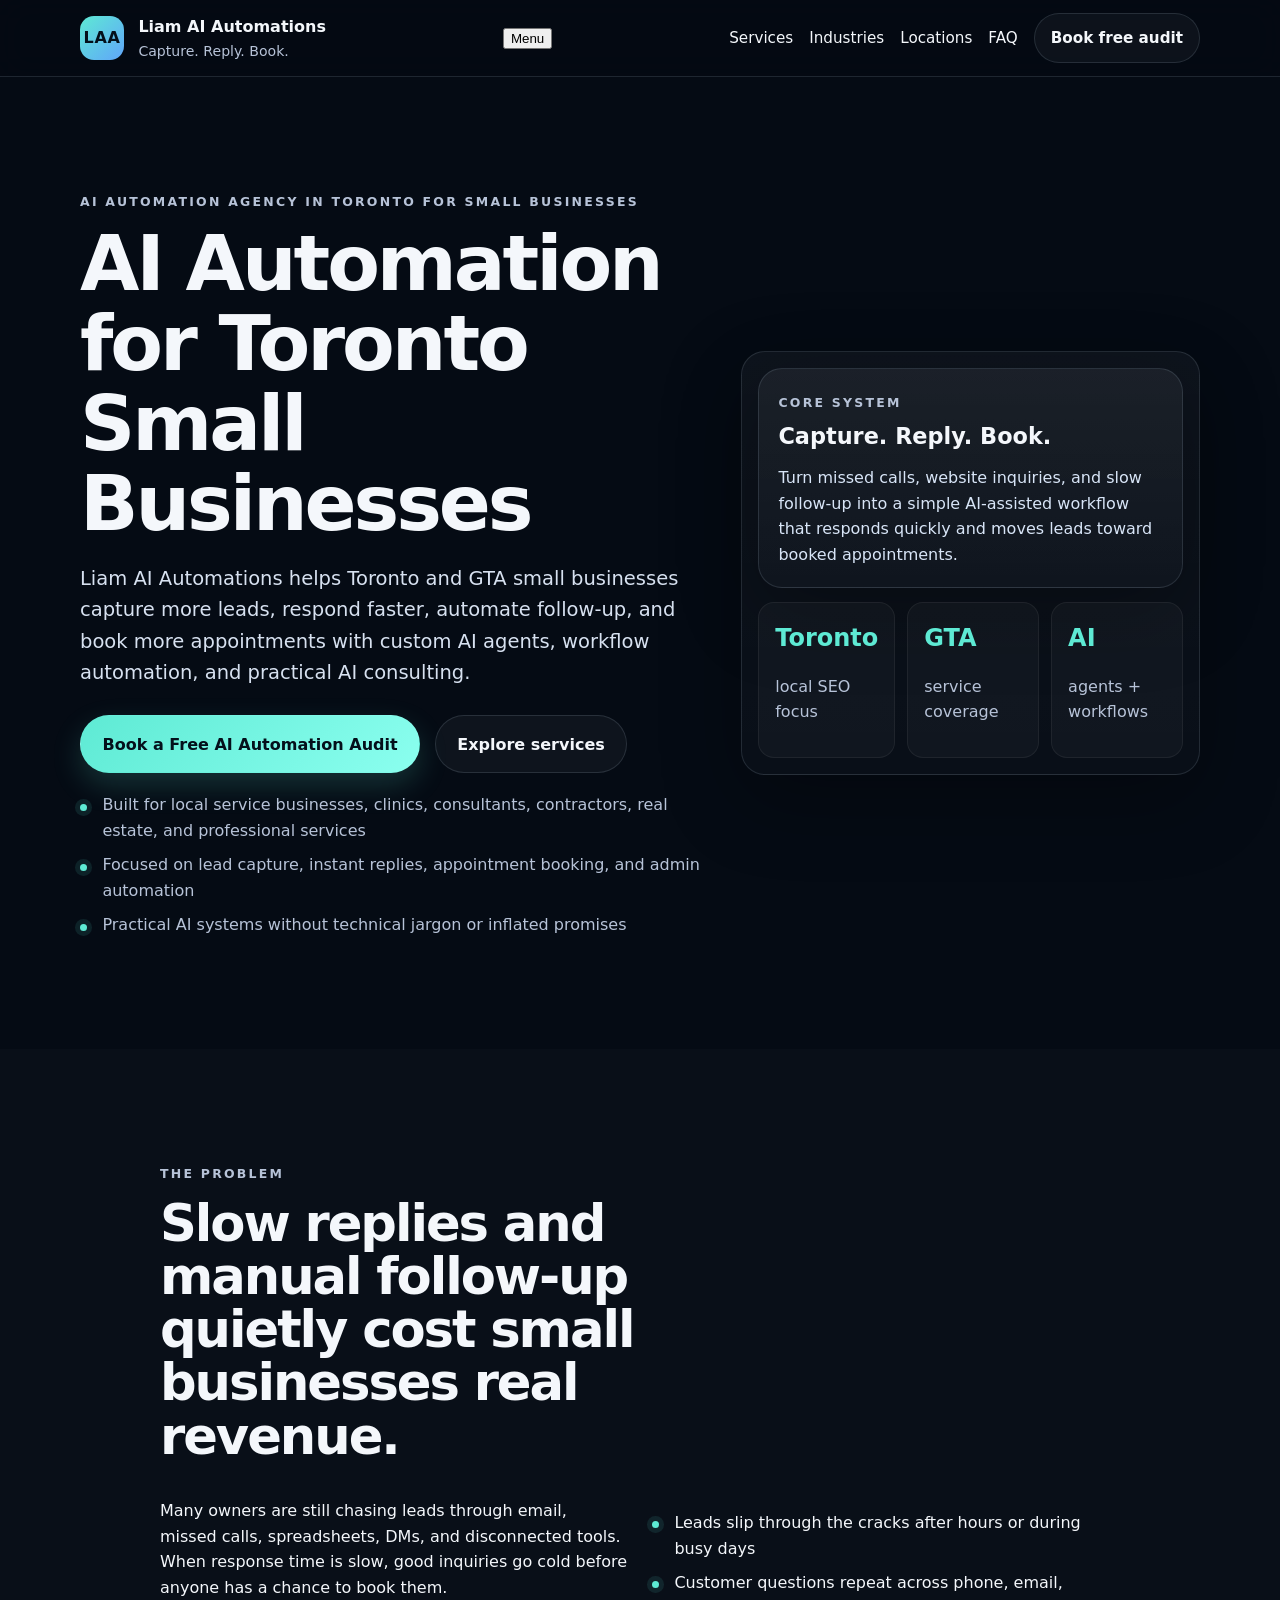
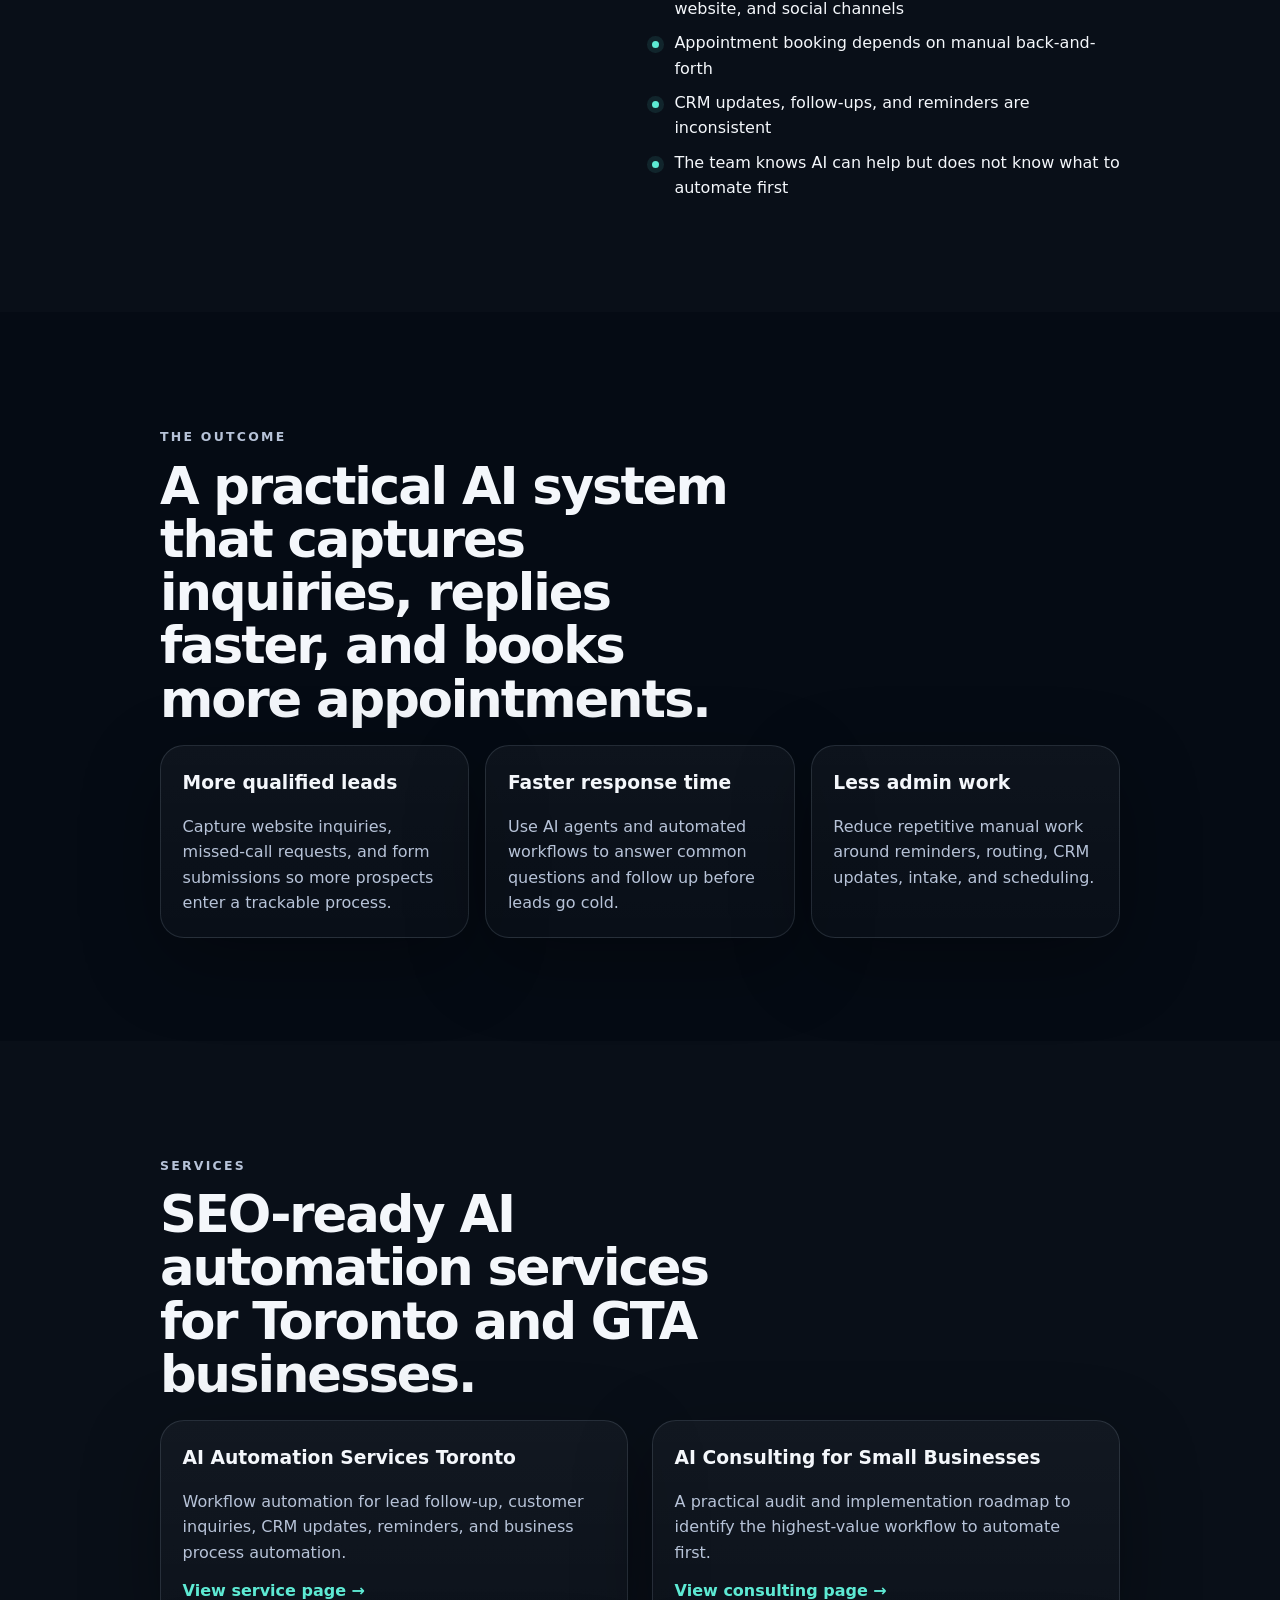
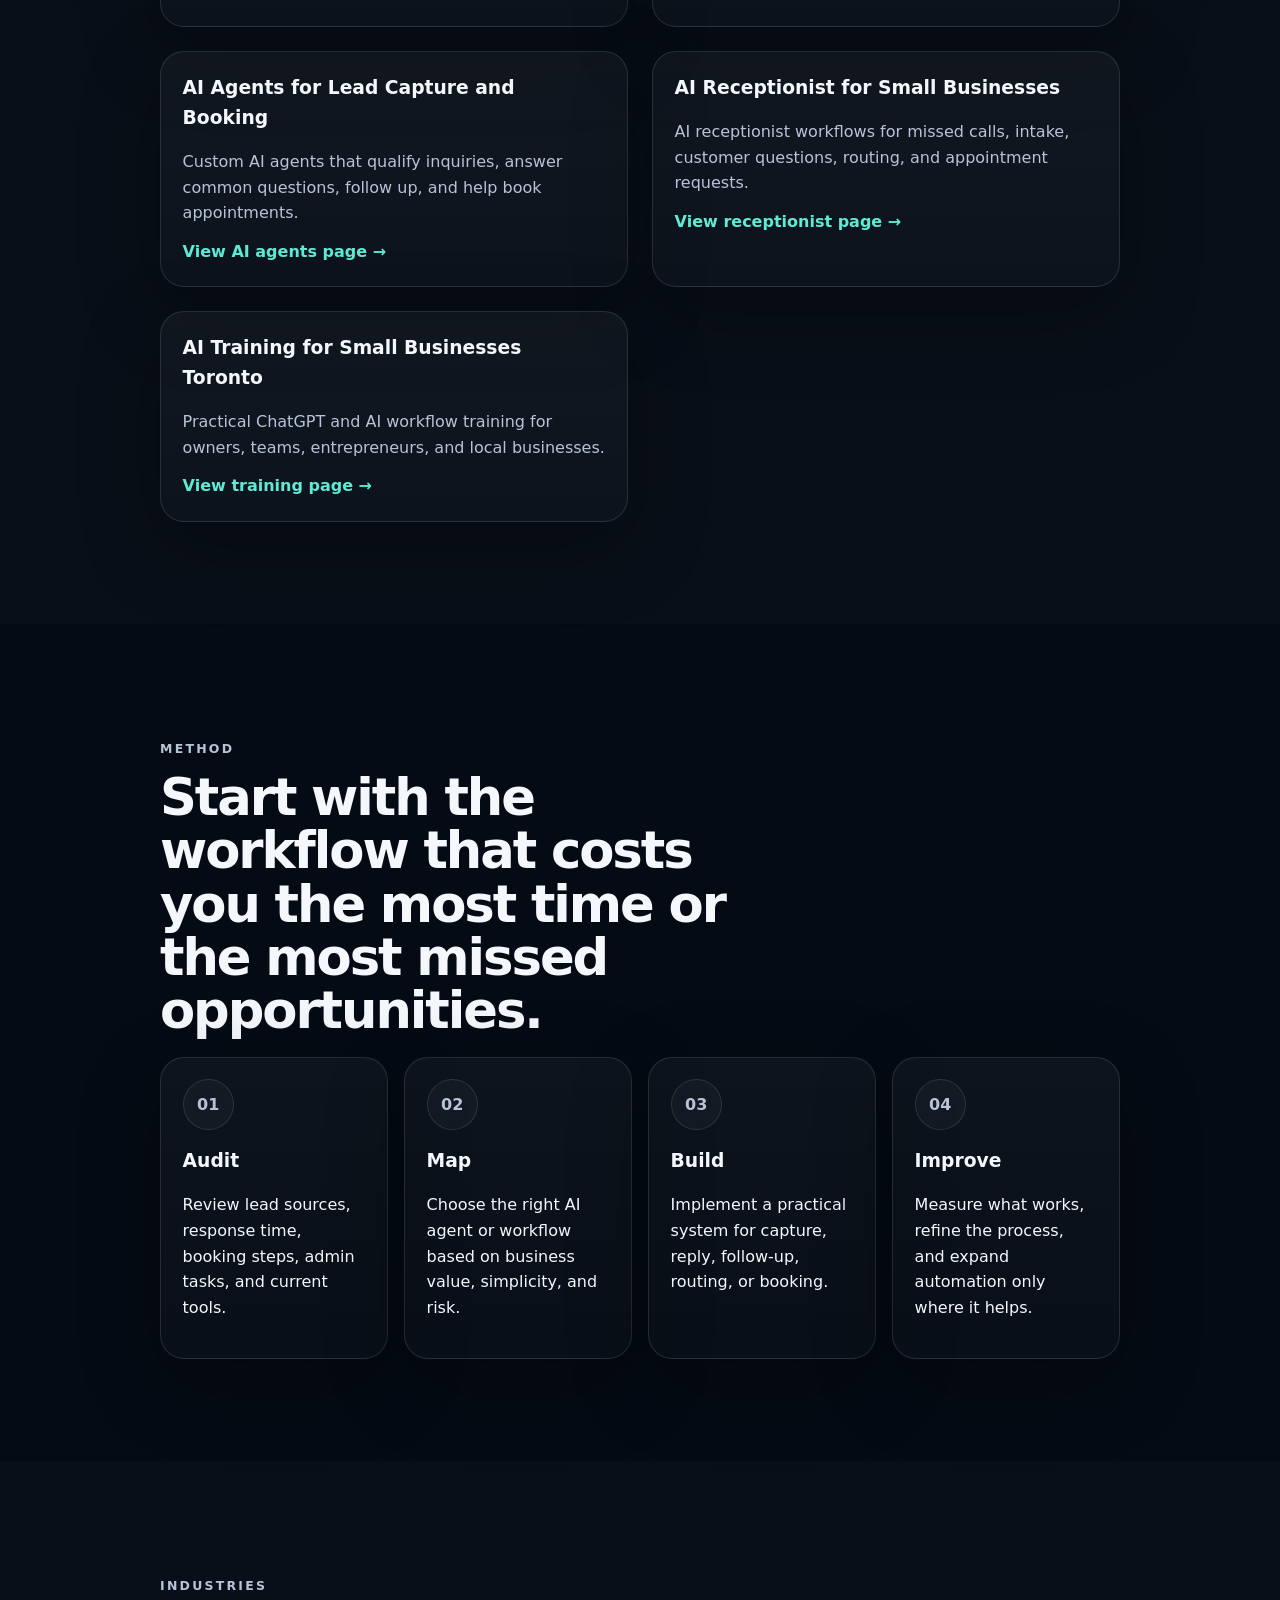
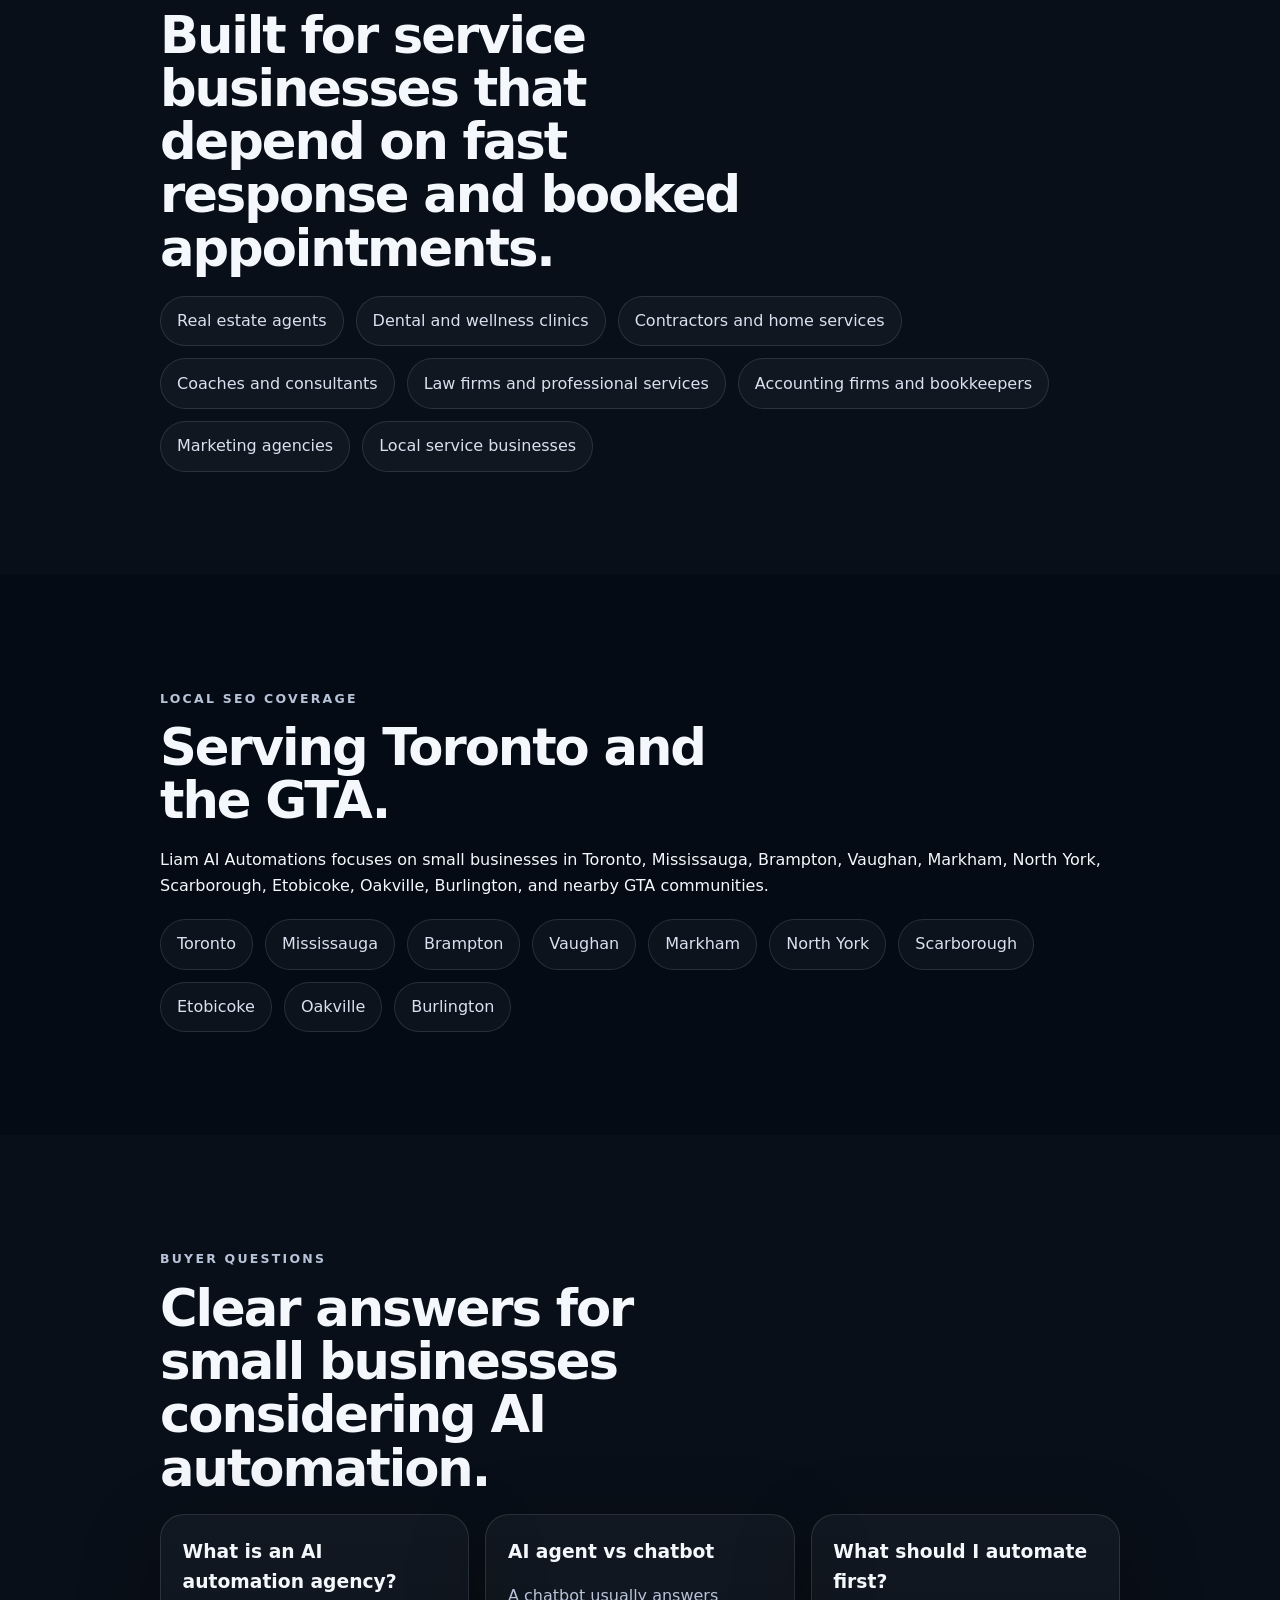
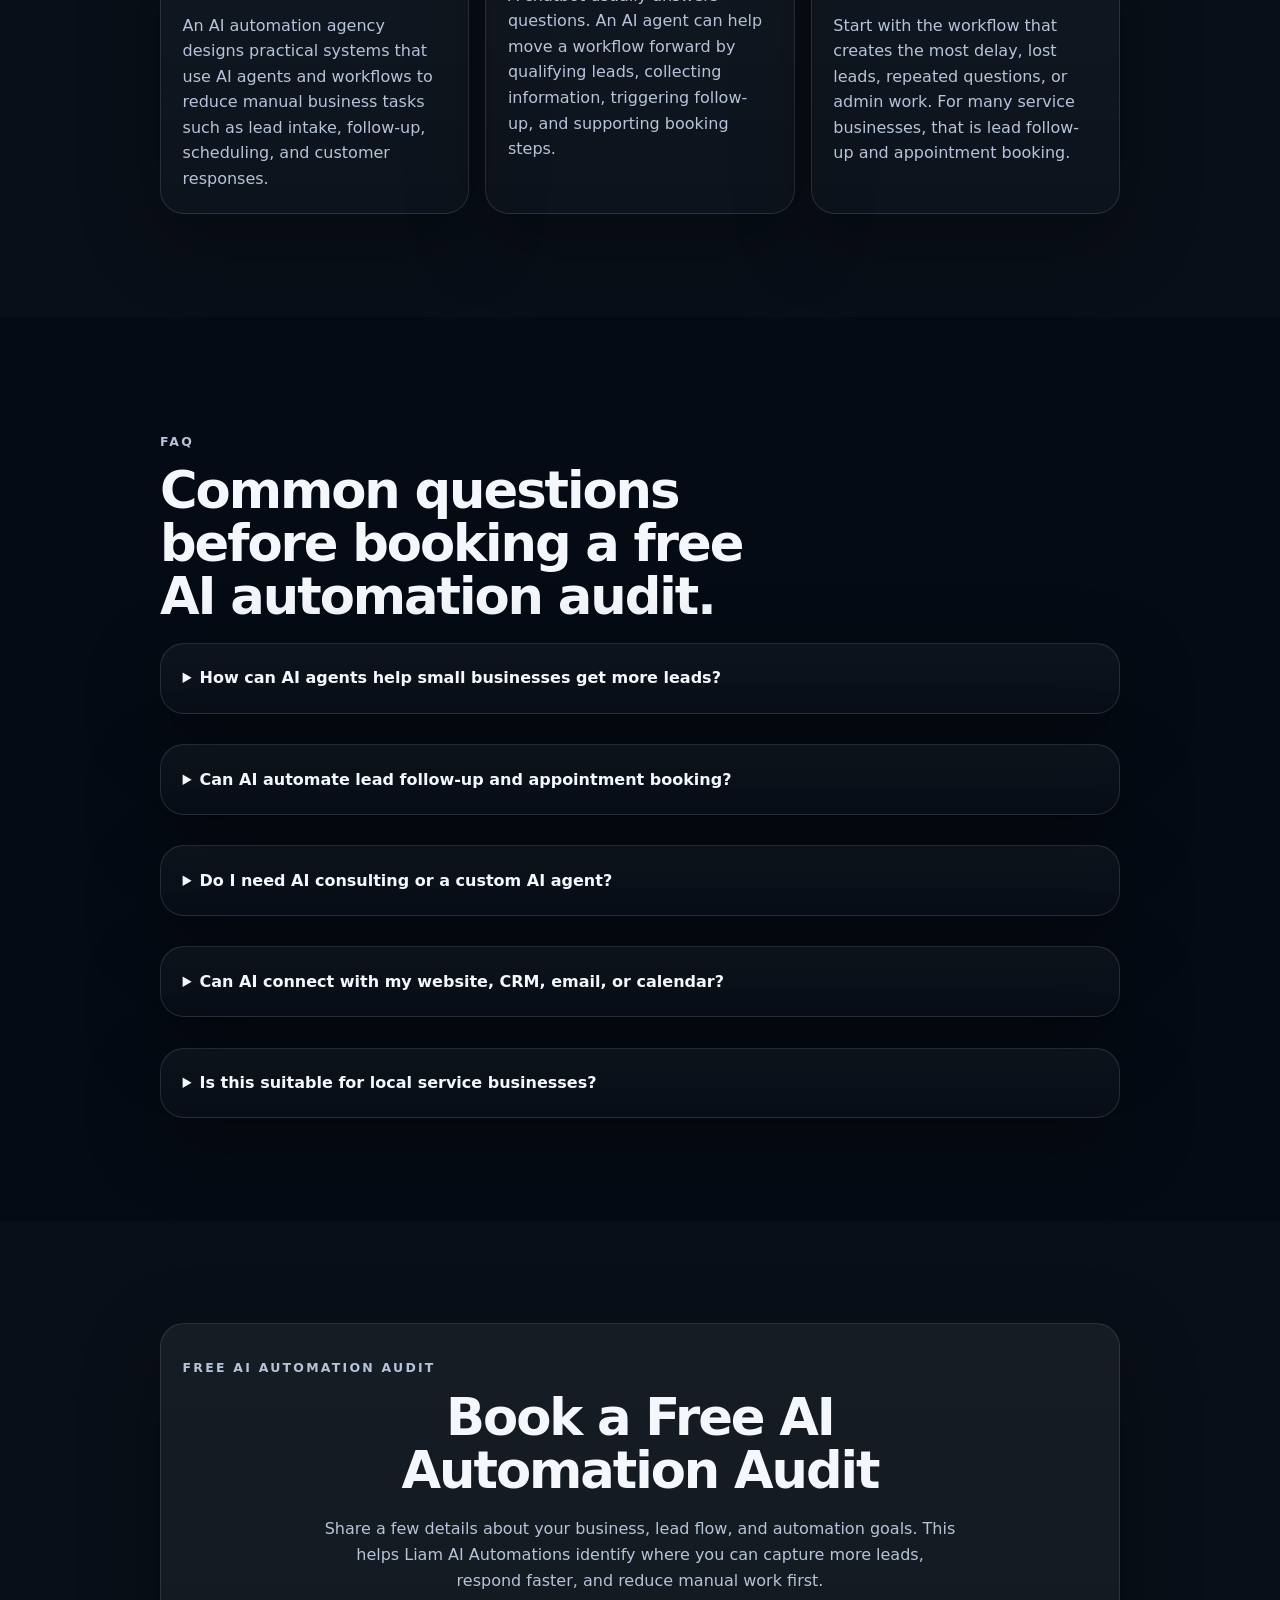
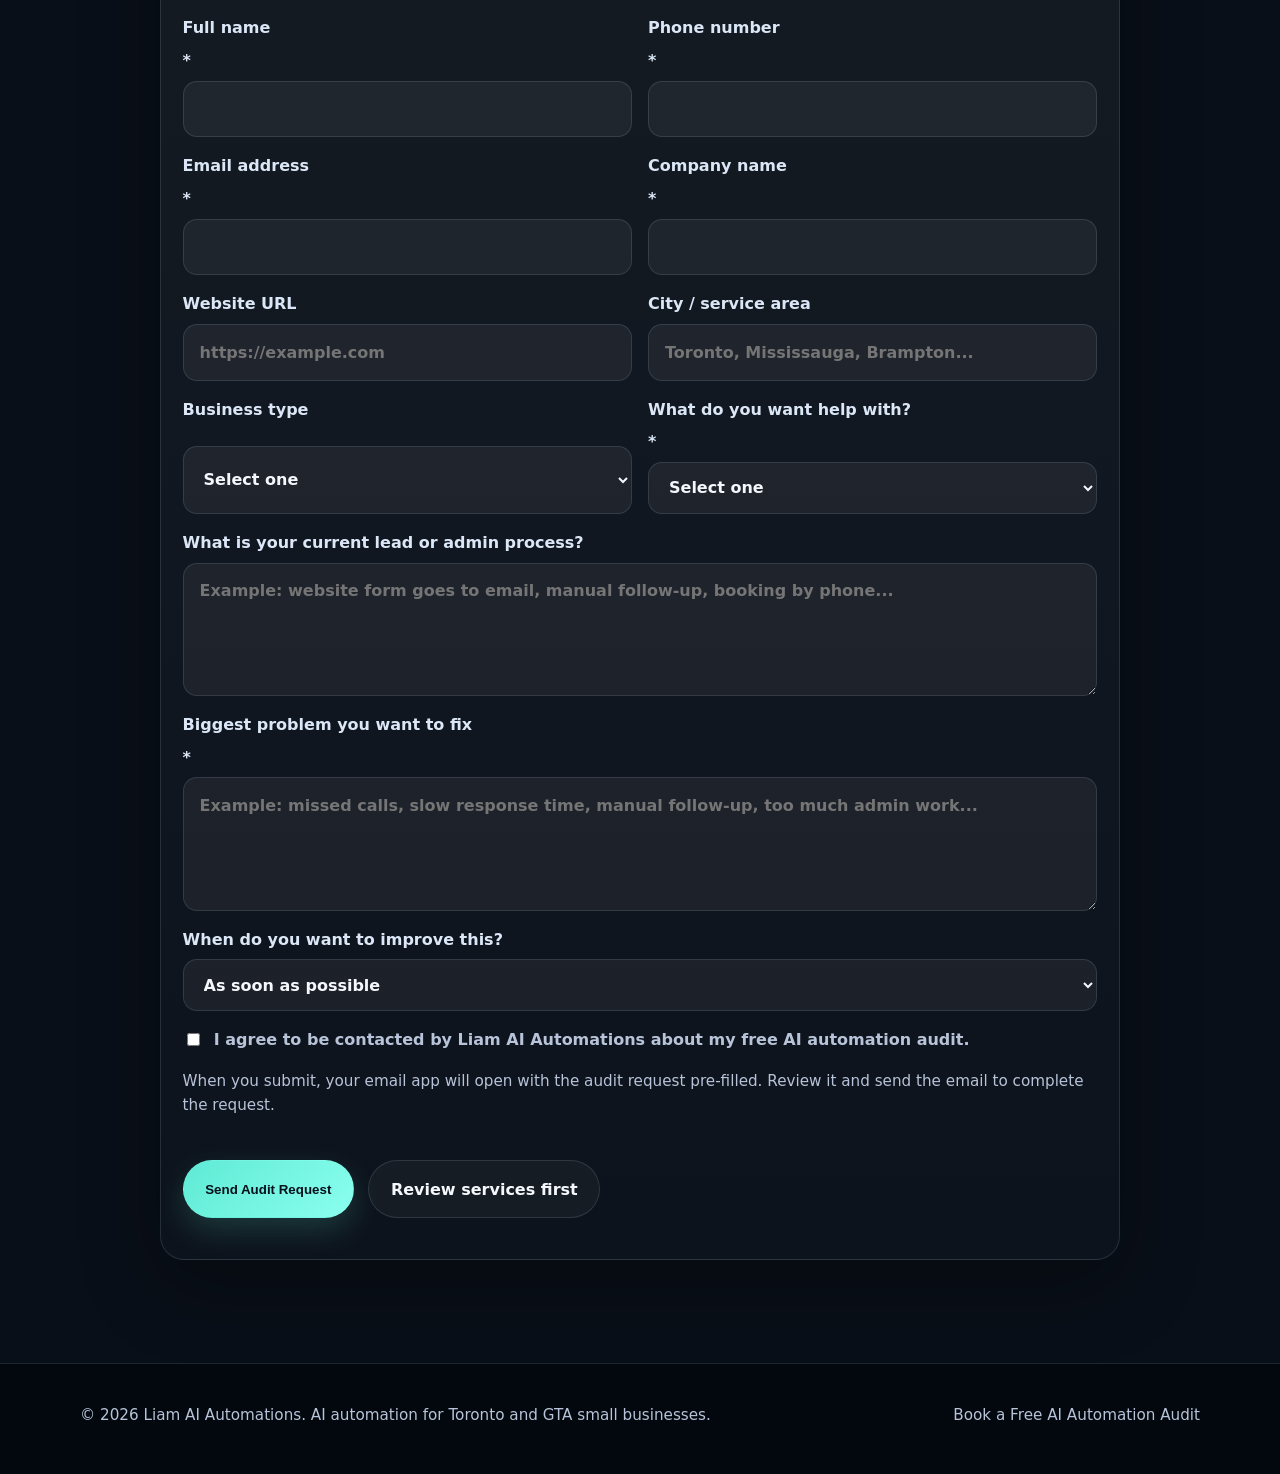
==== index.html @ 9bead1dc "feat: add audit request lead form" ====
<!DOCTYPE html>
<html lang="en">
<head>
  <meta charset="UTF-8" />
  <meta name="viewport" content="width=device-width, initial-scale=1.0" />
  <title>AI Automation Agency Toronto | AI Agents for Small Businesses</title>
  <meta name="description" content="Liam AI Automations helps Toronto and GTA small businesses capture more leads, reply faster, automate follow-up, and book more appointments with custom AI agents and workflow automation." />
  <meta name="robots" content="index,follow" />
  <link rel="canonical" href="https://liam-automations-landing-page.vercel.app/" />
  <meta property="og:title" content="AI Automation Agency Toronto | Liam AI Automations" />
  <meta property="og:description" content="Custom AI agents, lead follow-up automation, AI receptionist systems, and practical AI consulting for Toronto small businesses." />
  <meta property="og:type" content="website" />
  <meta property="og:url" content="https://liam-automations-landing-page.vercel.app/" />
  <meta name="twitter:card" content="summary" />
  <meta name="theme-color" content="#050b14" />
  <link rel="icon" href="/favicon.svg" type="image/svg+xml" />
  <link rel="stylesheet" href="styles.css" />
  <script type="application/ld+json">
{
  "@context": "https://schema.org",
  "@type": "LocalBusiness",
  "name": "Liam AI Automations",
  "areaServed": ["Toronto", "GTA", "Mississauga", "Brampton", "Vaughan", "Markham", "North York", "Scarborough", "Etobicoke", "Oakville", "Burlington"],
  "description": "AI automation, AI agents, and practical AI consulting for Toronto and GTA small businesses.",
  "url": "https://liam-automations-landing-page.vercel.app",
  "email": "mukeshkumarkella@gmail.com",
  "sameAs": ["https://github.com/mukeshkumarkella-code"]
}
</script>
  <script id="org-person-website-schema" type="application/ld+json">
  {
    "@context": "https://schema.org",
    "@graph": [
      {
        "@type": "Organization",
        "@id": "https://liam-automations-landing-page.vercel.app/#organization",
        "name": "Liam AI Automations",
        "url": "https://liam-automations-landing-page.vercel.app/",
        "email": "mukeshkumarkella@gmail.com",
        "areaServed": [
          "Toronto",
          "GTA",
          "Mississauga",
          "Brampton",
          "Vaughan",
          "Markham",
          "North York",
          "Scarborough",
          "Etobicoke",
          "Oakville",
          "Burlington"
        ],
        "sameAs": [
          "https://github.com/mukeshkumarkella-code"
        ]
      },
      {
        "@type": "Person",
        "@id": "https://liam-automations-landing-page.vercel.app/#founder",
        "name": "Mukesh Kumar Kella",
        "url": "https://www.linkedin.com/in/mukesh-kumar-kella-83b03b2a2",
        "worksFor": {
          "@id": "https://liam-automations-landing-page.vercel.app/#organization"
        }
      },
      {
        "@type": "WebSite",
        "@id": "https://liam-automations-landing-page.vercel.app/#website",
        "name": "Liam AI Automations",
        "url": "https://liam-automations-landing-page.vercel.app/",
        "publisher": {
          "@id": "https://liam-automations-landing-page.vercel.app/#organization"
        }
      }
    ]
  }
  </script>
<script id="contact-page-schema" type="application/ld+json">
{
  "@context": "https://schema.org",
  "@type": "ContactPage",
  "name": "Book a Free AI Automation Audit",
  "url": "https://liam-automations-landing-page.vercel.app/#contact",
  "description": "Request a free AI automation audit for a Toronto or GTA small business.",
  "mainEntity": {
    "@type": "Organization",
    "@id": "https://liam-automations-landing-page.vercel.app/#organization"
  }
}
</script>
</head>
<body>
<header class="site-header">
  <div class="container nav">
    <a class="brand" href="index.html" aria-label="Liam AI Automations home">
      <span class="brand-mark">LAA</span>
      <span class="brand-text"><strong>Liam AI Automations</strong><small>Capture. Reply. Book.</small></span>
    </a>
    <button class="nav-toggle" type="button" aria-expanded="false" aria-controls="primary-navigation">Menu</button>
    <nav class="nav-links" id="primary-navigation" aria-label="Primary navigation">
      <a href="index.html#services">Services</a>
      <a href="index.html#industries">Industries</a>
      <a href="index.html#locations">Locations</a>
      <a href="index.html#faq">FAQ</a>
      <a class="button button-small" href="#contact">Book free audit</a>
    </nav>
  </div>
</header>
<main id="top">
  <section class="hero section">
    <div class="container hero-grid">
      <div class="hero-copy">
        <p class="eyebrow">AI automation agency in Toronto for small businesses</p>
        <h1>AI Automation for Toronto Small Businesses</h1>
        <p class="lead">Liam AI Automations helps Toronto and GTA small businesses capture more leads, respond faster, automate follow-up, and book more appointments with custom AI agents, workflow automation, and practical AI consulting.</p>
        <div class="cta-row"><a class="button" href="#contact">Book a Free AI Automation Audit</a><a class="button button-secondary" href="#services">Explore services</a></div>
        <ul class="trust-list"><li>Built for local service businesses, clinics, consultants, contractors, real estate, and professional services</li><li>Focused on lead capture, instant replies, appointment booking, and admin automation</li><li>Practical AI systems without technical jargon or inflated promises</li></ul>
      </div>
      <aside class="hero-panel" aria-label="Liam AI Automations service summary">
        <div class="panel-card panel-card-accent"><span class="panel-label">Core system</span><strong>Capture. Reply. Book.</strong><p>Turn missed calls, website inquiries, and slow follow-up into a simple AI-assisted workflow that responds quickly and moves leads toward booked appointments.</p></div>
        <div class="stats-grid"><article><span>Toronto</span><p>local SEO focus</p></article><article><span>GTA</span><p>service coverage</p></article><article><span>AI</span><p>agents + workflows</p></article></div>
      </aside>
    </div>
  </section>

  <section class="section section-alt" id="problem"><div class="container narrow"><p class="section-kicker">The problem</p><h2>Slow replies and manual follow-up quietly cost small businesses real revenue.</h2><div class="two-col"><p>Many owners are still chasing leads through email, missed calls, spreadsheets, DMs, and disconnected tools. When response time is slow, good inquiries go cold before anyone has a chance to book them.</p><ul class="check-list"><li>Leads slip through the cracks after hours or during busy days</li><li>Customer questions repeat across phone, email, website, and social channels</li><li>Appointment booking depends on manual back-and-forth</li><li>CRM updates, follow-ups, and reminders are inconsistent</li><li>The team knows AI can help but does not know what to automate first</li></ul></div></div></section>

  <section class="section" id="outcome"><div class="container narrow"><p class="section-kicker">The outcome</p><h2>A practical AI system that captures inquiries, replies faster, and books more appointments.</h2><div class="card-grid three-up"><article class="info-card"><h3>More qualified leads</h3><p>Capture website inquiries, missed-call requests, and form submissions so more prospects enter a trackable process.</p></article><article class="info-card"><h3>Faster response time</h3><p>Use AI agents and automated workflows to answer common questions and follow up before leads go cold.</p></article><article class="info-card"><h3>Less admin work</h3><p>Reduce repetitive manual work around reminders, routing, CRM updates, intake, and scheduling.</p></article></div></div></section>

  <section class="section section-alt" id="services"><div class="container narrow"><p class="section-kicker">Services</p><h2>SEO-ready AI automation services for Toronto and GTA businesses.</h2><div class="service-layout four-cards">
    <article class="feature-card"><h3><a href="ai-automation-services-toronto.html">AI Automation Services Toronto</a></h3><p>Workflow automation for lead follow-up, customer inquiries, CRM updates, reminders, and business process automation.</p><a class="text-link" href="ai-automation-services-toronto.html">View service page →</a></article>
    <article class="feature-card"><h3><a href="ai-consulting-small-business-toronto.html">AI Consulting for Small Businesses</a></h3><p>A practical audit and implementation roadmap to identify the highest-value workflow to automate first.</p><a class="text-link" href="ai-consulting-small-business-toronto.html">View consulting page →</a></article>
    <article class="feature-card"><h3><a href="ai-agents-lead-capture-appointment-booking.html">AI Agents for Lead Capture and Booking</a></h3><p>Custom AI agents that qualify inquiries, answer common questions, follow up, and help book appointments.</p><a class="text-link" href="ai-agents-lead-capture-appointment-booking.html">View AI agents page →</a></article>
    <article class="feature-card"><h3><a href="ai-receptionist-small-business.html">AI Receptionist for Small Businesses</a></h3><p>AI receptionist workflows for missed calls, intake, customer questions, routing, and appointment requests.</p><a class="text-link" href="ai-receptionist-small-business.html">View receptionist page →</a></article>
    <article class="feature-card"><h3><a href="ai-training-small-business-toronto.html">AI Training for Small Businesses Toronto</a></h3><p>Practical ChatGPT and AI workflow training for owners, teams, entrepreneurs, and local businesses.</p><a class="text-link" href="ai-training-small-business-toronto.html">View training page →</a></article>
  </div></div></section>

  <section class="section" id="method"><div class="container narrow"><p class="section-kicker">Method</p><h2>Start with the workflow that costs you the most time or the most missed opportunities.</h2><div class="steps"><article class="step"><span>01</span><h3>Audit</h3><p>Review lead sources, response time, booking steps, admin tasks, and current tools.</p></article><article class="step"><span>02</span><h3>Map</h3><p>Choose the right AI agent or workflow based on business value, simplicity, and risk.</p></article><article class="step"><span>03</span><h3>Build</h3><p>Implement a practical system for capture, reply, follow-up, routing, or booking.</p></article><article class="step"><span>04</span><h3>Improve</h3><p>Measure what works, refine the process, and expand automation only where it helps.</p></article></div></div></section>

  <section class="section section-alt" id="industries"><div class="container narrow"><p class="section-kicker">Industries</p><h2>Built for service businesses that depend on fast response and booked appointments.</h2><div class="tag-grid"><span>Real estate agents</span><span>Dental and wellness clinics</span><span>Contractors and home services</span><span>Coaches and consultants</span><span>Law firms and professional services</span><span>Accounting firms and bookkeepers</span><span>Marketing agencies</span><span>Local service businesses</span></div></div></section>

  <section class="section" id="locations"><div class="container narrow"><p class="section-kicker">Local SEO coverage</p><h2>Serving Toronto and the GTA.</h2><p>Liam AI Automations focuses on small businesses in Toronto, Mississauga, Brampton, Vaughan, Markham, North York, Scarborough, Etobicoke, Oakville, Burlington, and nearby GTA communities.</p><div class="tag-grid"><span>Toronto</span><span>Mississauga</span><span>Brampton</span><span>Vaughan</span><span>Markham</span><span>North York</span><span>Scarborough</span><span>Etobicoke</span><span>Oakville</span><span>Burlington</span></div></div></section>

  <section class="section section-alt" id="resources"><div class="container narrow"><p class="section-kicker">Buyer questions</p><h2>Clear answers for small businesses considering AI automation.</h2><div class="card-grid three-up"><article class="info-card"><h3>What is an AI automation agency?</h3><p>An AI automation agency designs practical systems that use AI agents and workflows to reduce manual business tasks such as lead intake, follow-up, scheduling, and customer responses.</p></article><article class="info-card"><h3>AI agent vs chatbot</h3><p>A chatbot usually answers questions. An AI agent can help move a workflow forward by qualifying leads, collecting information, triggering follow-up, and supporting booking steps.</p></article><article class="info-card"><h3>What should I automate first?</h3><p>Start with the workflow that creates the most delay, lost leads, repeated questions, or admin work. For many service businesses, that is lead follow-up and appointment booking.</p></article></div></div></section>

  <section class="section" id="faq"><div class="container narrow"><p class="section-kicker">FAQ</p><h2>Common questions before booking a free AI automation audit.</h2><div class="faq-list">
    <details><summary>How can AI agents help small businesses get more leads?</summary><p>AI agents can capture inquiries, answer common questions, qualify prospects, trigger follow-up, and help move interested people toward a booked appointment.</p></details>
    <details><summary>Can AI automate lead follow-up and appointment booking?</summary><p>Yes. AI workflows can send instant replies, reminders, routing messages, intake questions, and booking prompts. The exact setup depends on your website, calendar, CRM, and current process.</p></details>
    <details><summary>Do I need AI consulting or a custom AI agent?</summary><p>If you are unsure what to automate, start with consulting and an audit. If the workflow is already clear, a custom AI agent or automation build may be the faster path.</p></details>
    <details><summary>Can AI connect with my website, CRM, email, or calendar?</summary><p>In many cases, yes. The audit reviews your current tools and identifies the safest, simplest integrations to start with.</p></details>
    <details><summary>Is this suitable for local service businesses?</summary><p>Yes. The strategy is built around practical use cases for small service businesses that rely on fast response, customer inquiries, follow-up, and booked appointments.</p></details>
  </div></div></section>

  <section class="section section-alt" id="contact">
    <div class="container narrow contact-card contact-form-card">
      <p class="section-kicker">Free AI automation audit</p>
      <h2>Book a Free AI Automation Audit</h2>
      <p class="contact-intro">Share a few details about your business, lead flow, and automation goals. This helps Liam AI Automations identify where you can capture more leads, respond faster, and reduce manual work first.</p>
      <form class="lead-form" id="audit-form" action="mailto:mukeshkumarkella@gmail.com" method="post" enctype="text/plain">
        <div class="form-grid">
          <label for="full-name">Full name <span aria-hidden="true">*</span><input id="full-name" name="Full name" type="text" autocomplete="name" required /></label>
          <label for="phone">Phone number <span aria-hidden="true">*</span><input id="phone" name="Phone number" type="tel" autocomplete="tel" required /></label>
          <label for="email">Email address <span aria-hidden="true">*</span><input id="email" name="Email address" type="email" autocomplete="email" required /></label>
          <label for="company">Company name <span aria-hidden="true">*</span><input id="company" name="Company name" type="text" autocomplete="organization" required /></label>
          <label for="website">Website URL<input id="website" name="Website URL" type="url" autocomplete="url" placeholder="https://example.com" /></label>
          <label for="location">City / service area<input id="location" name="City or service area" type="text" autocomplete="address-level2" placeholder="Toronto, Mississauga, Brampton..." /></label>
          <label for="business-type">Business type<select id="business-type" name="Business type"><option value="">Select one</option><option>Local service business</option><option>Clinic or wellness business</option><option>Contractor or home services</option><option>Real estate or mortgage</option><option>Coach or consultant</option><option>Professional services</option><option>Agency</option><option>Other</option></select></label>
          <label for="interest">What do you want help with? <span aria-hidden="true">*</span><select id="interest" name="Automation interest" required><option value="">Select one</option><option>AI lead follow-up automation</option><option>AI appointment booking system</option><option>AI receptionist</option><option>AI agents for lead capture</option><option>AI consulting / automation roadmap</option><option>AI training for my team</option><option>Not sure — help me choose</option></select></label>
        </div>
        <label for="current-process">What is your current lead or admin process?<textarea id="current-process" name="Current lead or admin process" rows="4" placeholder="Example: website form goes to email, manual follow-up, booking by phone..."></textarea></label>
        <label for="main-problem">Biggest problem you want to fix <span aria-hidden="true">*</span><textarea id="main-problem" name="Biggest problem" rows="4" placeholder="Example: missed calls, slow response time, manual follow-up, too much admin work..." required></textarea></label>
        <label for="timeline">When do you want to improve this?<select id="timeline" name="Timeline"><option>As soon as possible</option><option>This month</option><option>Next 1–3 months</option><option>Just researching</option></select></label>
        <label class="consent"><input id="consent" name="Consent" type="checkbox" required /> I agree to be contacted by Liam AI Automations about my free AI automation audit.</label>
        <p class="form-note">When you submit, your email app will open with the audit request pre-filled. Review it and send the email to complete the request.</p>
        <div class="cta-row"><button class="button" type="submit">Send Audit Request</button><a class="button button-secondary" href="ai-automation-services-toronto.html">Review services first</a></div>
      </form>
    </div>
  </section>
</main>
<footer class="site-footer">
  <div class="container footer-inner">
    <p>© 2026 Liam AI Automations. AI automation for Toronto and GTA small businesses.</p>
    <p><a href="index.html#contact">Book a Free AI Automation Audit</a></p>
  </div>
</footer>
<script id="mobile-nav-script">
  const toggle = document.querySelector('.nav-toggle');
  const nav = document.querySelector('.nav-links');
  if (toggle && nav) {
    toggle.addEventListener('click', () => {
      const isOpen = toggle.getAttribute('aria-expanded') === 'true';
      toggle.setAttribute('aria-expanded', String(!isOpen));
      nav.classList.toggle('is-open', !isOpen);
    });
  }

  const auditForm = document.querySelector('#audit-form');
  if (auditForm) {
    auditForm.addEventListener('submit', (event) => {
      event.preventDefault();
      if (!auditForm.reportValidity()) return;
      const data = new FormData(auditForm);
      const lines = [
        'Free AI Automation Audit Request',
        '',
        `Full name: ${data.get('Full name') || ''}`,
        `Phone number: ${data.get('Phone number') || ''}`,
        `Email address: ${data.get('Email address') || ''}`,
        `Company name: ${data.get('Company name') || ''}`,
        `Website URL: ${data.get('Website URL') || ''}`,
        `City or service area: ${data.get('City or service area') || ''}`,
        `Business type: ${data.get('Business type') || ''}`,
        `Automation interest: ${data.get('Automation interest') || ''}`,
        `Timeline: ${data.get('Timeline') || ''}`,
        '',
        `Current lead or admin process: ${data.get('Current lead or admin process') || ''}`,
        '',
        `Biggest problem: ${data.get('Biggest problem') || ''}`,
        '',
        'Consent: Yes, I agree to be contacted about my free AI automation audit.'
      ];
      const subject = encodeURIComponent(`Free AI Automation Audit - ${data.get('Company name') || data.get('Full name')}`);
      const body = encodeURIComponent(lines.join('
'));
      window.location.href = `mailto:mukeshkumarkella@gmail.com?subject=${subject}&body=${body}`;
    });
  }
</script>
</body>
</html>
---- styles.css ----
:root {
  --bg: #07111f; --bg-alt: #0b1728; --surface: rgba(10, 20, 36, 0.92); --surface-2: rgba(13, 28, 48, 0.92); --text: #f4f7fb; --muted: #b7c3d8; --line: rgba(191, 208, 231, 0.14); --accent: #5eead4; --accent-2: #60a5fa; --shadow: 0 24px 80px rgba(0,0,0,.3); --radius: 24px; --radius-sm: 16px; --container: 1120px; }
*{box-sizing:border-box} html{scroll-behavior:smooth} body{margin:0;font-family:Inter,ui-sans-serif,system-ui,-apple-system,BlinkMacSystemFont,"Segoe UI",sans-serif;background:#050b14;color:var(--text);line-height:1.6} a{color:inherit;text-decoration:none} .container{width:min(100% - 2rem,var(--container));margin:0 auto}.narrow{width:min(100% - 2rem,960px)}.section{padding:clamp(4rem,8vw,7rem) 0}.section-alt{background:rgba(255,255,255,.015)}.site-header{position:sticky;top:0;z-index:20;backdrop-filter:blur(16px);background:rgba(4,10,18,.78);border-bottom:1px solid var(--line)}.nav{min-height:76px;display:flex;align-items:center;justify-content:space-between;gap:1rem}.brand{display:inline-flex;align-items:center;gap:.9rem}.brand-mark{width:44px;height:44px;display:grid;place-items:center;border-radius:14px;background:linear-gradient(135deg,var(--accent),var(--accent-2));color:#04101b;font-weight:900;letter-spacing:.04em}.brand-text{display:grid}.brand-text small,.eyebrow,.section-kicker,.panel-label,.trust-list,.footer-inner,.stats-grid p,.step span{color:var(--muted)}.brand-text small{font-size:.88rem}.nav-links{display:flex;align-items:center;gap:1rem;flex-wrap:wrap}.nav-links a{font-size:.95rem}.hero-grid,.two-col,.service-layout{display:grid;gap:1.5rem}.hero-grid{grid-template-columns:minmax(0,1.25fr) minmax(300px,.9fr);align-items:center}.hero-copy h1,.section h2{line-height:1.04;letter-spacing:-.04em;margin:0}.hero-copy h1{font-size:clamp(2.6rem,6vw,5.35rem);max-width:12ch;margin-top:.55rem}.section h2{font-size:clamp(2rem,4vw,3.3rem);max-width:17ch;margin-bottom:1.2rem}.lead{font-size:clamp(1.05rem,1.7vw,1.22rem);color:#d7e1f0;max-width:64ch}.eyebrow,.section-kicker,.panel-label{text-transform:uppercase;letter-spacing:.18em;font-size:.78rem;font-weight:700}.cta-row{display:flex;flex-wrap:wrap;gap:.9rem;margin:1.7rem 0 1.2rem}.button{display:inline-flex;align-items:center;justify-content:center;padding:.95rem 1.35rem;border-radius:999px;border:1px solid transparent;background:linear-gradient(135deg,var(--accent),#8bffef);color:#04101b;font-weight:800;box-shadow:0 12px 30px rgba(94,234,212,.18)}.button:hover{transform:translateY(-1px)}.button-secondary,.button-small{background:rgba(255,255,255,.04);color:var(--text);border-color:var(--line);box-shadow:none}.button-small{padding:.72rem 1rem}.text-link{display:inline-flex;margin-top:.8rem;color:var(--accent);font-weight:800}.trust-list,.check-list{list-style:none;padding:0;margin:1.2rem 0 0}.trust-list li,.check-list li{position:relative;padding-left:1.4rem;margin:.55rem 0}.trust-list li:before,.check-list li:before{content:"";position:absolute;left:0;top:.7rem;width:.45rem;height:.45rem;border-radius:50%;background:var(--accent);box-shadow:0 0 0 5px rgba(94,234,212,.1)}.hero-panel,.panel-card,.info-card,.feature-card,.step,.contact-card,.faq-list details,.muted-card{background:linear-gradient(180deg,rgba(255,255,255,.04),rgba(255,255,255,.02));border:1px solid var(--line);border-radius:var(--radius);box-shadow:var(--shadow)}.hero-panel{padding:1rem}.panel-card,.contact-card{padding:1.2rem}.panel-card-accent{background:linear-gradient(180deg,rgba(255,255,255,.055),rgba(255,255,255,.02))}.panel-card strong{display:block;font-size:1.4rem;margin:.3rem 0 .65rem}.panel-card p{margin:0;color:#d8e5f7}.stats-grid{display:grid;grid-template-columns:repeat(3,1fr);gap:.75rem;margin-top:.9rem}.stats-grid article{padding:1rem;border-radius:var(--radius-sm);background:rgba(255,255,255,.03);border:1px solid rgba(255,255,255,.06)}.stats-grid span{display:block;font-size:1.5rem;font-weight:900;color:var(--accent)}.two-col{grid-template-columns:repeat(2,minmax(0,1fr))}.card-grid,.steps,.faq-list{display:grid;gap:1rem}.three-up{grid-template-columns:repeat(3,minmax(0,1fr))}.info-card,.feature-card,.step,.faq-list details,.contact-card,.muted-card{padding:1.35rem}.info-card h3,.feature-card h3,.step h3{margin-top:0;margin-bottom:.7rem}.feature-card ul{margin:1rem 0 0;padding-left:1.2rem;color:var(--muted)}.service-layout{grid-template-columns:repeat(2,minmax(0,1fr))}.four-cards{grid-template-columns:repeat(2,minmax(0,1fr))}.steps{grid-template-columns:repeat(4,minmax(0,1fr))}.step span{display:inline-flex;align-items:center;justify-content:center;min-width:3.2rem;min-height:3.2rem;margin-bottom:1rem;border-radius:999px;border:1px solid var(--line);background:rgba(255,255,255,.03);font-weight:800}.tag-grid{display:flex;flex-wrap:wrap;gap:.75rem;margin-top:1.3rem}.tag-grid span{border:1px solid var(--line);background:rgba(255,255,255,.035);border-radius:999px;padding:.72rem 1rem;color:#d7e1f0}.faq-list details + details{margin-top:.9rem}.faq-list summary{cursor:pointer;font-weight:800}.faq-list p,.info-card p,.feature-card p{color:var(--muted);margin-bottom:0}.contact-card{text-align:center;background:linear-gradient(180deg,rgba(255,255,255,.055),rgba(255,255,255,.02))}.contact-card h2{max-width:18ch;margin-left:auto;margin-right:auto}.site-footer{border-top:1px solid var(--line);padding:1.5rem 0 2rem;background:rgba(2,7,13,.6)}.footer-inner{display:flex;justify-content:space-between;gap:1rem;flex-wrap:wrap;font-size:.95rem}@media(max-width:980px){.hero-grid,.two-col,.service-layout,.three-up,.steps,.four-cards{grid-template-columns:1fr}.hero-copy h1{max-width:14ch}}
@media(max-width:720px){
  .nav { align-items: center; padding: .8rem 0; }
  .nav-toggle { display: inline-flex; }
  .nav-links {
    display: none;
    width: 100%;
    padding: .9rem 0 1rem;
    flex-direction: column;
    align-items: stretch;
    gap: .75rem;
  }
  .nav-links.is-open { display: flex; }
  .nav { flex-wrap: wrap; }
  .section{padding:3.5rem 0}
  .hero-copy h1{font-size:clamp(2.35rem,10vw,3.6rem)}
  .stats-grid{grid-template-columns:1fr}
  .footer-inner{flex-direction:column}
}

.contact-form-card { text-align: left; }
.contact-form-card h2, .contact-form-card .contact-intro { text-align: center; margin-left: auto; margin-right: auto; }
.contact-intro { max-width: 62ch; color: var(--muted); }
.lead-form { display: grid; gap: 1rem; margin-top: 1.4rem; }
.form-grid { display: grid; grid-template-columns: repeat(2, minmax(0, 1fr)); gap: 1rem; }
.lead-form label { display: grid; gap: .45rem; color: #dbe7f7; font-weight: 800; }
.lead-form input, .lead-form select, .lead-form textarea { width: 100%; border: 1px solid var(--line); border-radius: 14px; background: rgba(255,255,255,.055); color: var(--text); padding: .9rem 1rem; font: inherit; }
.lead-form select option { color: #04101b; }
.lead-form textarea { resize: vertical; min-height: 112px; }
.lead-form input:focus, .lead-form select:focus, .lead-form textarea:focus { outline: 2px solid rgba(94,234,212,.48); border-color: var(--accent); }
.consent { display: flex !important; grid-template-columns: auto 1fr; align-items: flex-start; gap: .7rem !important; color: var(--muted) !important; font-weight: 700 !important; }
.consent input { width: auto; margin-top: .35rem; }
.form-note { color: var(--muted); margin: 0; font-size: .95rem; }
@media(max-width:720px){ .form-grid { grid-template-columns: 1fr; } }
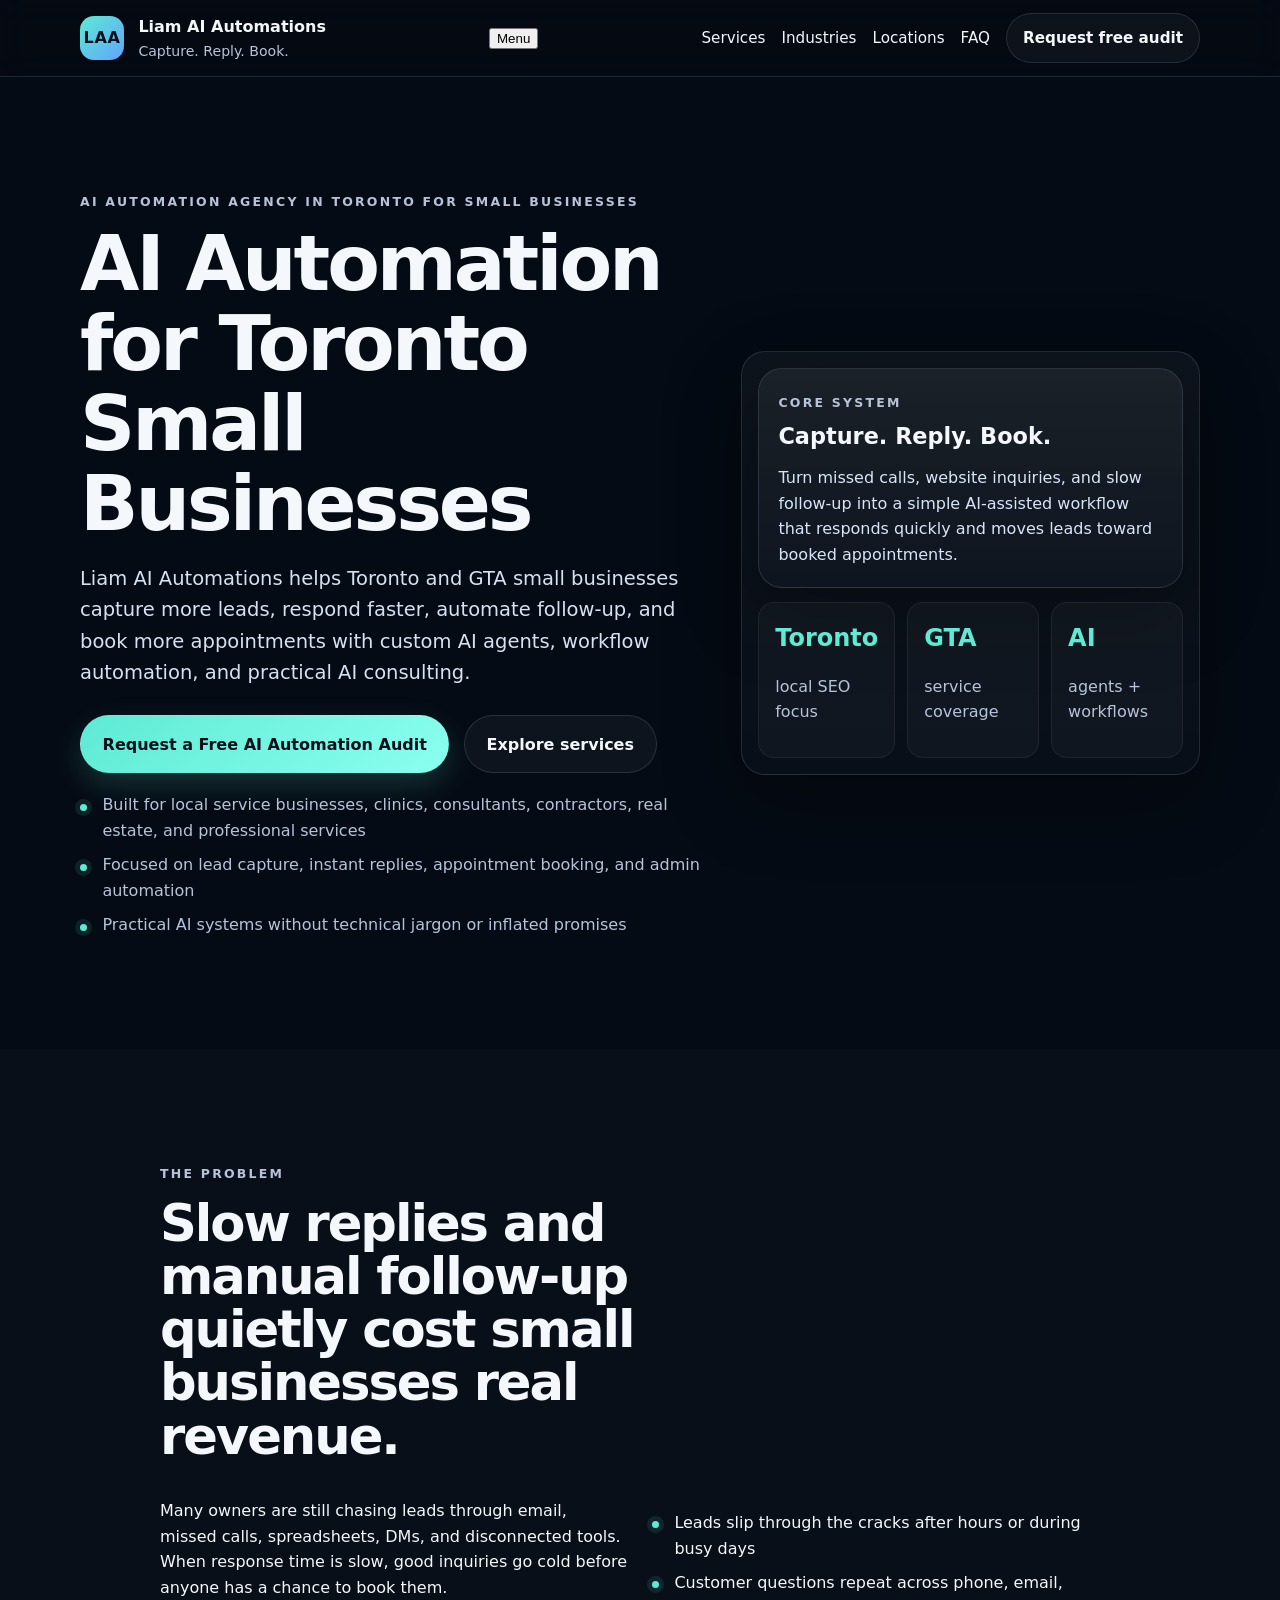
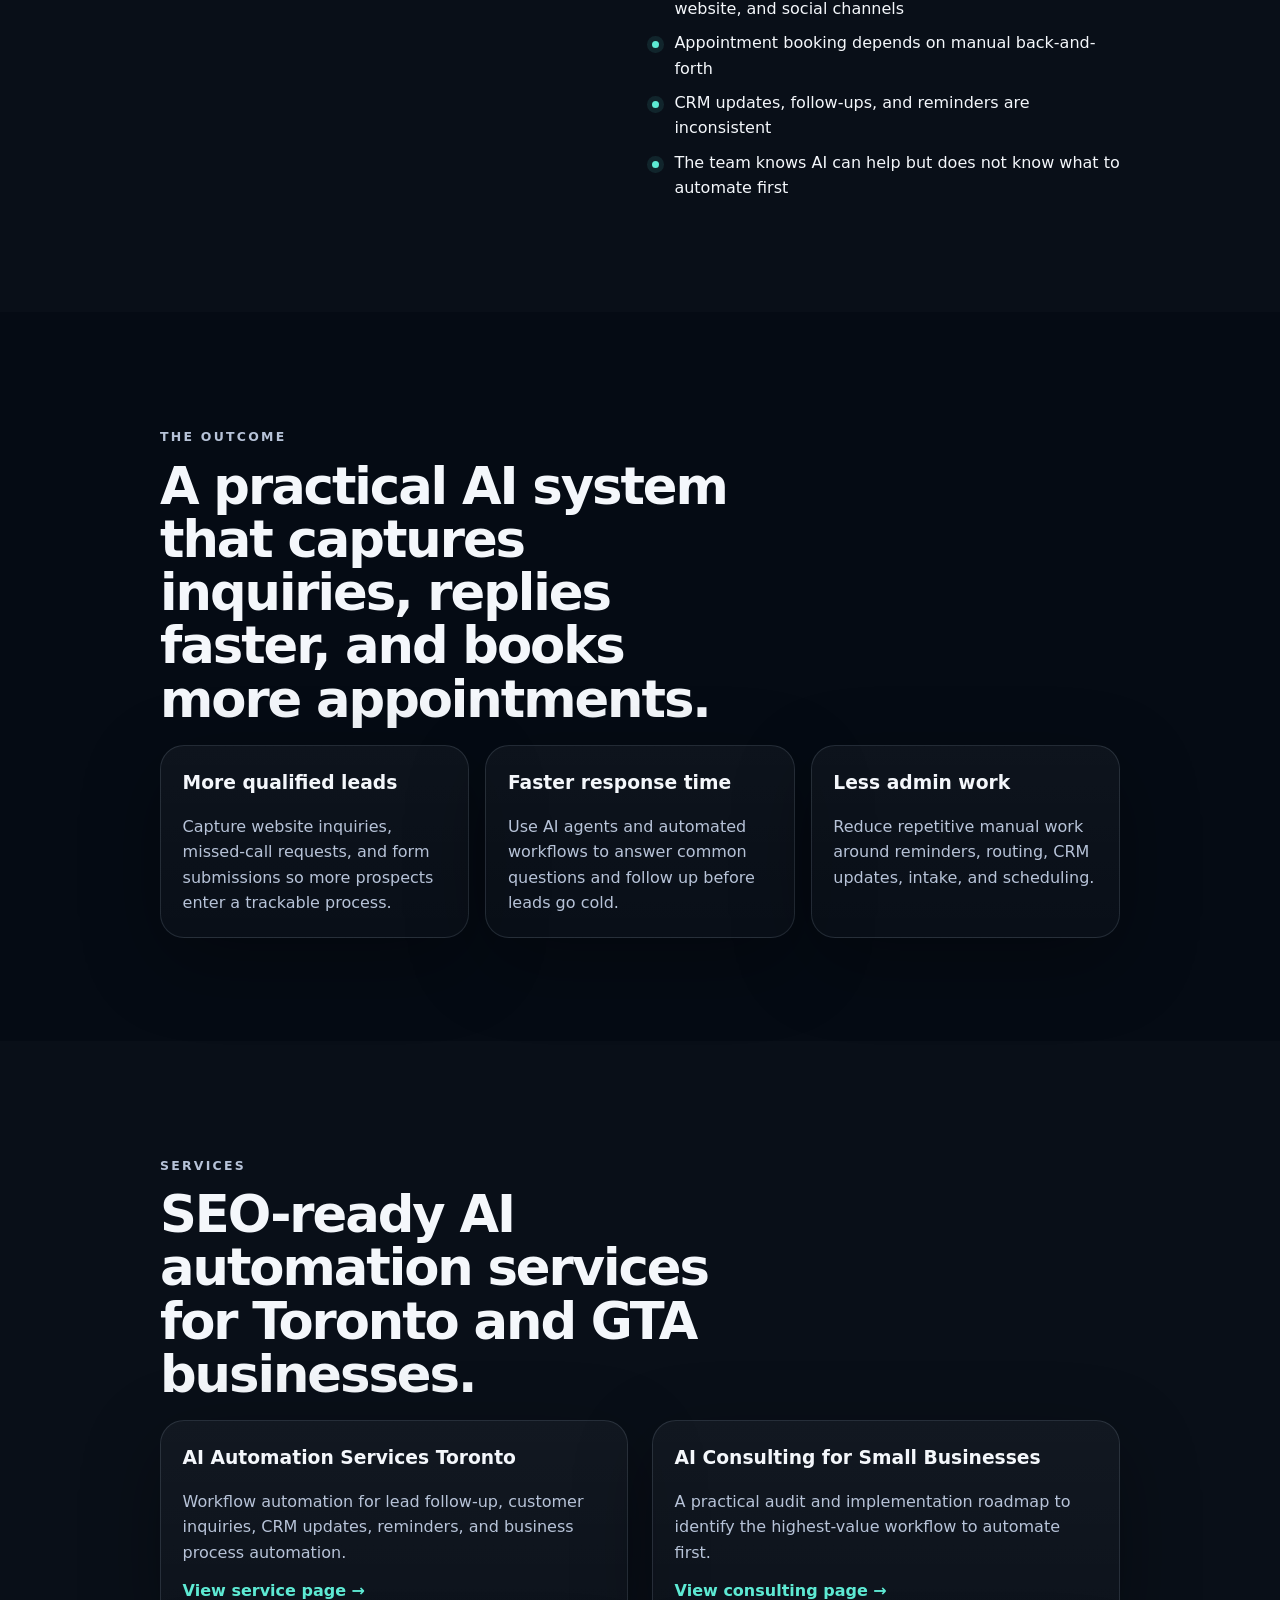
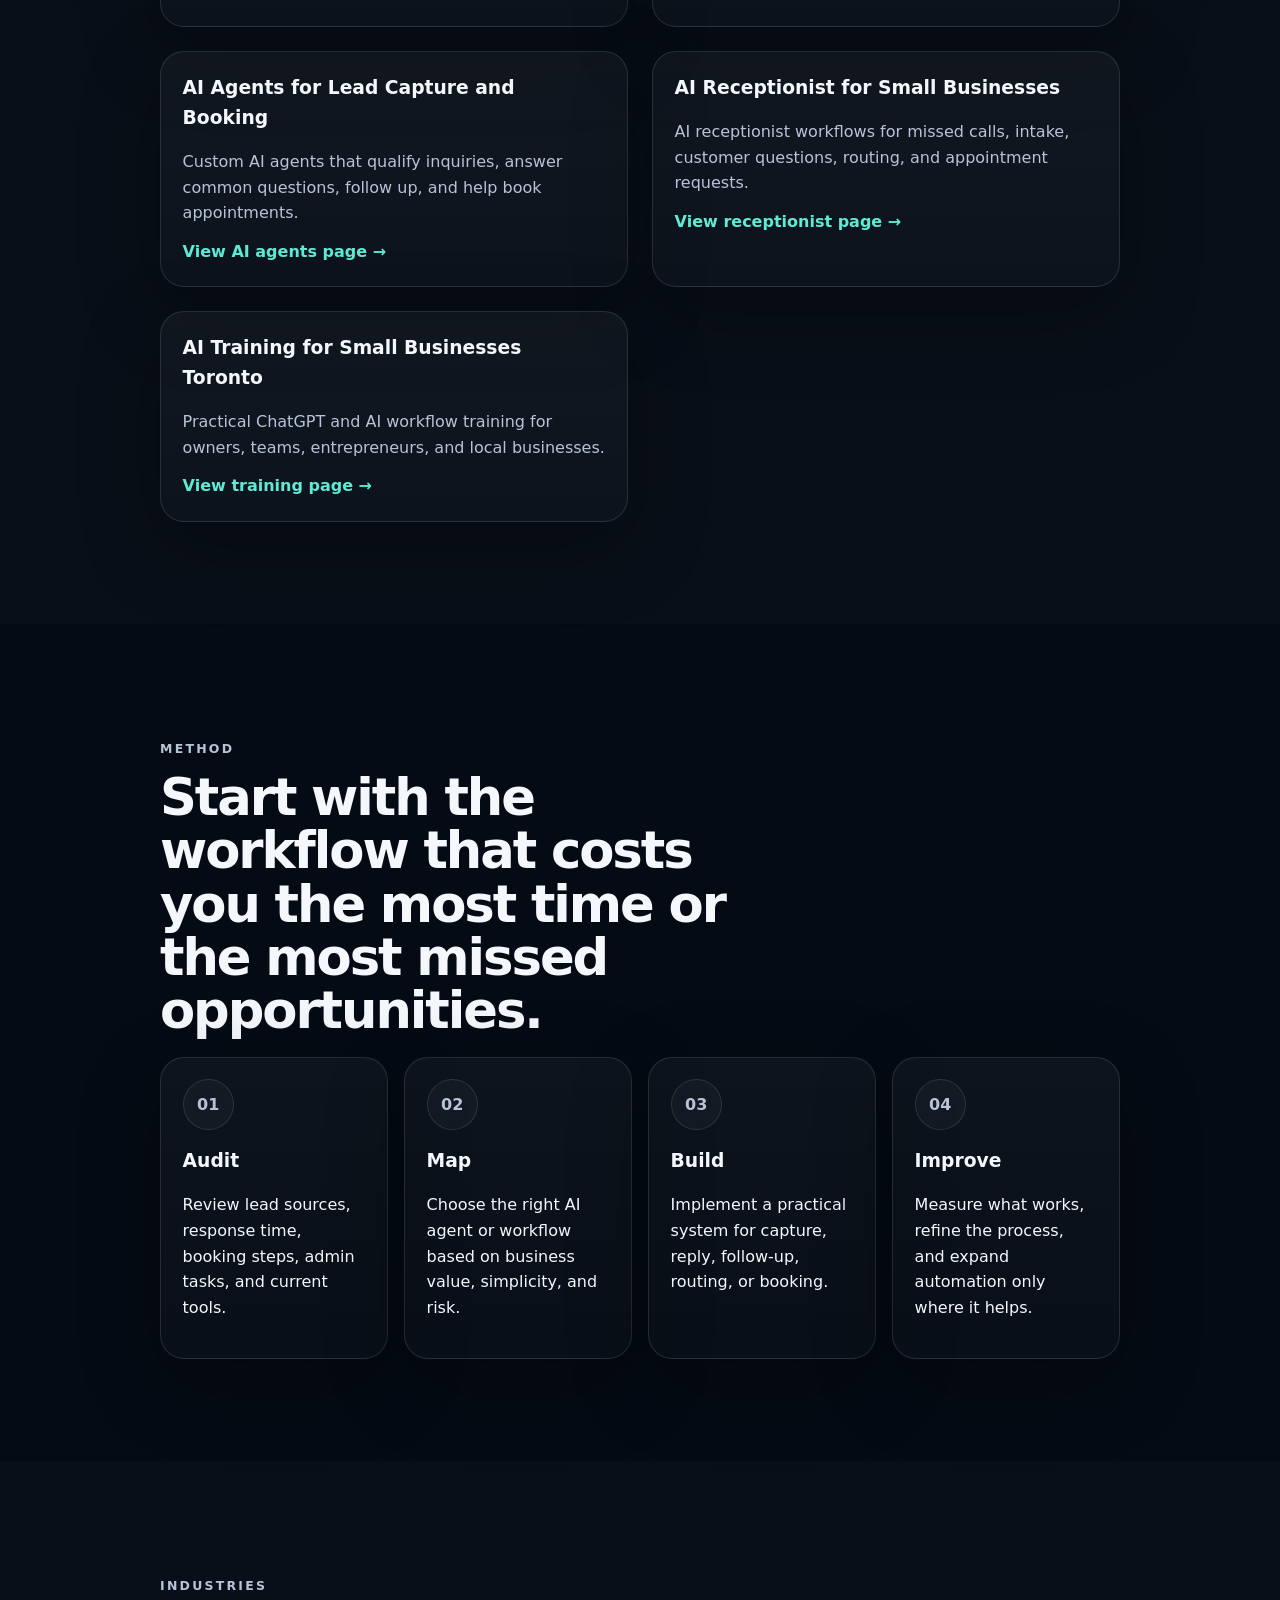
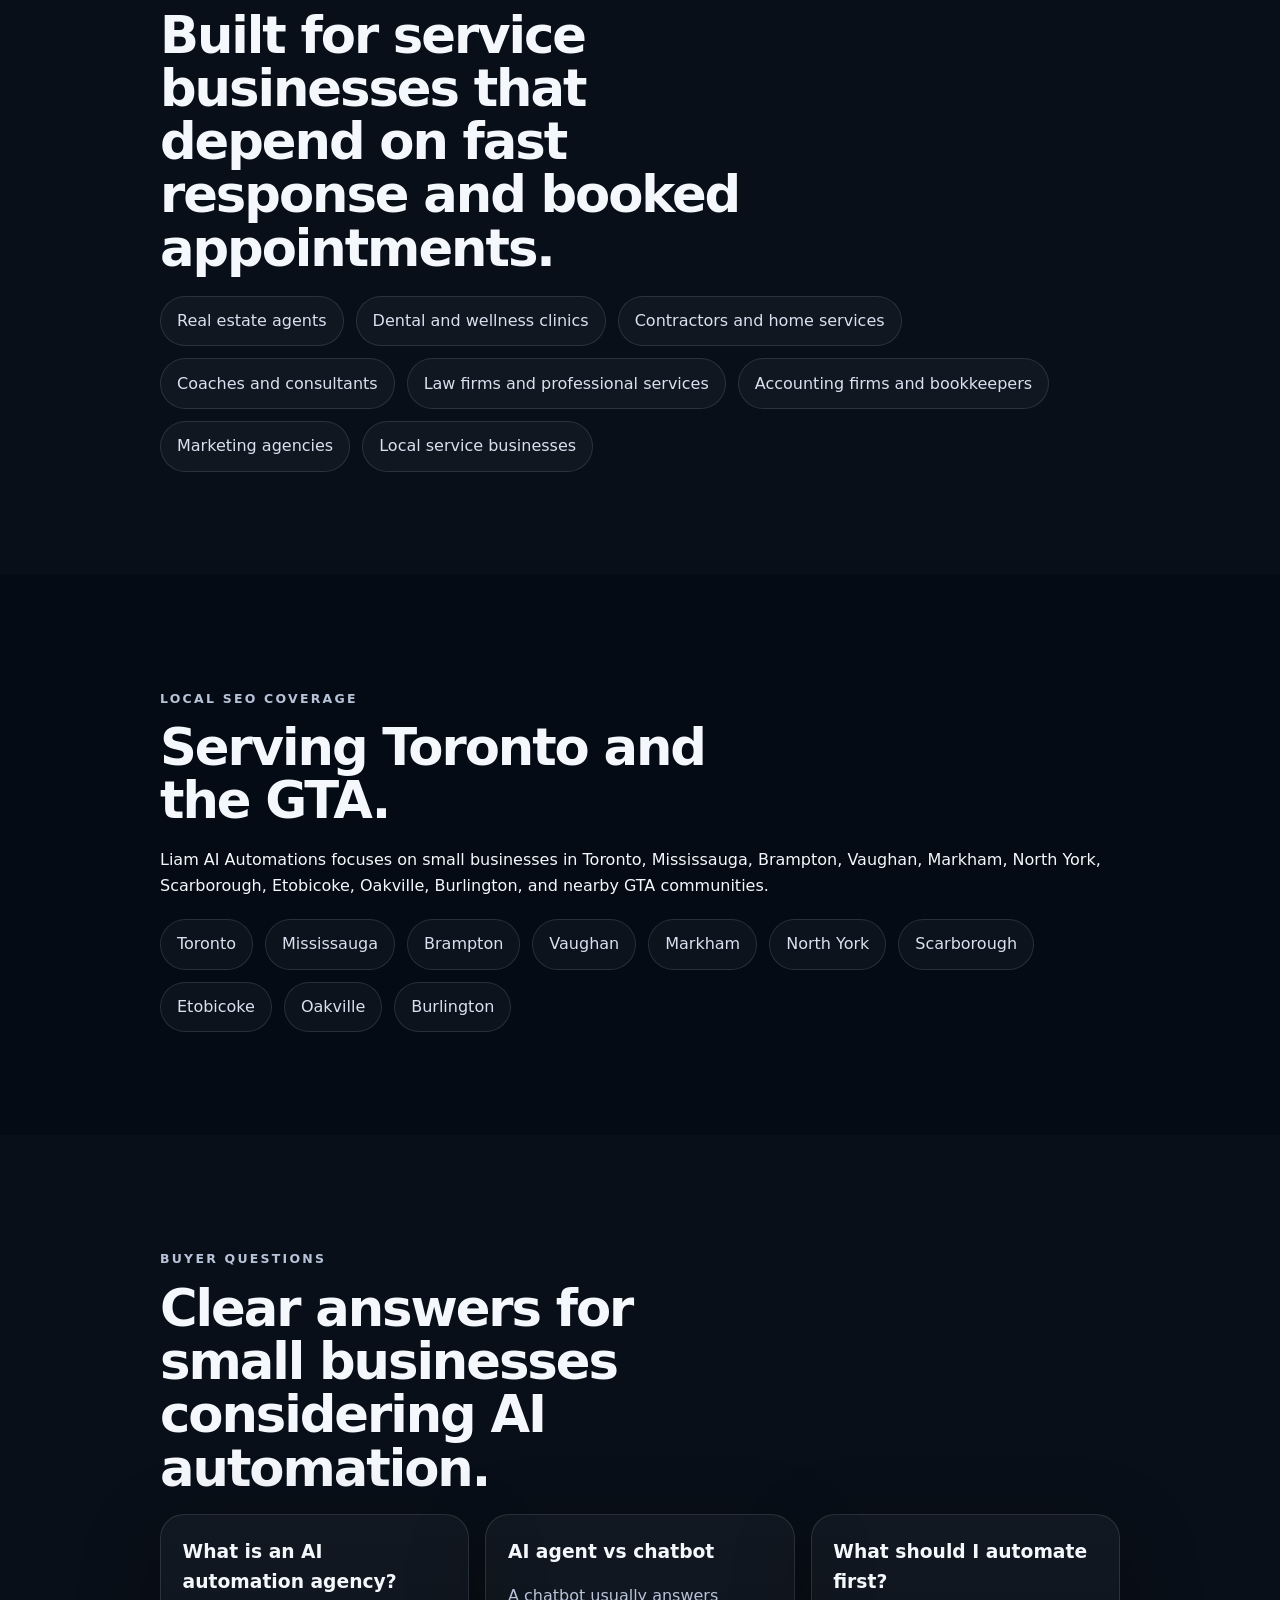
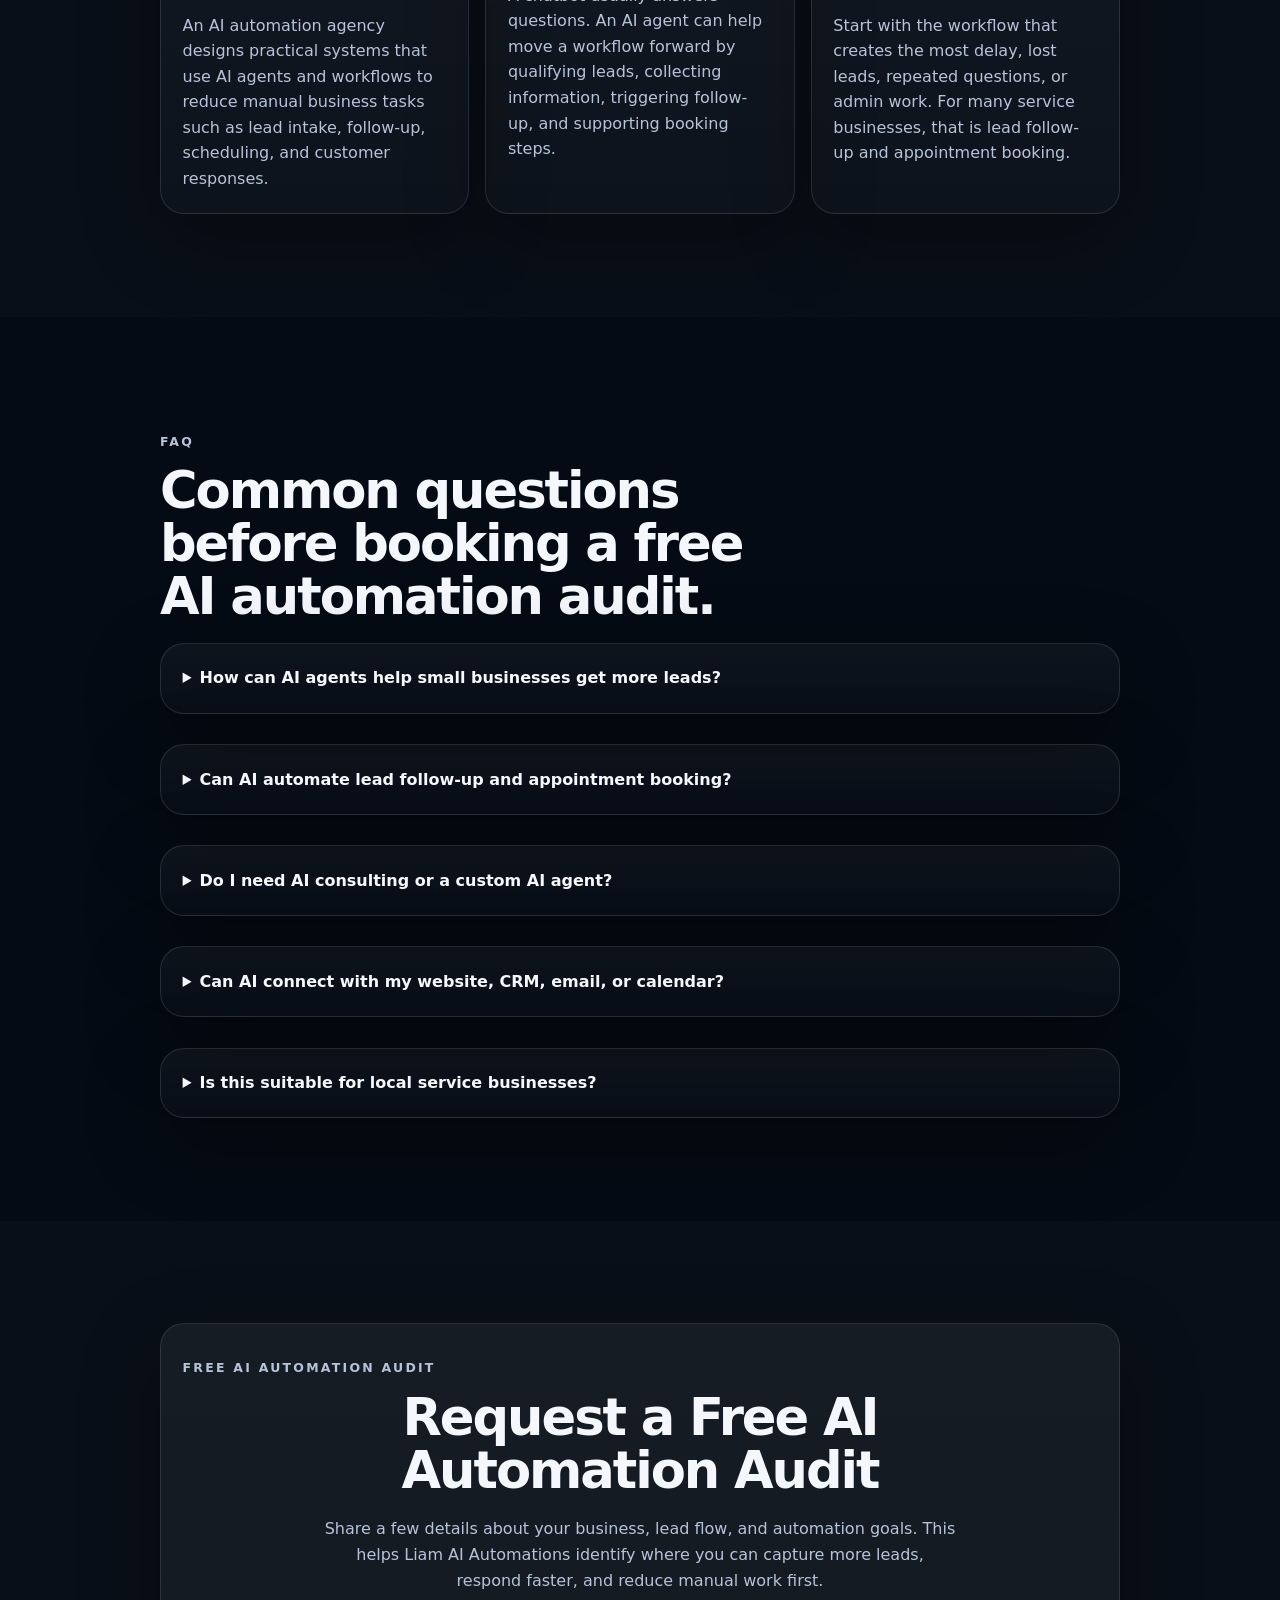
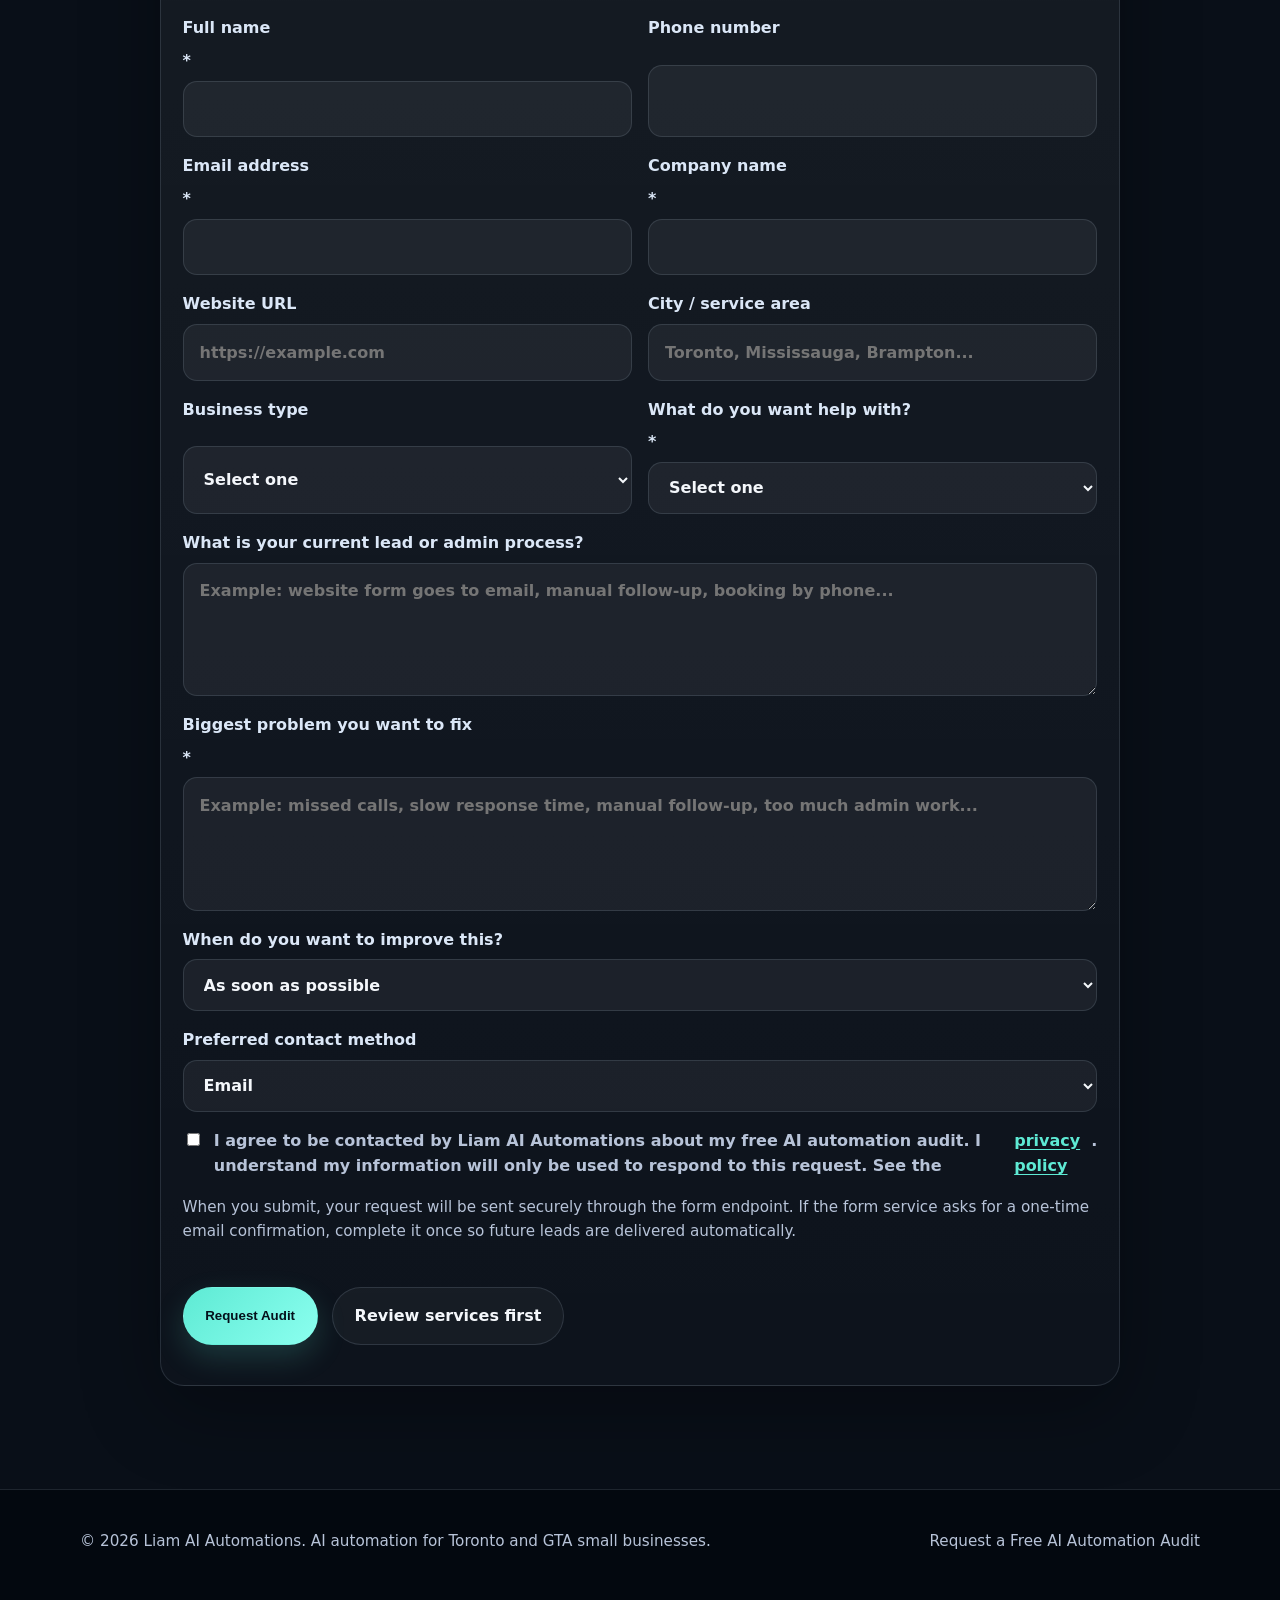
==== commit 6a761ab7: "fix: improve audit form conversion path" ====
--- a/index.html
+++ b/index.html
@@ -11,80 +11,125 @@
   <meta property="og:description" content="Custom AI agents, lead follow-up automation, AI receptionist systems, and practical AI consulting for Toronto small businesses." />
   <meta property="og:type" content="website" />
   <meta property="og:url" content="https://liam-automations-landing-page.vercel.app/" />
-  <meta name="twitter:card" content="summary" />
+  <meta property="og:image" content="https://liam-automations-landing-page.vercel.app/og-image.svg" />
+  <meta property="og:image:alt" content="Liam AI Automations - AI automation for Toronto small businesses" />
+  <meta name="twitter:card" content="summary_large_image" />
+  <meta name="twitter:image" content="https://liam-automations-landing-page.vercel.app/og-image.svg" />
+  <meta name="twitter:image:alt" content="Liam AI Automations - AI automation for Toronto small businesses" />
   <meta name="theme-color" content="#050b14" />
   <link rel="icon" href="/favicon.svg" type="image/svg+xml" />
   <link rel="stylesheet" href="styles.css" />
-  <script type="application/ld+json">
+  <script id="business-entity-schema" type="application/ld+json">
 {
   "@context": "https://schema.org",
-  "@type": "LocalBusiness",
-  "name": "Liam AI Automations",
-  "areaServed": ["Toronto", "GTA", "Mississauga", "Brampton", "Vaughan", "Markham", "North York", "Scarborough", "Etobicoke", "Oakville", "Burlington"],
-  "description": "AI automation, AI agents, and practical AI consulting for Toronto and GTA small businesses.",
-  "url": "https://liam-automations-landing-page.vercel.app",
-  "email": "mukeshkumarkella@gmail.com",
-  "sameAs": ["https://github.com/mukeshkumarkella-code"]
+  "@graph": [
+    {
+      "@type": [
+        "LocalBusiness",
+        "ProfessionalService"
+      ],
+      "@id": "https://liam-automations-landing-page.vercel.app/#business",
+      "name": "Liam AI Automations",
+      "url": "https://liam-automations-landing-page.vercel.app/",
+      "email": "mukeshkumarkella@gmail.com",
+      "areaServed": [
+        "Toronto",
+        "GTA",
+        "Mississauga",
+        "Brampton",
+        "Vaughan",
+        "Markham",
+        "North York",
+        "Scarborough",
+        "Etobicoke",
+        "Oakville",
+        "Burlington"
+      ],
+      "description": "AI automation, AI agents, and practical AI consulting for Toronto and GTA small businesses.",
+      "sameAs": [
+        "https://github.com/mukeshkumarkella-code",
+        "https://www.linkedin.com/in/mukesh-kumar-kella-83b03b2a2"
+      ]
+    },
+    {
+      "@type": "Person",
+      "@id": "https://liam-automations-landing-page.vercel.app/#founder",
+      "name": "Mukesh Kumar Kella",
+      "url": "https://www.linkedin.com/in/mukesh-kumar-kella-83b03b2a2",
+      "worksFor": {
+        "@id": "https://liam-automations-landing-page.vercel.app/#business"
+      }
+    },
+    {
+      "@type": "WebSite",
+      "@id": "https://liam-automations-landing-page.vercel.app/#website",
+      "name": "Liam AI Automations",
+      "url": "https://liam-automations-landing-page.vercel.app/",
+      "publisher": {
+        "@id": "https://liam-automations-landing-page.vercel.app/#business"
+      }
+    }
+  ]
 }
 </script>
-  <script id="org-person-website-schema" type="application/ld+json">
-  {
-    "@context": "https://schema.org",
-    "@graph": [
-      {
-        "@type": "Organization",
-        "@id": "https://liam-automations-landing-page.vercel.app/#organization",
-        "name": "Liam AI Automations",
-        "url": "https://liam-automations-landing-page.vercel.app/",
-        "email": "mukeshkumarkella@gmail.com",
-        "areaServed": [
-          "Toronto",
-          "GTA",
-          "Mississauga",
-          "Brampton",
-          "Vaughan",
-          "Markham",
-          "North York",
-          "Scarborough",
-          "Etobicoke",
-          "Oakville",
-          "Burlington"
-        ],
-        "sameAs": [
-          "https://github.com/mukeshkumarkella-code"
-        ]
-      },
-      {
-        "@type": "Person",
-        "@id": "https://liam-automations-landing-page.vercel.app/#founder",
-        "name": "Mukesh Kumar Kella",
-        "url": "https://www.linkedin.com/in/mukesh-kumar-kella-83b03b2a2",
-        "worksFor": {
-          "@id": "https://liam-automations-landing-page.vercel.app/#organization"
-        }
-      },
-      {
-        "@type": "WebSite",
-        "@id": "https://liam-automations-landing-page.vercel.app/#website",
-        "name": "Liam AI Automations",
-        "url": "https://liam-automations-landing-page.vercel.app/",
-        "publisher": {
-          "@id": "https://liam-automations-landing-page.vercel.app/#organization"
-        }
-      }
-    ]
-  }
-  </script>
+<script id="faq-page-schema" type="application/ld+json">
+{
+  "@context": "https://schema.org",
+  "@type": "FAQPage",
+  "mainEntity": [
+    {
+      "@type": "Question",
+      "name": "How can AI agents help small businesses get more leads?",
+      "acceptedAnswer": {
+        "@type": "Answer",
+        "text": "AI agents can capture inquiries, answer common questions, qualify prospects, trigger follow-up, and help move interested people toward a booked appointment."
+      }
+    },
+    {
+      "@type": "Question",
+      "name": "Can AI automate lead follow-up and appointment booking?",
+      "acceptedAnswer": {
+        "@type": "Answer",
+        "text": "Yes. AI workflows can send instant replies, reminders, routing messages, intake questions, and booking prompts. The exact setup depends on your website, calendar, CRM, and current process."
+      }
+    },
+    {
+      "@type": "Question",
+      "name": "Do I need AI consulting or a custom AI agent?",
+      "acceptedAnswer": {
+        "@type": "Answer",
+        "text": "If you are unsure what to automate, start with consulting and an audit. If the workflow is already clear, a custom AI agent or automation build may be the faster path."
+      }
+    },
+    {
+      "@type": "Question",
+      "name": "Can AI connect with my website, CRM, email, or calendar?",
+      "acceptedAnswer": {
+        "@type": "Answer",
+        "text": "In many cases, yes. The audit reviews your current tools and identifies the safest, simplest integrations to start with."
+      }
+    },
+    {
+      "@type": "Question",
+      "name": "Is this suitable for local service businesses?",
+      "acceptedAnswer": {
+        "@type": "Answer",
+        "text": "Yes. The strategy is built around practical use cases for small service businesses that rely on fast response, customer inquiries, follow-up, and booked appointments."
+      }
+    }
+  ]
+}
+</script>
 <script id="contact-page-schema" type="application/ld+json">
 {
   "@context": "https://schema.org",
   "@type": "ContactPage",
-  "name": "Book a Free AI Automation Audit",
+  "@id": "https://liam-automations-landing-page.vercel.app/#contact-page",
+  "name": "Request a Free AI Automation Audit",
   "url": "https://liam-automations-landing-page.vercel.app/#contact",
   "description": "Request a free AI automation audit for a Toronto or GTA small business.",
   "mainEntity": {
-    "@type": "Organization",
-    "@id": "https://liam-automations-landing-page.vercel.app/#organization"
+    "@id": "https://liam-automations-landing-page.vercel.app/#business"
   }
 }
 </script>
@@ -102,7 +147,7 @@
       <a href="index.html#industries">Industries</a>
       <a href="index.html#locations">Locations</a>
       <a href="index.html#faq">FAQ</a>
-      <a class="button button-small" href="#contact">Book free audit</a>
+      <a class="button button-small" href="#contact">Request free audit</a>
     </nav>
   </div>
 </header>
@@ -113,7 +158,7 @@
         <p class="eyebrow">AI automation agency in Toronto for small businesses</p>
         <h1>AI Automation for Toronto Small Businesses</h1>
         <p class="lead">Liam AI Automations helps Toronto and GTA small businesses capture more leads, respond faster, automate follow-up, and book more appointments with custom AI agents, workflow automation, and practical AI consulting.</p>
-        <div class="cta-row"><a class="button" href="#contact">Book a Free AI Automation Audit</a><a class="button button-secondary" href="#services">Explore services</a></div>
+        <div class="cta-row"><a class="button" href="#contact">Request a Free AI Automation Audit</a><a class="button button-secondary" href="#services">Explore services</a></div>
         <ul class="trust-list"><li>Built for local service businesses, clinics, consultants, contractors, real estate, and professional services</li><li>Focused on lead capture, instant replies, appointment booking, and admin automation</li><li>Practical AI systems without technical jargon or inflated promises</li></ul>
       </div>
       <aside class="hero-panel" aria-label="Liam AI Automations service summary">
@@ -154,12 +199,16 @@
   <section class="section section-alt" id="contact">
     <div class="container narrow contact-card contact-form-card">
       <p class="section-kicker">Free AI automation audit</p>
-      <h2>Book a Free AI Automation Audit</h2>
+      <h2>Request a Free AI Automation Audit</h2>
       <p class="contact-intro">Share a few details about your business, lead flow, and automation goals. This helps Liam AI Automations identify where you can capture more leads, respond faster, and reduce manual work first.</p>
-      <form class="lead-form" id="audit-form" action="mailto:mukeshkumarkella@gmail.com" method="post" enctype="text/plain">
+      <form class="lead-form" id="audit-form" action="https://formsubmit.co/mukeshkumarkella@gmail.com" method="POST">
+        <input type="hidden" name="_subject" value="New Liam AI Automations audit request" />
+        <input type="hidden" name="_template" value="table" />
+        <input type="hidden" name="_captcha" value="true" />
+        <input type="hidden" name="_next" value="https://liam-automations-landing-page.vercel.app/#contact" />
         <div class="form-grid">
           <label for="full-name">Full name <span aria-hidden="true">*</span><input id="full-name" name="Full name" type="text" autocomplete="name" required /></label>
-          <label for="phone">Phone number <span aria-hidden="true">*</span><input id="phone" name="Phone number" type="tel" autocomplete="tel" required /></label>
+          <label for="phone">Phone number<input id="phone" name="Phone number" type="tel" autocomplete="tel" /></label>
           <label for="email">Email address <span aria-hidden="true">*</span><input id="email" name="Email address" type="email" autocomplete="email" required /></label>
           <label for="company">Company name <span aria-hidden="true">*</span><input id="company" name="Company name" type="text" autocomplete="organization" required /></label>
           <label for="website">Website URL<input id="website" name="Website URL" type="url" autocomplete="url" placeholder="https://example.com" /></label>
@@ -170,9 +219,10 @@
         <label for="current-process">What is your current lead or admin process?<textarea id="current-process" name="Current lead or admin process" rows="4" placeholder="Example: website form goes to email, manual follow-up, booking by phone..."></textarea></label>
         <label for="main-problem">Biggest problem you want to fix <span aria-hidden="true">*</span><textarea id="main-problem" name="Biggest problem" rows="4" placeholder="Example: missed calls, slow response time, manual follow-up, too much admin work..." required></textarea></label>
         <label for="timeline">When do you want to improve this?<select id="timeline" name="Timeline"><option>As soon as possible</option><option>This month</option><option>Next 1–3 months</option><option>Just researching</option></select></label>
-        <label class="consent"><input id="consent" name="Consent" type="checkbox" required /> I agree to be contacted by Liam AI Automations about my free AI automation audit.</label>
-        <p class="form-note">When you submit, your email app will open with the audit request pre-filled. Review it and send the email to complete the request.</p>
-        <div class="cta-row"><button class="button" type="submit">Send Audit Request</button><a class="button button-secondary" href="ai-automation-services-toronto.html">Review services first</a></div>
+        <label for="contact-preference">Preferred contact method<select id="contact-preference" name="Preferred contact method"><option>Email</option><option>Phone</option><option>Email first, then phone</option></select></label>
+        <label class="consent"><input id="consent" name="Consent" type="checkbox" required /> I agree to be contacted by Liam AI Automations about my free AI automation audit. I understand my information will only be used to respond to this request. See the <a href="privacy.html">privacy policy</a>.</label>
+        <p class="form-note">When you submit, your request will be sent securely through the form endpoint. If the form service asks for a one-time email confirmation, complete it once so future leads are delivered automatically.</p>
+        <div class="cta-row"><button class="button" type="submit">Request Audit</button><a class="button button-secondary" href="ai-automation-services-toronto.html">Review services first</a></div>
       </form>
     </div>
   </section>
@@ -180,7 +230,7 @@
 <footer class="site-footer">
   <div class="container footer-inner">
     <p>© 2026 Liam AI Automations. AI automation for Toronto and GTA small businesses.</p>
-    <p><a href="index.html#contact">Book a Free AI Automation Audit</a></p>
+    <p><a href="index.html#contact">Request a Free AI Automation Audit</a></p>
   </div>
 </footer>
 <script id="mobile-nav-script">
@@ -193,38 +243,6 @@
       nav.classList.toggle('is-open', !isOpen);
     });
   }
-
-  const auditForm = document.querySelector('#audit-form');
-  if (auditForm) {
-    auditForm.addEventListener('submit', (event) => {
-      event.preventDefault();
-      if (!auditForm.reportValidity()) return;
-      const data = new FormData(auditForm);
-      const lines = [
-        'Free AI Automation Audit Request',
-        '',
-        `Full name: ${data.get('Full name') || ''}`,
-        `Phone number: ${data.get('Phone number') || ''}`,
-        `Email address: ${data.get('Email address') || ''}`,
-        `Company name: ${data.get('Company name') || ''}`,
-        `Website URL: ${data.get('Website URL') || ''}`,
-        `City or service area: ${data.get('City or service area') || ''}`,
-        `Business type: ${data.get('Business type') || ''}`,
-        `Automation interest: ${data.get('Automation interest') || ''}`,
-        `Timeline: ${data.get('Timeline') || ''}`,
-        '',
-        `Current lead or admin process: ${data.get('Current lead or admin process') || ''}`,
-        '',
-        `Biggest problem: ${data.get('Biggest problem') || ''}`,
-        '',
-        'Consent: Yes, I agree to be contacted about my free AI automation audit.'
-      ];
-      const subject = encodeURIComponent(`Free AI Automation Audit - ${data.get('Company name') || data.get('Full name')}`);
-      const body = encodeURIComponent(lines.join('
-'));
-      window.location.href = `mailto:mukeshkumarkella@gmail.com?subject=${subject}&body=${body}`;
-    });
-  }
 </script>
 </body>
 </html>
--- a/styles.css
+++ b/styles.css
@@ -34,3 +34,5 @@
 .consent input { width: auto; margin-top: .35rem; }
 .form-note { color: var(--muted); margin: 0; font-size: .95rem; }
 @media(max-width:720px){ .form-grid { grid-template-columns: 1fr; } }
+
+.consent a { color: var(--accent); text-decoration: underline; text-underline-offset: 3px; }
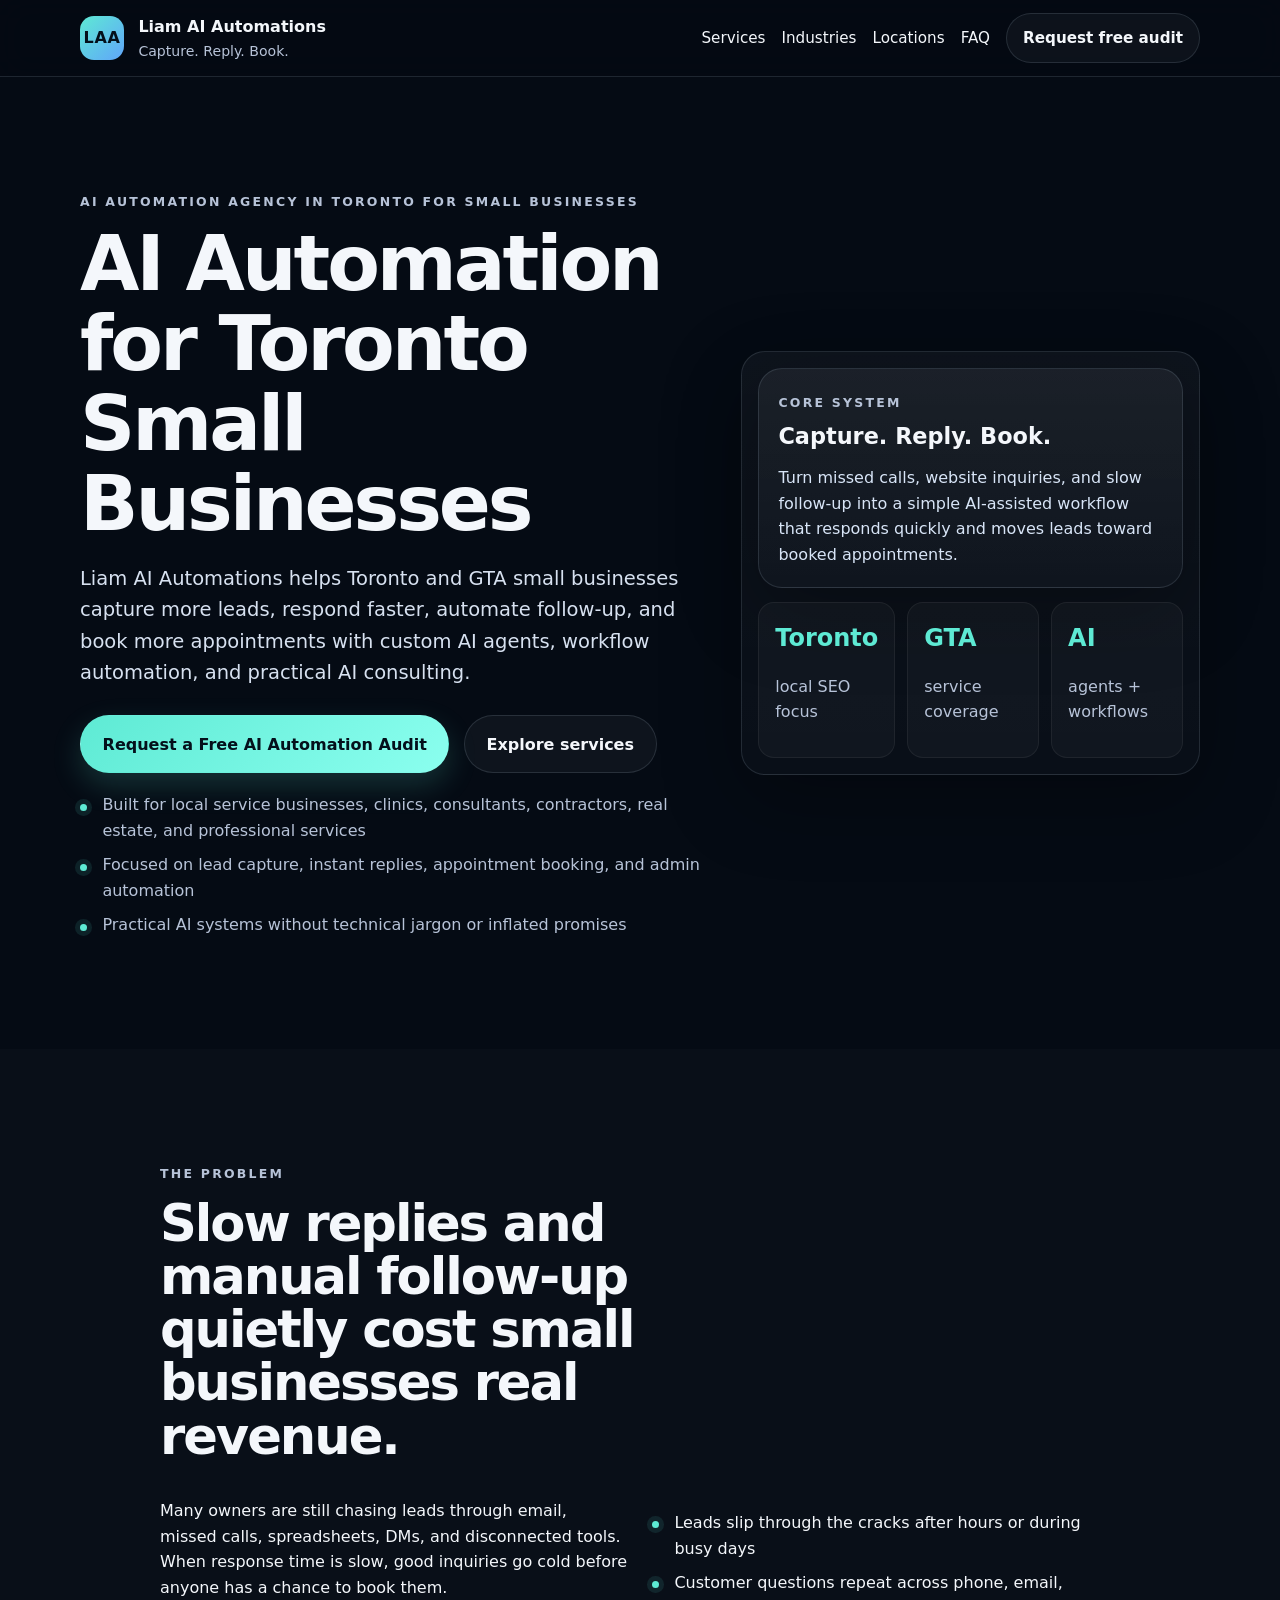
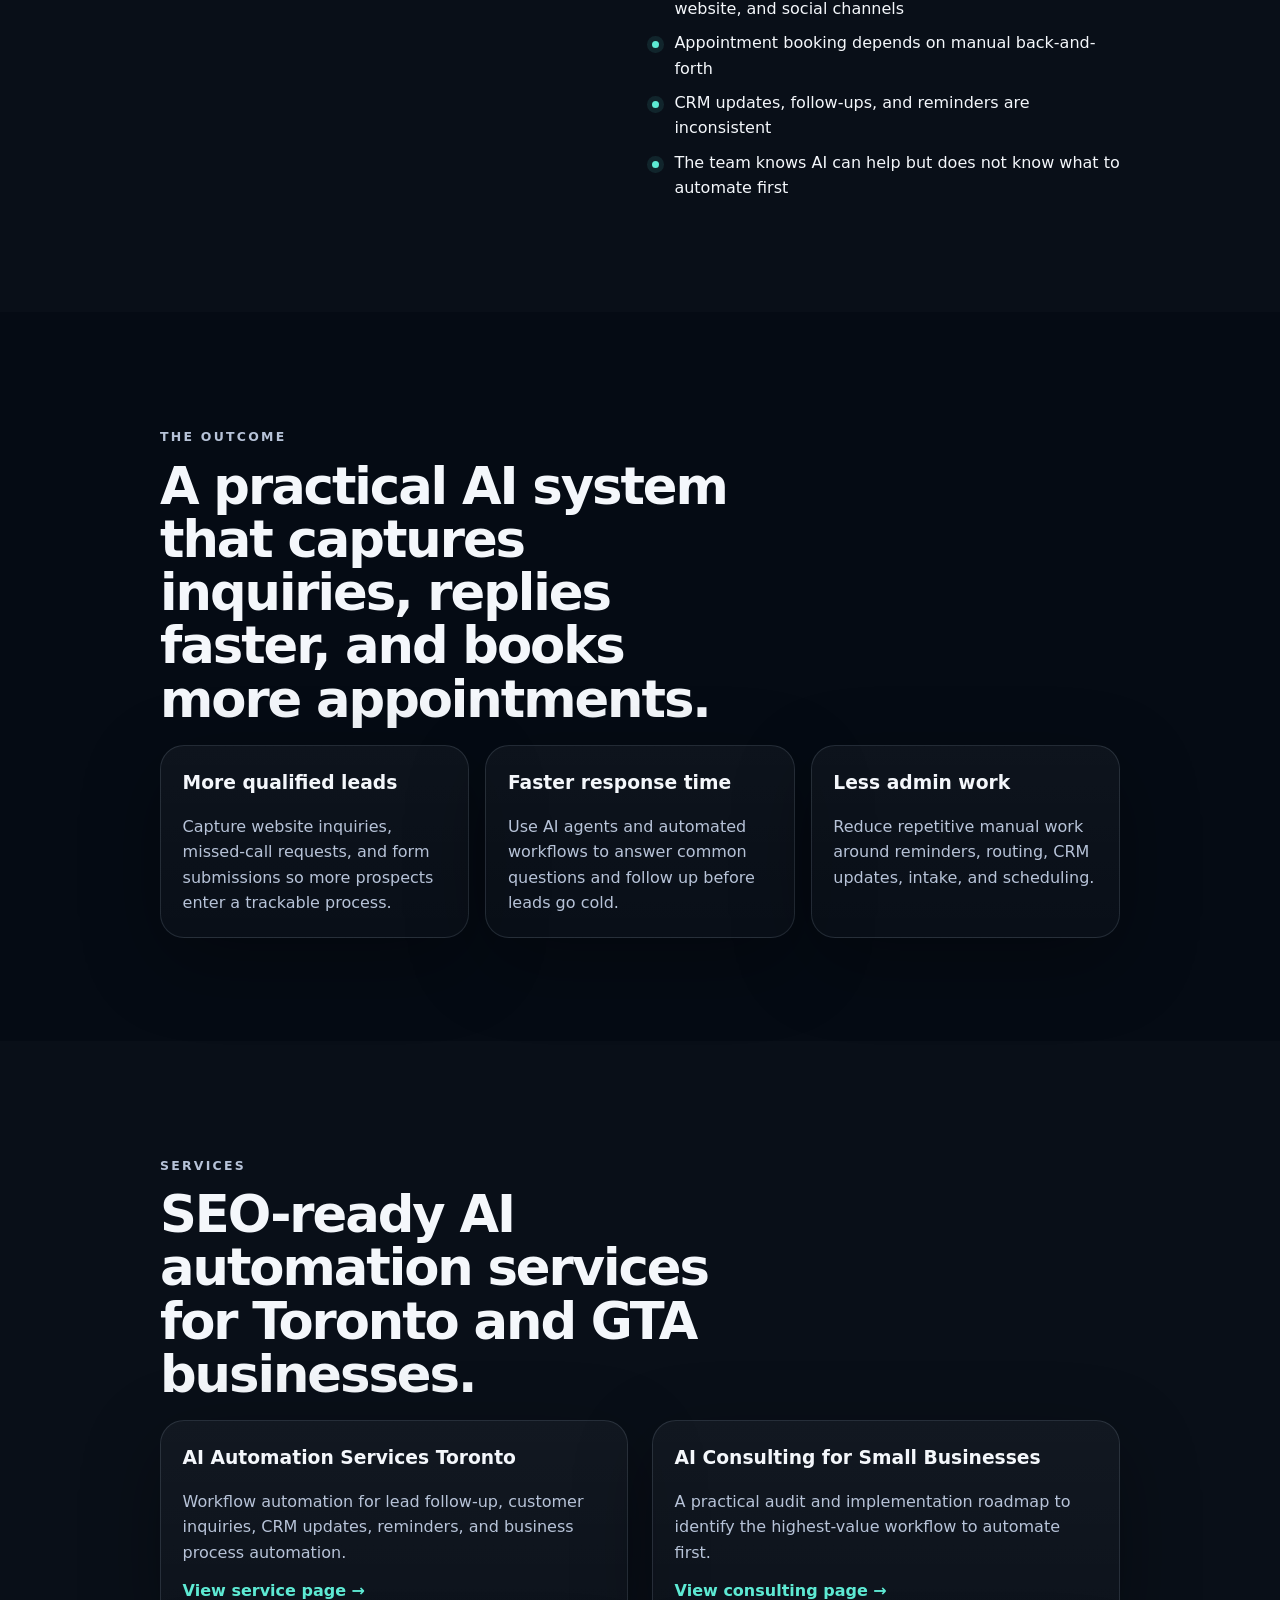
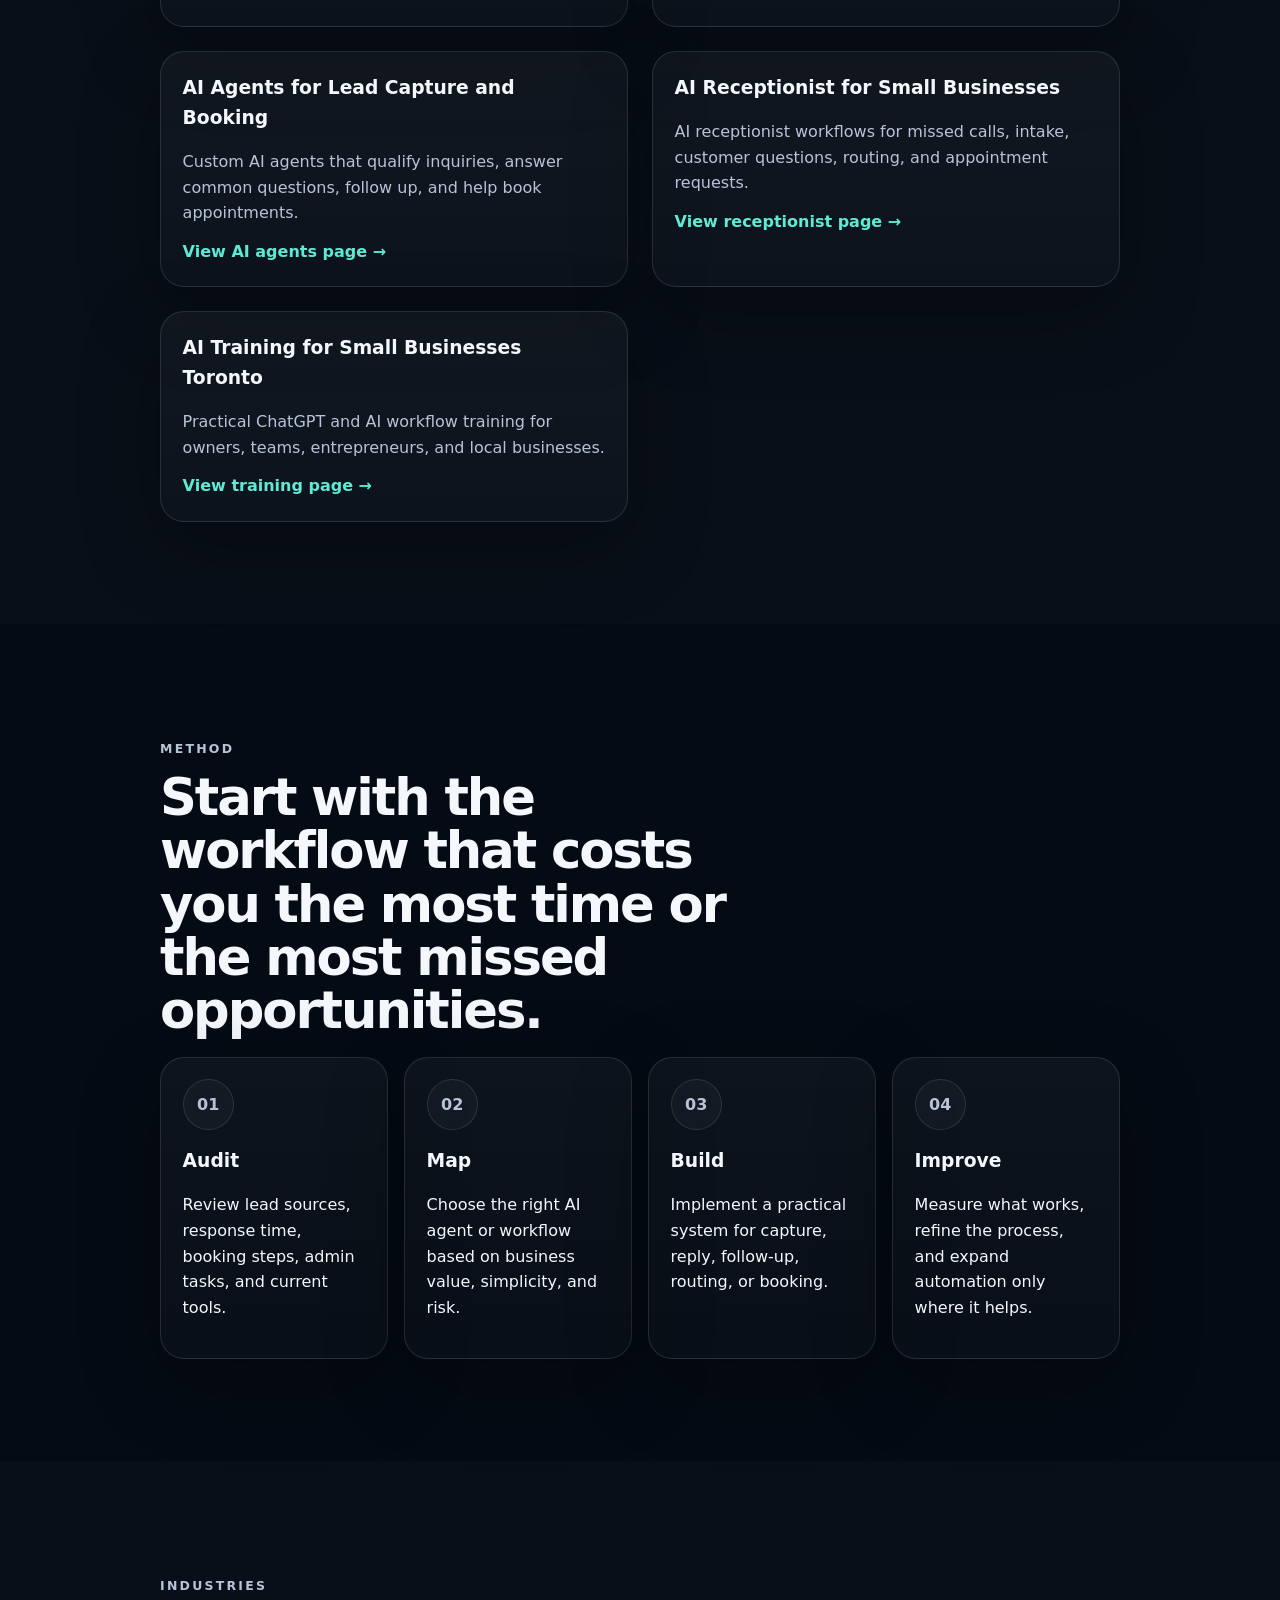
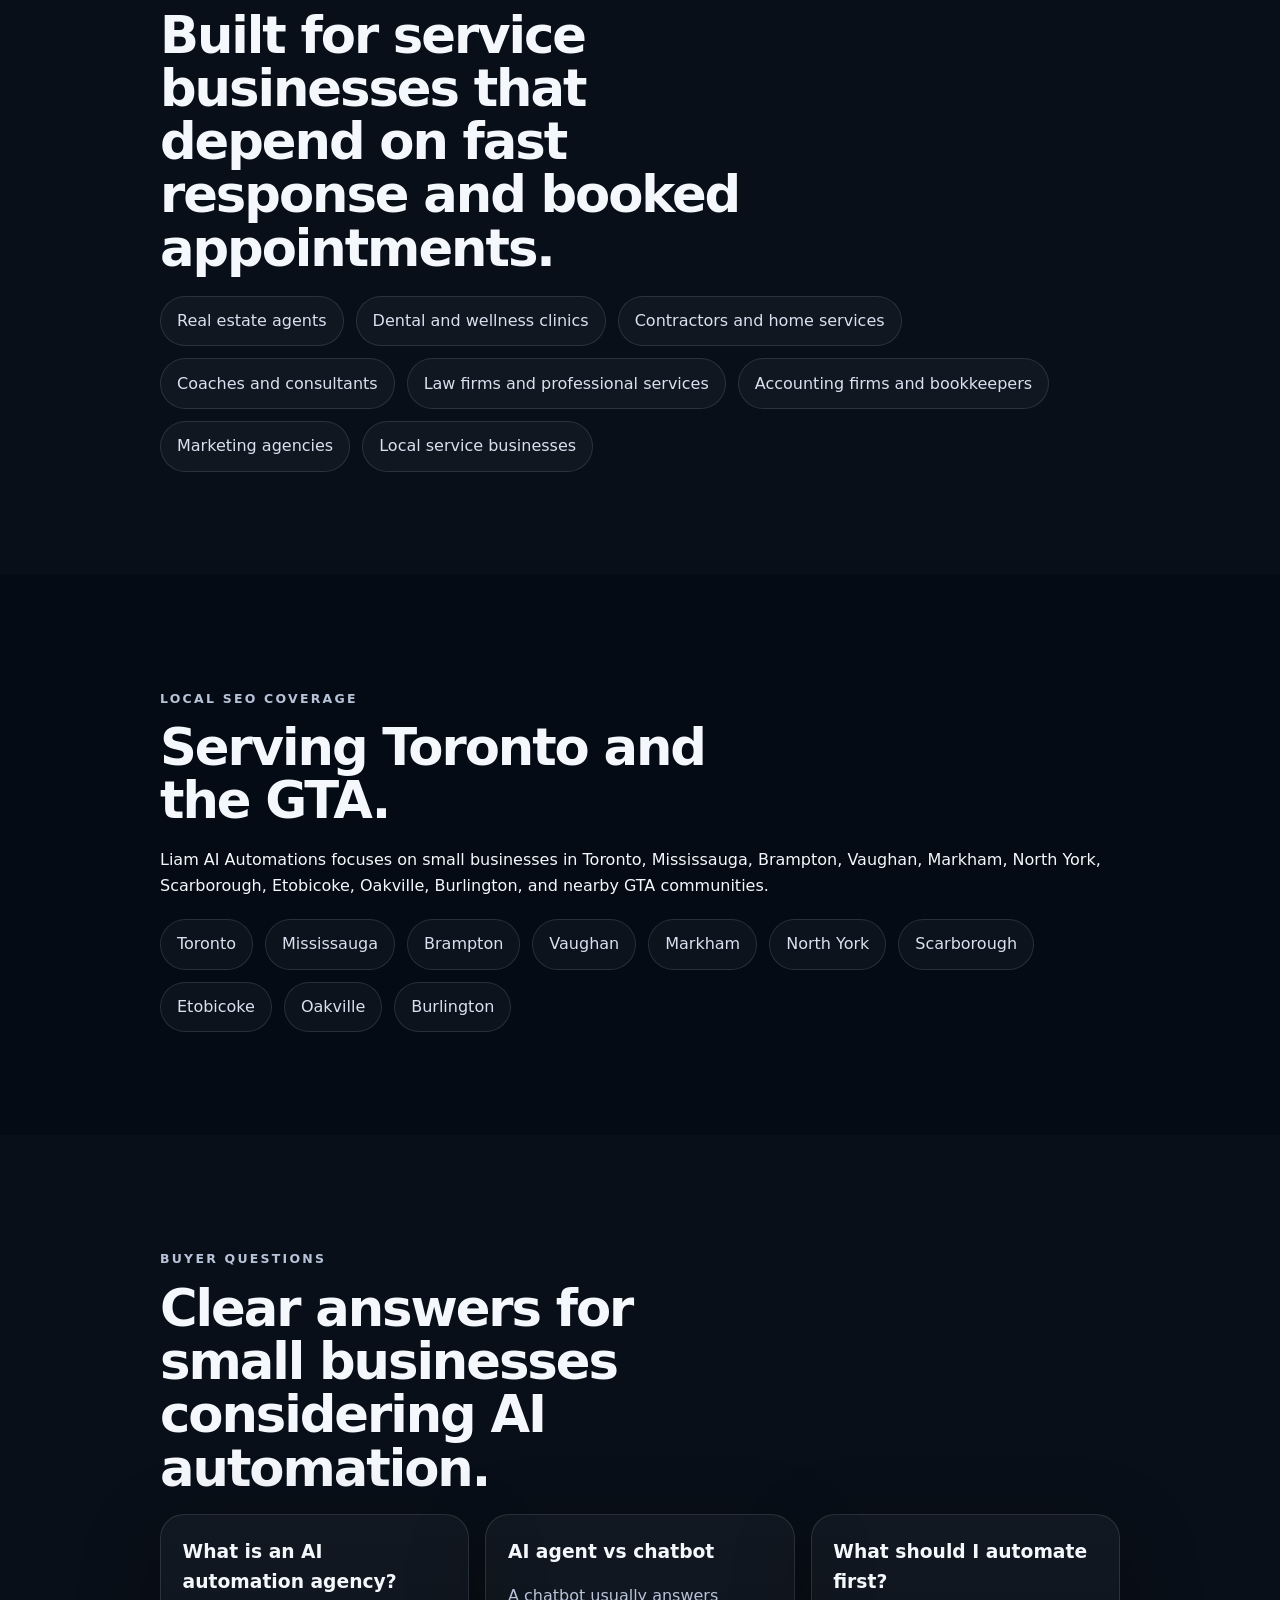
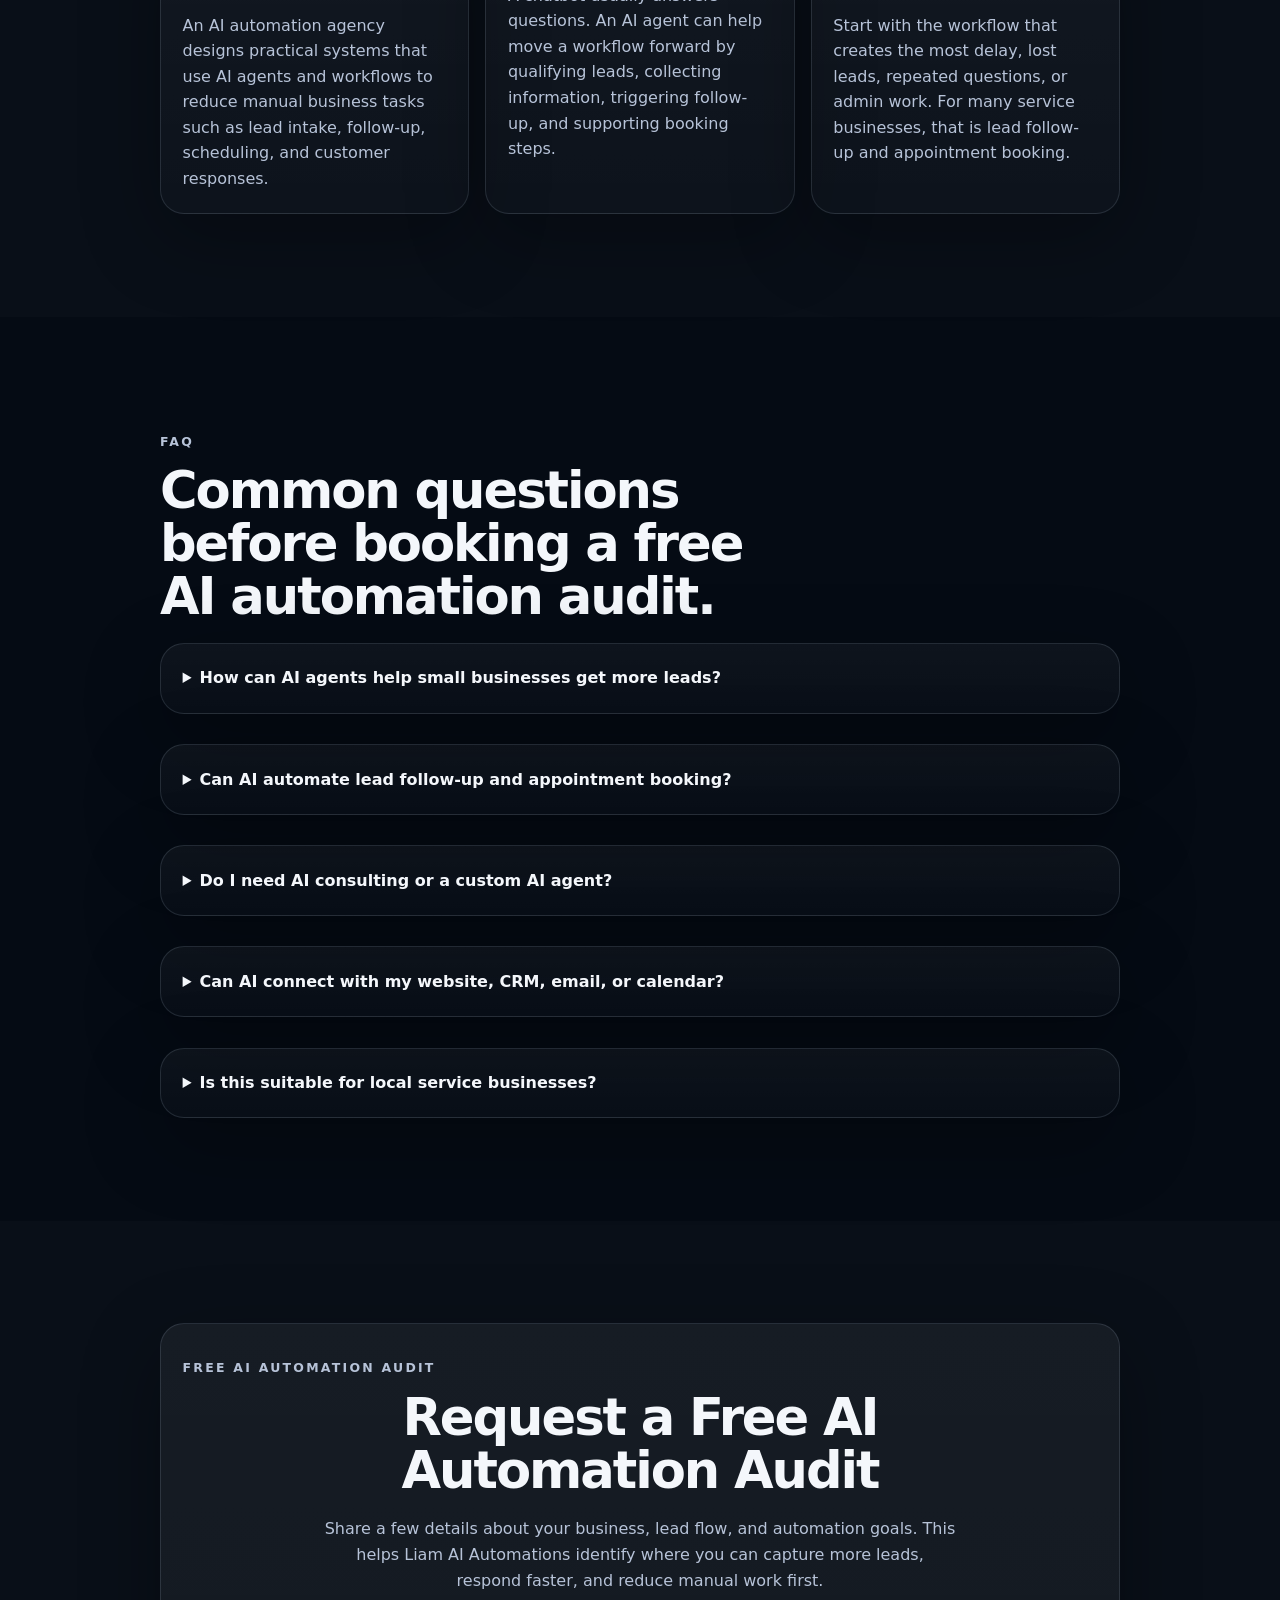
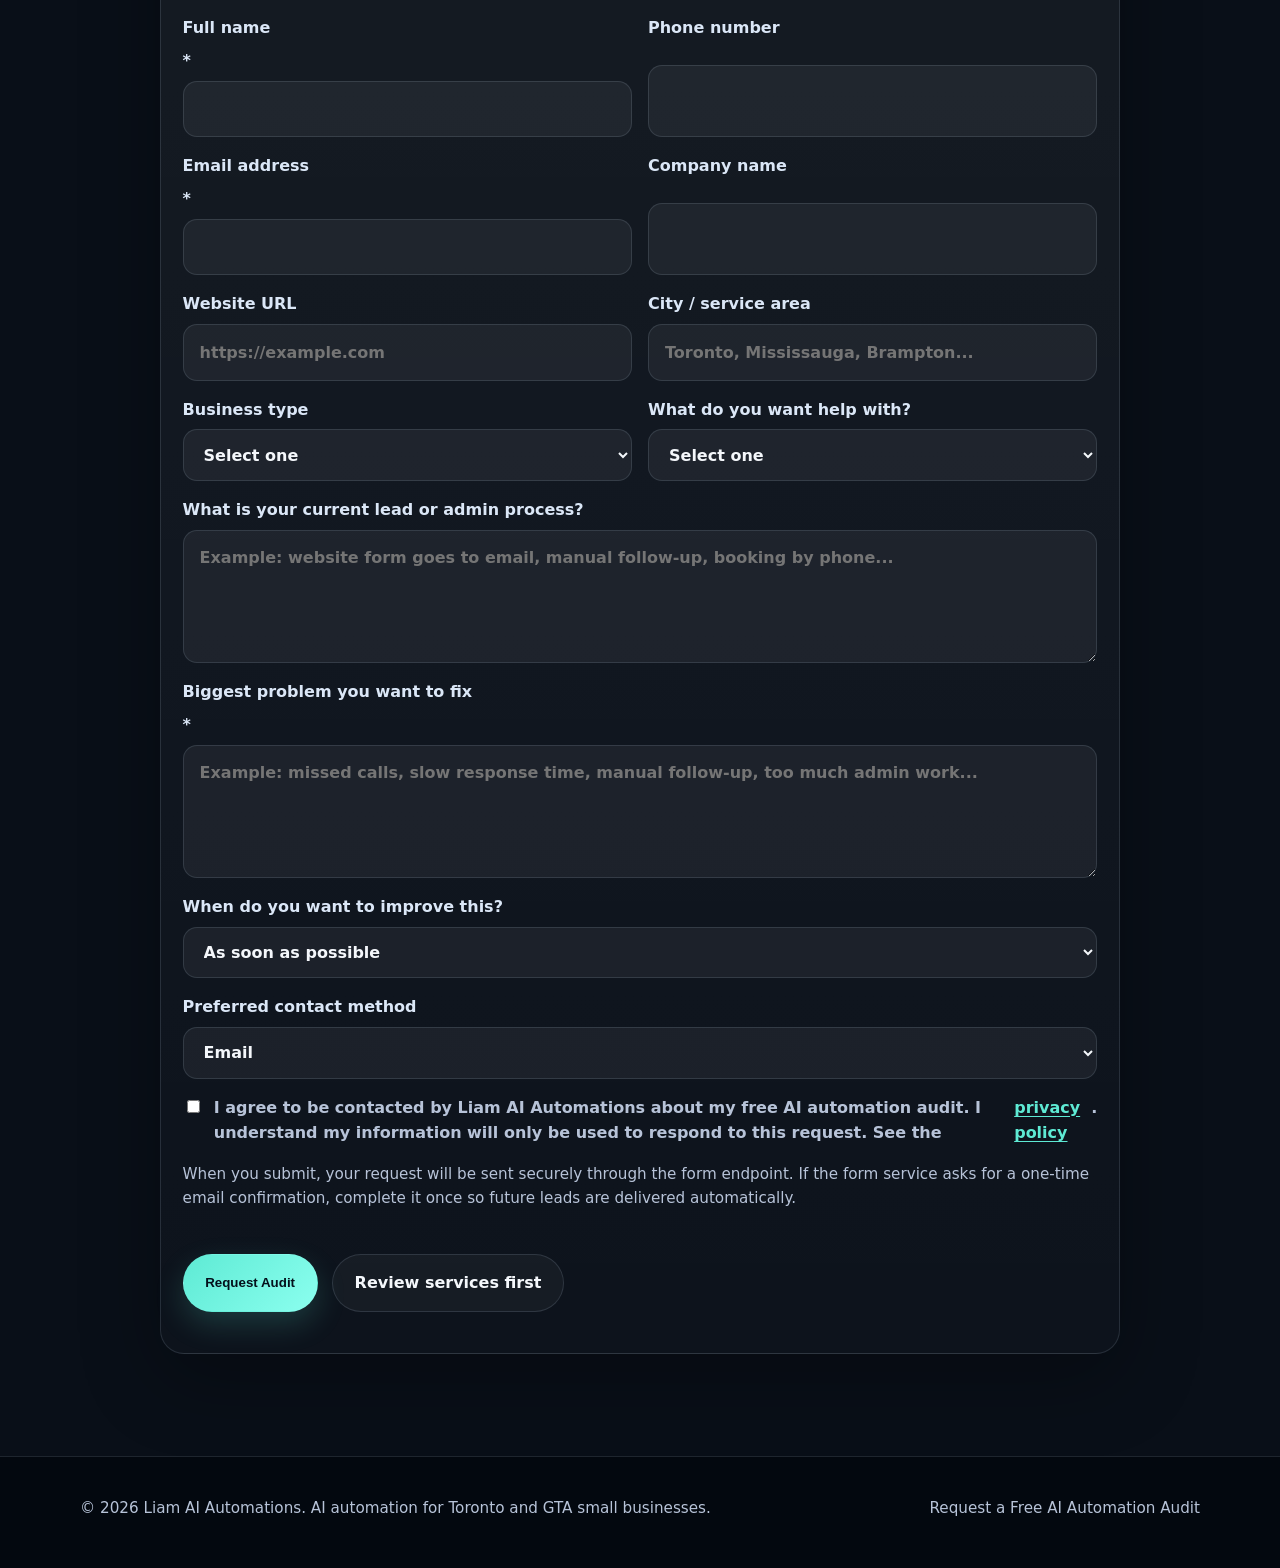
==== commit bc737d86: "fix: update audit form required fields" ====
--- a/index.html
+++ b/index.html
@@ -210,17 +210,17 @@
           <label for="full-name">Full name <span aria-hidden="true">*</span><input id="full-name" name="Full name" type="text" autocomplete="name" required /></label>
           <label for="phone">Phone number<input id="phone" name="Phone number" type="tel" autocomplete="tel" /></label>
           <label for="email">Email address <span aria-hidden="true">*</span><input id="email" name="Email address" type="email" autocomplete="email" required /></label>
-          <label for="company">Company name <span aria-hidden="true">*</span><input id="company" name="Company name" type="text" autocomplete="organization" required /></label>
+          <label for="company">Company name<input id="company" name="Company name" type="text" autocomplete="organization" /></label>
           <label for="website">Website URL<input id="website" name="Website URL" type="url" autocomplete="url" placeholder="https://example.com" /></label>
           <label for="location">City / service area<input id="location" name="City or service area" type="text" autocomplete="address-level2" placeholder="Toronto, Mississauga, Brampton..." /></label>
           <label for="business-type">Business type<select id="business-type" name="Business type"><option value="">Select one</option><option>Local service business</option><option>Clinic or wellness business</option><option>Contractor or home services</option><option>Real estate or mortgage</option><option>Coach or consultant</option><option>Professional services</option><option>Agency</option><option>Other</option></select></label>
-          <label for="interest">What do you want help with? <span aria-hidden="true">*</span><select id="interest" name="Automation interest" required><option value="">Select one</option><option>AI lead follow-up automation</option><option>AI appointment booking system</option><option>AI receptionist</option><option>AI agents for lead capture</option><option>AI consulting / automation roadmap</option><option>AI training for my team</option><option>Not sure — help me choose</option></select></label>
+          <label for="interest">What do you want help with?<select id="interest" name="Automation interest"><option value="">Select one</option><option>AI lead follow-up automation</option><option>AI appointment booking system</option><option>AI receptionist</option><option>AI agents for lead capture</option><option>AI consulting / automation roadmap</option><option>AI training for my team</option><option>Not sure — help me choose</option></select></label>
         </div>
         <label for="current-process">What is your current lead or admin process?<textarea id="current-process" name="Current lead or admin process" rows="4" placeholder="Example: website form goes to email, manual follow-up, booking by phone..."></textarea></label>
         <label for="main-problem">Biggest problem you want to fix <span aria-hidden="true">*</span><textarea id="main-problem" name="Biggest problem" rows="4" placeholder="Example: missed calls, slow response time, manual follow-up, too much admin work..." required></textarea></label>
         <label for="timeline">When do you want to improve this?<select id="timeline" name="Timeline"><option>As soon as possible</option><option>This month</option><option>Next 1–3 months</option><option>Just researching</option></select></label>
         <label for="contact-preference">Preferred contact method<select id="contact-preference" name="Preferred contact method"><option>Email</option><option>Phone</option><option>Email first, then phone</option></select></label>
-        <label class="consent"><input id="consent" name="Consent" type="checkbox" required /> I agree to be contacted by Liam AI Automations about my free AI automation audit. I understand my information will only be used to respond to this request. See the <a href="privacy.html">privacy policy</a>.</label>
+        <label class="consent"><input id="consent" name="Consent" type="checkbox" /> I agree to be contacted by Liam AI Automations about my free AI automation audit. I understand my information will only be used to respond to this request. See the <a href="privacy.html">privacy policy</a>.</label>
         <p class="form-note">When you submit, your request will be sent securely through the form endpoint. If the form service asks for a one-time email confirmation, complete it once so future leads are delivered automatically.</p>
         <div class="cta-row"><button class="button" type="submit">Request Audit</button><a class="button button-secondary" href="ai-automation-services-toronto.html">Review services first</a></div>
       </form>
--- a/styles.css
+++ b/styles.css
@@ -1,6 +1,6 @@
  :root {
   --bg: #07111f; --bg-alt: #0b1728; --surface: rgba(10, 20, 36, 0.92); --surface-2: rgba(13, 28, 48, 0.92); --text: #f4f7fb; --muted: #b7c3d8; --line: rgba(191, 208, 231, 0.14); --accent: #5eead4; --accent-2: #60a5fa; --shadow: 0 24px 80px rgba(0,0,0,.3); --radius: 24px; --radius-sm: 16px; --container: 1120px; }
-*{box-sizing:border-box} html{scroll-behavior:smooth} body{margin:0;font-family:Inter,ui-sans-serif,system-ui,-apple-system,BlinkMacSystemFont,"Segoe UI",sans-serif;background:#050b14;color:var(--text);line-height:1.6} a{color:inherit;text-decoration:none} .container{width:min(100% - 2rem,var(--container));margin:0 auto}.narrow{width:min(100% - 2rem,960px)}.section{padding:clamp(4rem,8vw,7rem) 0}.section-alt{background:rgba(255,255,255,.015)}.site-header{position:sticky;top:0;z-index:20;backdrop-filter:blur(16px);background:rgba(4,10,18,.78);border-bottom:1px solid var(--line)}.nav{min-height:76px;display:flex;align-items:center;justify-content:space-between;gap:1rem}.brand{display:inline-flex;align-items:center;gap:.9rem}.brand-mark{width:44px;height:44px;display:grid;place-items:center;border-radius:14px;background:linear-gradient(135deg,var(--accent),var(--accent-2));color:#04101b;font-weight:900;letter-spacing:.04em}.brand-text{display:grid}.brand-text small,.eyebrow,.section-kicker,.panel-label,.trust-list,.footer-inner,.stats-grid p,.step span{color:var(--muted)}.brand-text small{font-size:.88rem}.nav-links{display:flex;align-items:center;gap:1rem;flex-wrap:wrap}.nav-links a{font-size:.95rem}.hero-grid,.two-col,.service-layout{display:grid;gap:1.5rem}.hero-grid{grid-template-columns:minmax(0,1.25fr) minmax(300px,.9fr);align-items:center}.hero-copy h1,.section h2{line-height:1.04;letter-spacing:-.04em;margin:0}.hero-copy h1{font-size:clamp(2.6rem,6vw,5.35rem);max-width:12ch;margin-top:.55rem}.section h2{font-size:clamp(2rem,4vw,3.3rem);max-width:17ch;margin-bottom:1.2rem}.lead{font-size:clamp(1.05rem,1.7vw,1.22rem);color:#d7e1f0;max-width:64ch}.eyebrow,.section-kicker,.panel-label{text-transform:uppercase;letter-spacing:.18em;font-size:.78rem;font-weight:700}.cta-row{display:flex;flex-wrap:wrap;gap:.9rem;margin:1.7rem 0 1.2rem}.button{display:inline-flex;align-items:center;justify-content:center;padding:.95rem 1.35rem;border-radius:999px;border:1px solid transparent;background:linear-gradient(135deg,var(--accent),#8bffef);color:#04101b;font-weight:800;box-shadow:0 12px 30px rgba(94,234,212,.18)}.button:hover{transform:translateY(-1px)}.button-secondary,.button-small{background:rgba(255,255,255,.04);color:var(--text);border-color:var(--line);box-shadow:none}.button-small{padding:.72rem 1rem}.text-link{display:inline-flex;margin-top:.8rem;color:var(--accent);font-weight:800}.trust-list,.check-list{list-style:none;padding:0;margin:1.2rem 0 0}.trust-list li,.check-list li{position:relative;padding-left:1.4rem;margin:.55rem 0}.trust-list li:before,.check-list li:before{content:"";position:absolute;left:0;top:.7rem;width:.45rem;height:.45rem;border-radius:50%;background:var(--accent);box-shadow:0 0 0 5px rgba(94,234,212,.1)}.hero-panel,.panel-card,.info-card,.feature-card,.step,.contact-card,.faq-list details,.muted-card{background:linear-gradient(180deg,rgba(255,255,255,.04),rgba(255,255,255,.02));border:1px solid var(--line);border-radius:var(--radius);box-shadow:var(--shadow)}.hero-panel{padding:1rem}.panel-card,.contact-card{padding:1.2rem}.panel-card-accent{background:linear-gradient(180deg,rgba(255,255,255,.055),rgba(255,255,255,.02))}.panel-card strong{display:block;font-size:1.4rem;margin:.3rem 0 .65rem}.panel-card p{margin:0;color:#d8e5f7}.stats-grid{display:grid;grid-template-columns:repeat(3,1fr);gap:.75rem;margin-top:.9rem}.stats-grid article{padding:1rem;border-radius:var(--radius-sm);background:rgba(255,255,255,.03);border:1px solid rgba(255,255,255,.06)}.stats-grid span{display:block;font-size:1.5rem;font-weight:900;color:var(--accent)}.two-col{grid-template-columns:repeat(2,minmax(0,1fr))}.card-grid,.steps,.faq-list{display:grid;gap:1rem}.three-up{grid-template-columns:repeat(3,minmax(0,1fr))}.info-card,.feature-card,.step,.faq-list details,.contact-card,.muted-card{padding:1.35rem}.info-card h3,.feature-card h3,.step h3{margin-top:0;margin-bottom:.7rem}.feature-card ul{margin:1rem 0 0;padding-left:1.2rem;color:var(--muted)}.service-layout{grid-template-columns:repeat(2,minmax(0,1fr))}.four-cards{grid-template-columns:repeat(2,minmax(0,1fr))}.steps{grid-template-columns:repeat(4,minmax(0,1fr))}.step span{display:inline-flex;align-items:center;justify-content:center;min-width:3.2rem;min-height:3.2rem;margin-bottom:1rem;border-radius:999px;border:1px solid var(--line);background:rgba(255,255,255,.03);font-weight:800}.tag-grid{display:flex;flex-wrap:wrap;gap:.75rem;margin-top:1.3rem}.tag-grid span{border:1px solid var(--line);background:rgba(255,255,255,.035);border-radius:999px;padding:.72rem 1rem;color:#d7e1f0}.faq-list details + details{margin-top:.9rem}.faq-list summary{cursor:pointer;font-weight:800}.faq-list p,.info-card p,.feature-card p{color:var(--muted);margin-bottom:0}.contact-card{text-align:center;background:linear-gradient(180deg,rgba(255,255,255,.055),rgba(255,255,255,.02))}.contact-card h2{max-width:18ch;margin-left:auto;margin-right:auto}.site-footer{border-top:1px solid var(--line);padding:1.5rem 0 2rem;background:rgba(2,7,13,.6)}.footer-inner{display:flex;justify-content:space-between;gap:1rem;flex-wrap:wrap;font-size:.95rem}@media(max-width:980px){.hero-grid,.two-col,.service-layout,.three-up,.steps,.four-cards{grid-template-columns:1fr}.hero-copy h1{max-width:14ch}}
+*{box-sizing:border-box} html{scroll-behavior:smooth} body{margin:0;font-family:Inter,ui-sans-serif,system-ui,-apple-system,BlinkMacSystemFont,"Segoe UI",sans-serif;background:#050b14;color:var(--text);line-height:1.6} a{color:inherit;text-decoration:none} .container{width:min(100% - 2rem,var(--container));margin:0 auto}.narrow{width:min(100% - 2rem,960px)}.section{padding:clamp(4rem,8vw,7rem) 0}.section-alt{background:rgba(255,255,255,.015)}.site-header{position:sticky;top:0;z-index:20;backdrop-filter:blur(16px);background:rgba(4,10,18,.78);border-bottom:1px solid var(--line)}.nav{min-height:76px;display:flex;align-items:center;justify-content:space-between;gap:1rem}.brand{display:inline-flex;align-items:center;gap:.9rem}.brand-mark{width:44px;height:44px;display:grid;place-items:center;border-radius:14px;background:linear-gradient(135deg,var(--accent),var(--accent-2));color:#04101b;font-weight:900;letter-spacing:.04em}.brand-text{display:grid}.brand-text small,.eyebrow,.section-kicker,.panel-label,.trust-list,.footer-inner,.stats-grid p,.step span{color:var(--muted)}.brand-text small{font-size:.88rem}.nav-links{display:flex;align-items:center;gap:1rem;flex-wrap:wrap}.nav-links a{font-size:.95rem}.nav-toggle{display:none;align-items:center;justify-content:center;border:1px solid var(--line);border-radius:999px;background:rgba(255,255,255,.06);color:var(--text);padding:.65rem 1rem;font:inherit;font-weight:800;cursor:pointer}.hero-grid,.two-col,.service-layout{display:grid;gap:1.5rem}.hero-grid{grid-template-columns:minmax(0,1.25fr) minmax(300px,.9fr);align-items:center}.hero-copy h1,.section h2{line-height:1.04;letter-spacing:-.04em;margin:0}.hero-copy h1{font-size:clamp(2.6rem,6vw,5.35rem);max-width:12ch;margin-top:.55rem}.section h2{font-size:clamp(2rem,4vw,3.3rem);max-width:17ch;margin-bottom:1.2rem}.lead{font-size:clamp(1.05rem,1.7vw,1.22rem);color:#d7e1f0;max-width:64ch}.eyebrow,.section-kicker,.panel-label{text-transform:uppercase;letter-spacing:.18em;font-size:.78rem;font-weight:700}.cta-row{display:flex;flex-wrap:wrap;gap:.9rem;margin:1.7rem 0 1.2rem}.button{display:inline-flex;align-items:center;justify-content:center;padding:.95rem 1.35rem;border-radius:999px;border:1px solid transparent;background:linear-gradient(135deg,var(--accent),#8bffef);color:#04101b;font-weight:800;box-shadow:0 12px 30px rgba(94,234,212,.18)}.button:hover{transform:translateY(-1px)}.button-secondary,.button-small{background:rgba(255,255,255,.04);color:var(--text);border-color:var(--line);box-shadow:none}.button-small{padding:.72rem 1rem}.text-link{display:inline-flex;margin-top:.8rem;color:var(--accent);font-weight:800}.trust-list,.check-list{list-style:none;padding:0;margin:1.2rem 0 0}.trust-list li,.check-list li{position:relative;padding-left:1.4rem;margin:.55rem 0}.trust-list li:before,.check-list li:before{content:"";position:absolute;left:0;top:.7rem;width:.45rem;height:.45rem;border-radius:50%;background:var(--accent);box-shadow:0 0 0 5px rgba(94,234,212,.1)}.hero-panel,.panel-card,.info-card,.feature-card,.step,.contact-card,.faq-list details,.muted-card{background:linear-gradient(180deg,rgba(255,255,255,.04),rgba(255,255,255,.02));border:1px solid var(--line);border-radius:var(--radius);box-shadow:var(--shadow)}.hero-panel{padding:1rem}.panel-card,.contact-card{padding:1.2rem}.panel-card-accent{background:linear-gradient(180deg,rgba(255,255,255,.055),rgba(255,255,255,.02))}.panel-card strong{display:block;font-size:1.4rem;margin:.3rem 0 .65rem}.panel-card p{margin:0;color:#d8e5f7}.stats-grid{display:grid;grid-template-columns:repeat(3,1fr);gap:.75rem;margin-top:.9rem}.stats-grid article{padding:1rem;border-radius:var(--radius-sm);background:rgba(255,255,255,.03);border:1px solid rgba(255,255,255,.06)}.stats-grid span{display:block;font-size:1.5rem;font-weight:900;color:var(--accent)}.two-col{grid-template-columns:repeat(2,minmax(0,1fr))}.card-grid,.steps,.faq-list{display:grid;gap:1rem}.three-up{grid-template-columns:repeat(3,minmax(0,1fr))}.info-card,.feature-card,.step,.faq-list details,.contact-card,.muted-card{padding:1.35rem}.info-card h3,.feature-card h3,.step h3{margin-top:0;margin-bottom:.7rem}.feature-card ul{margin:1rem 0 0;padding-left:1.2rem;color:var(--muted)}.service-layout{grid-template-columns:repeat(2,minmax(0,1fr))}.four-cards{grid-template-columns:repeat(2,minmax(0,1fr))}.steps{grid-template-columns:repeat(4,minmax(0,1fr))}.step span{display:inline-flex;align-items:center;justify-content:center;min-width:3.2rem;min-height:3.2rem;margin-bottom:1rem;border-radius:999px;border:1px solid var(--line);background:rgba(255,255,255,.03);font-weight:800}.tag-grid{display:flex;flex-wrap:wrap;gap:.75rem;margin-top:1.3rem}.tag-grid span{border:1px solid var(--line);background:rgba(255,255,255,.035);border-radius:999px;padding:.72rem 1rem;color:#d7e1f0}.faq-list details + details{margin-top:.9rem}.faq-list summary{cursor:pointer;font-weight:800}.faq-list p,.info-card p,.feature-card p{color:var(--muted);margin-bottom:0}.contact-card{text-align:center;background:linear-gradient(180deg,rgba(255,255,255,.055),rgba(255,255,255,.02))}.contact-card h2{max-width:18ch;margin-left:auto;margin-right:auto}.site-footer{border-top:1px solid var(--line);padding:1.5rem 0 2rem;background:rgba(2,7,13,.6)}.footer-inner{display:flex;justify-content:space-between;gap:1rem;flex-wrap:wrap;font-size:.95rem}@media(max-width:980px){.hero-grid,.two-col,.service-layout,.three-up,.steps,.four-cards{grid-template-columns:1fr}.hero-copy h1{max-width:14ch}}
 @media(max-width:720px){
   .nav { align-items: center; padding: .8rem 0; }
   .nav-toggle { display: inline-flex; }
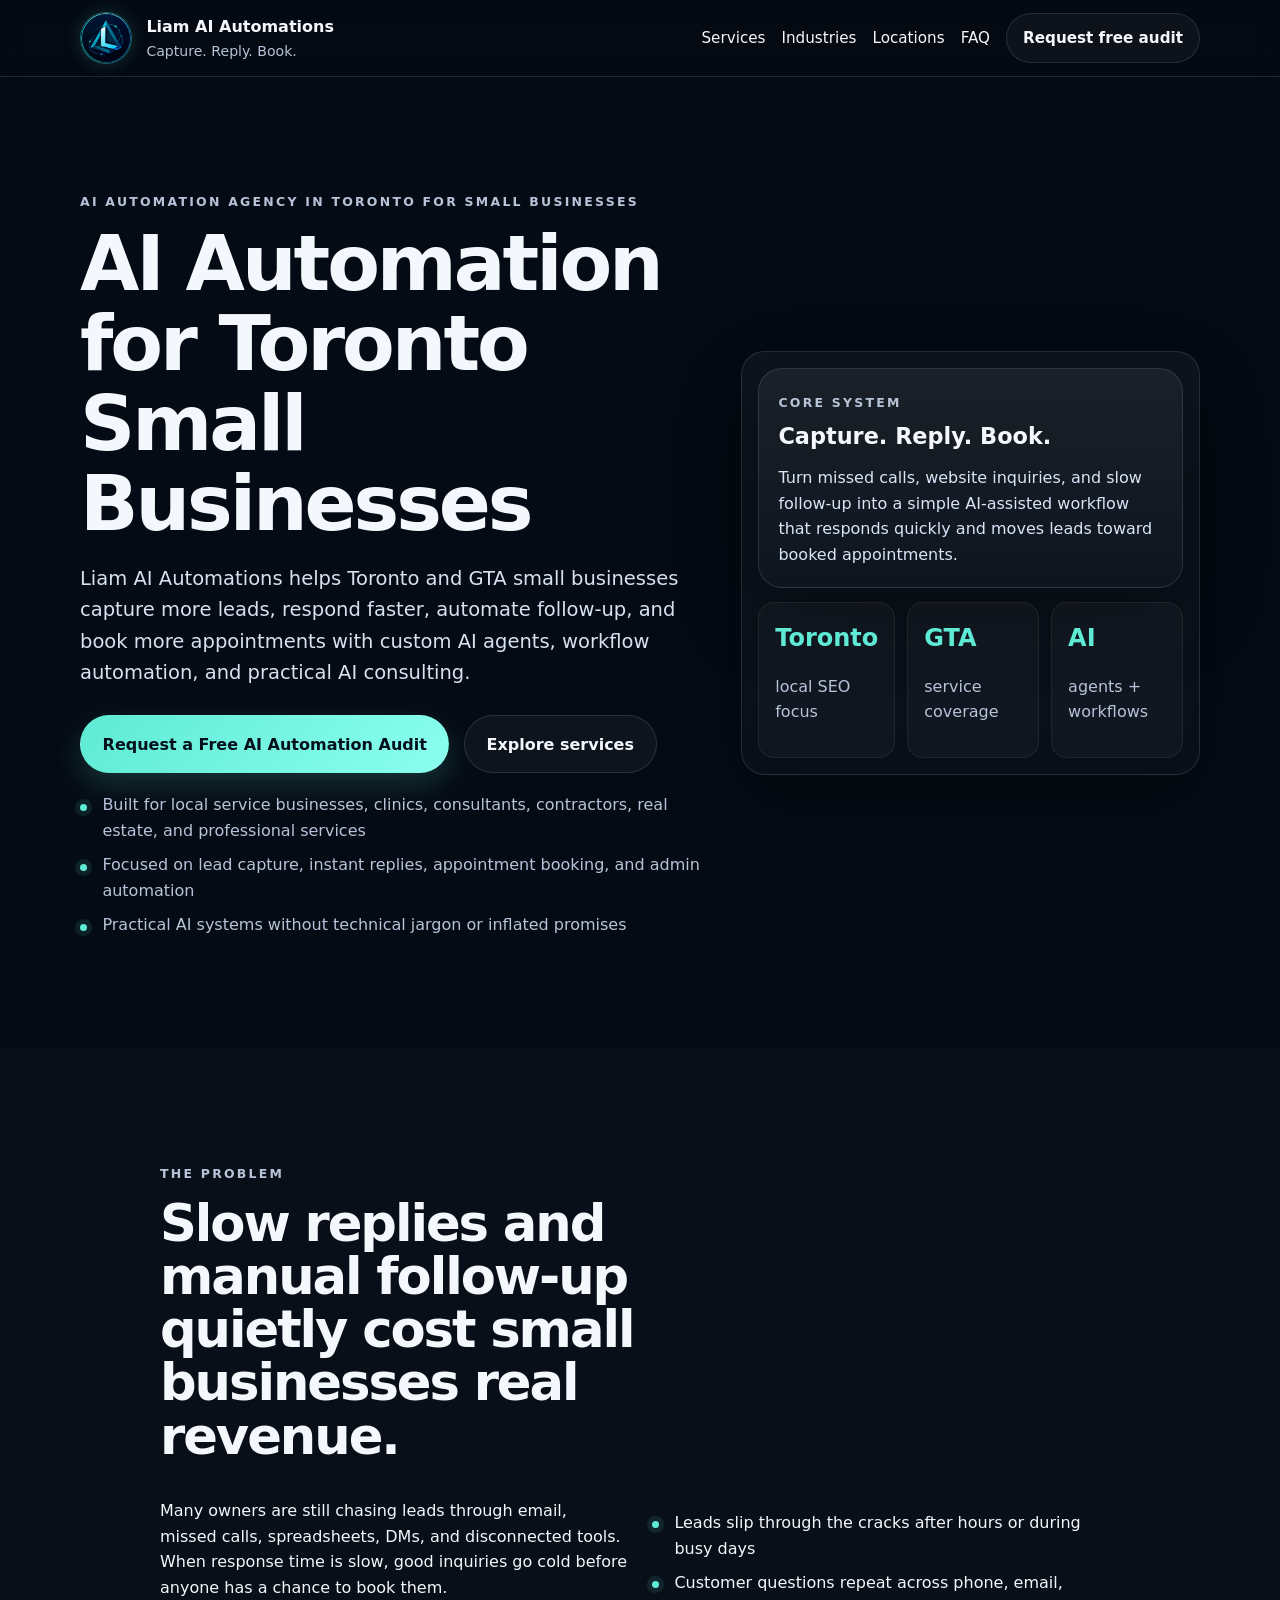
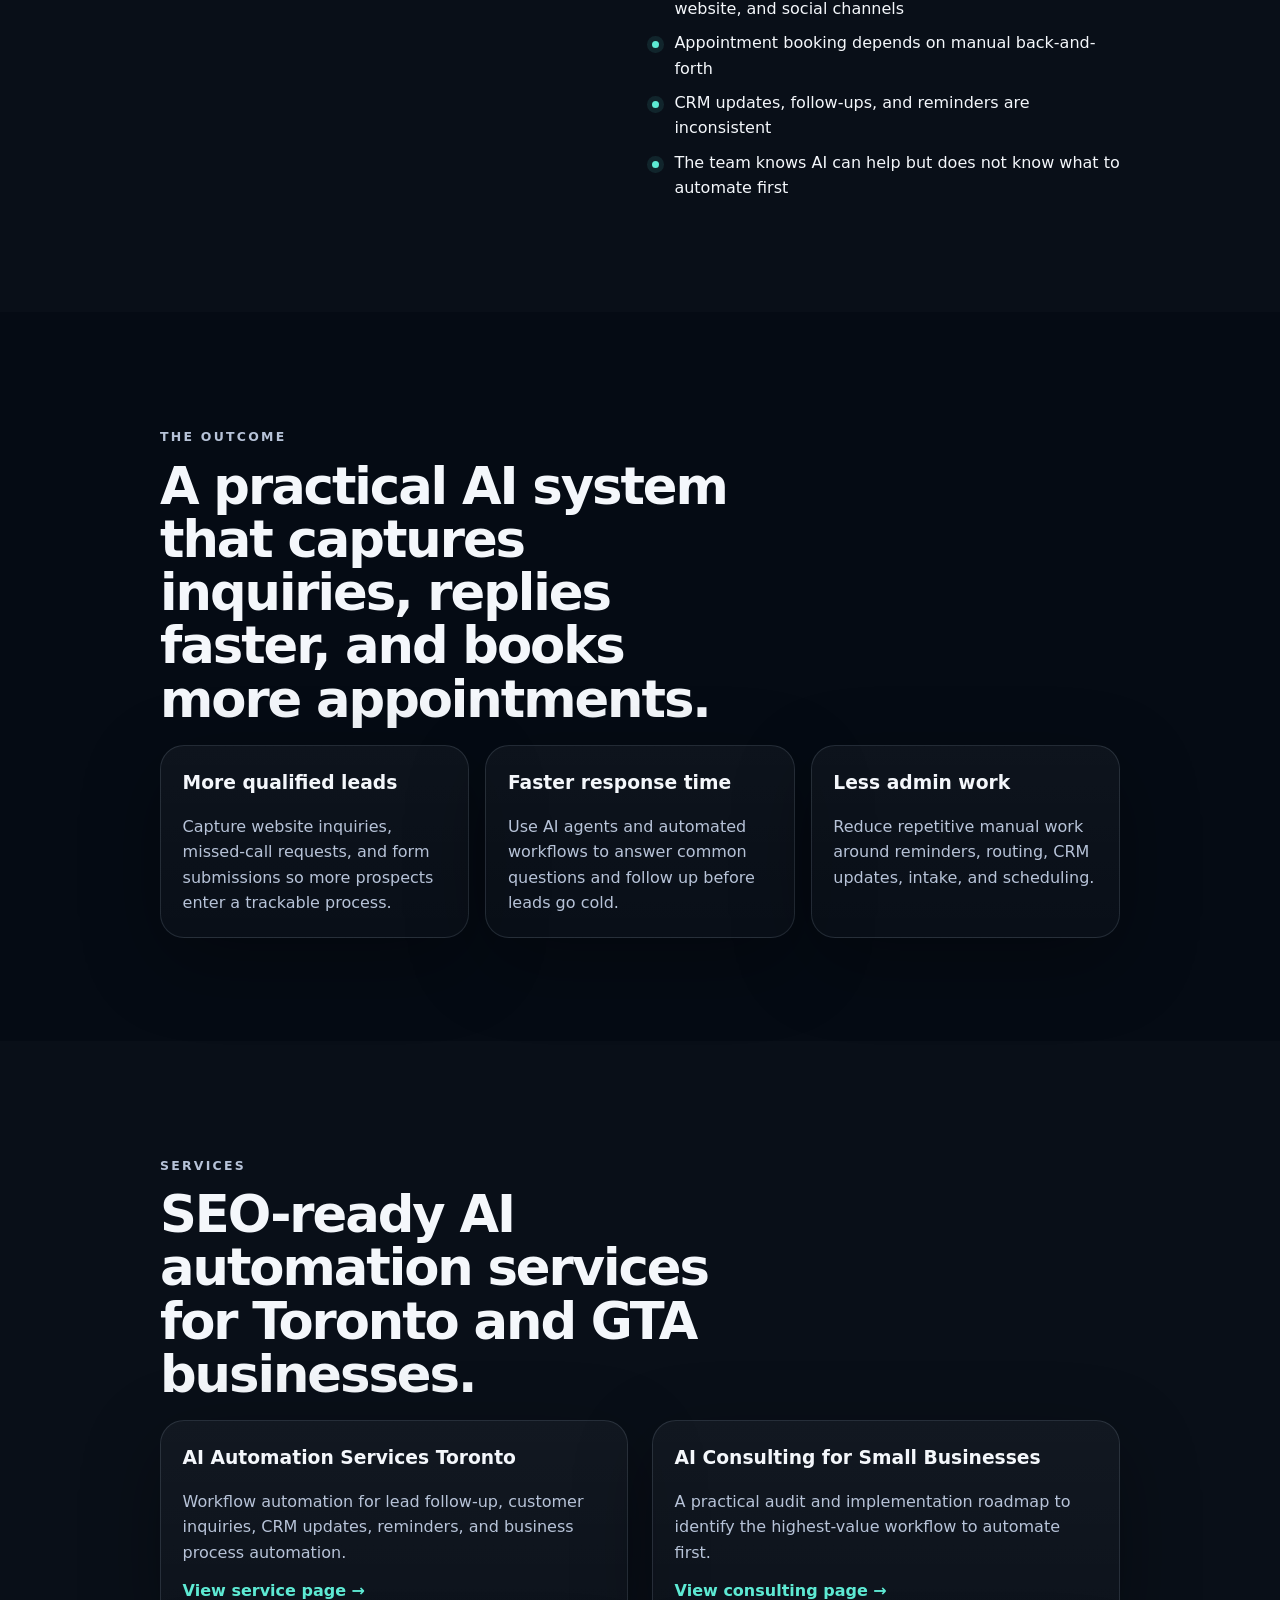
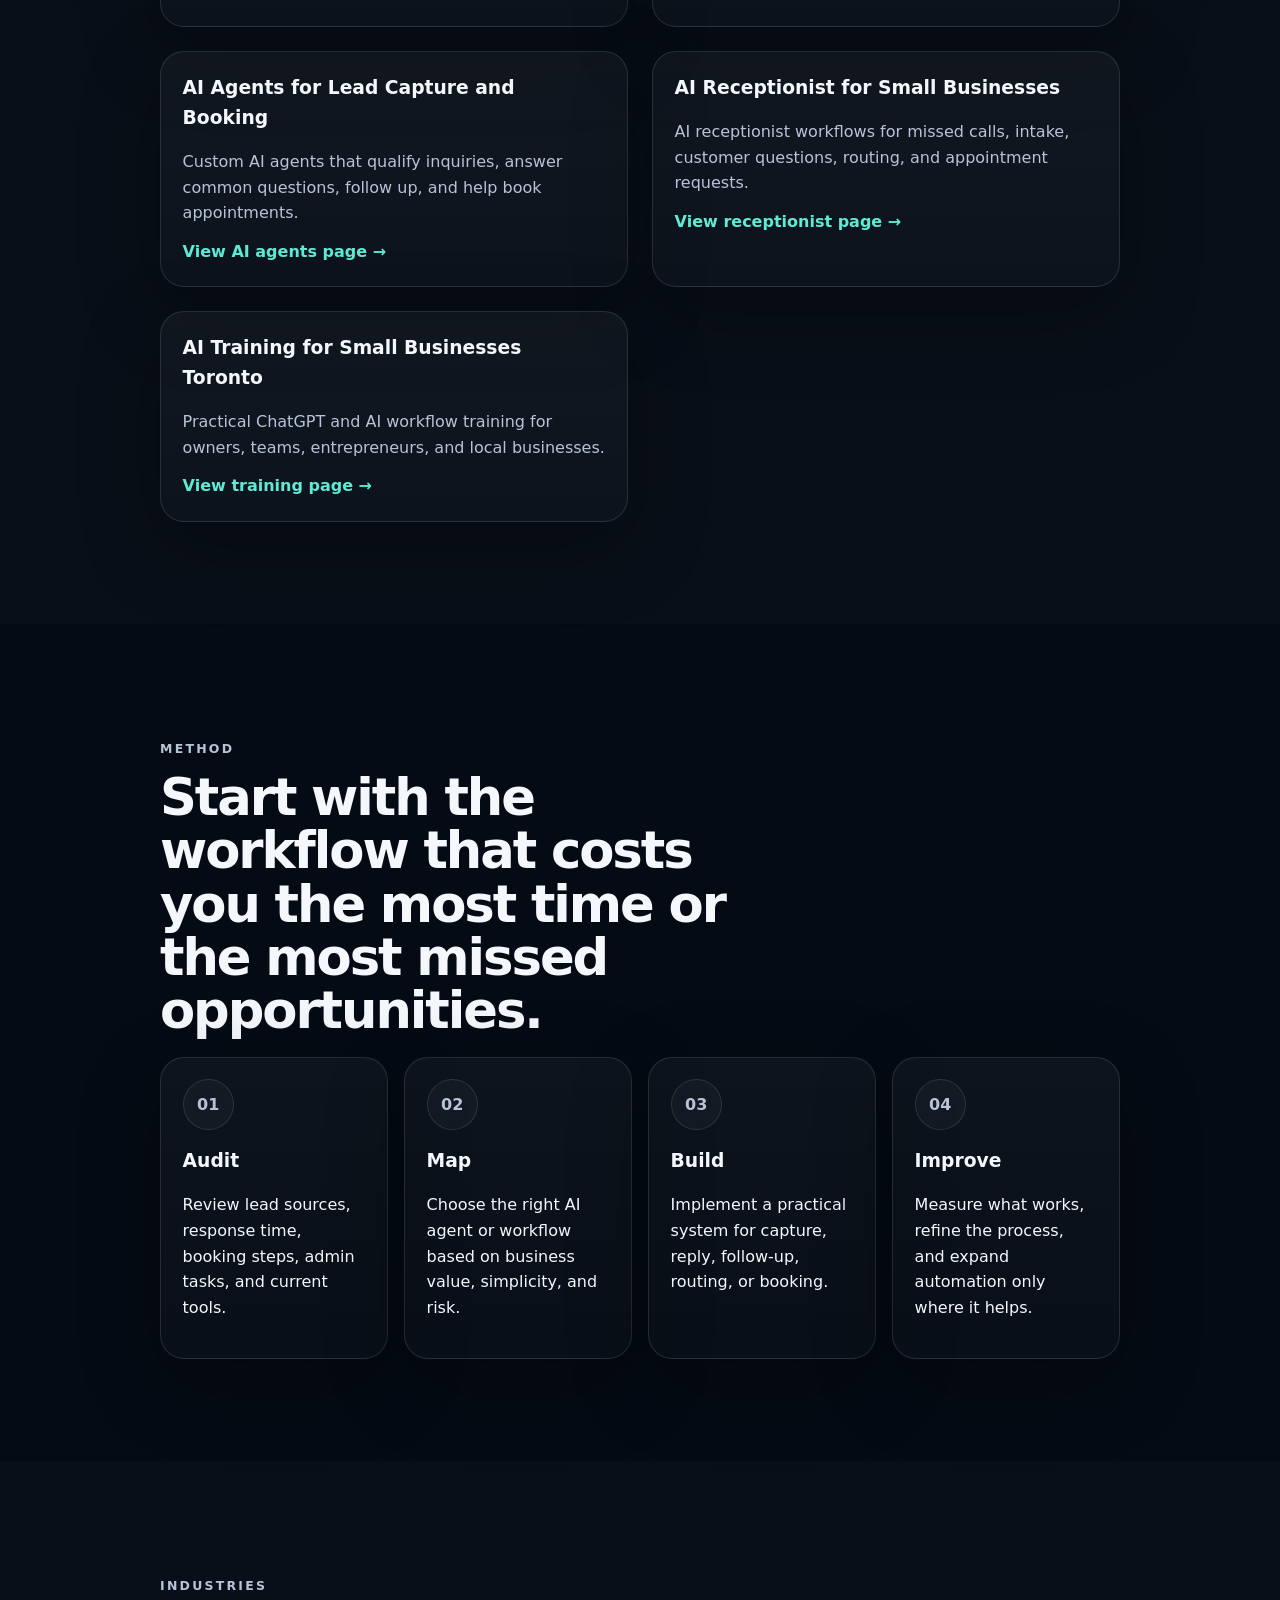
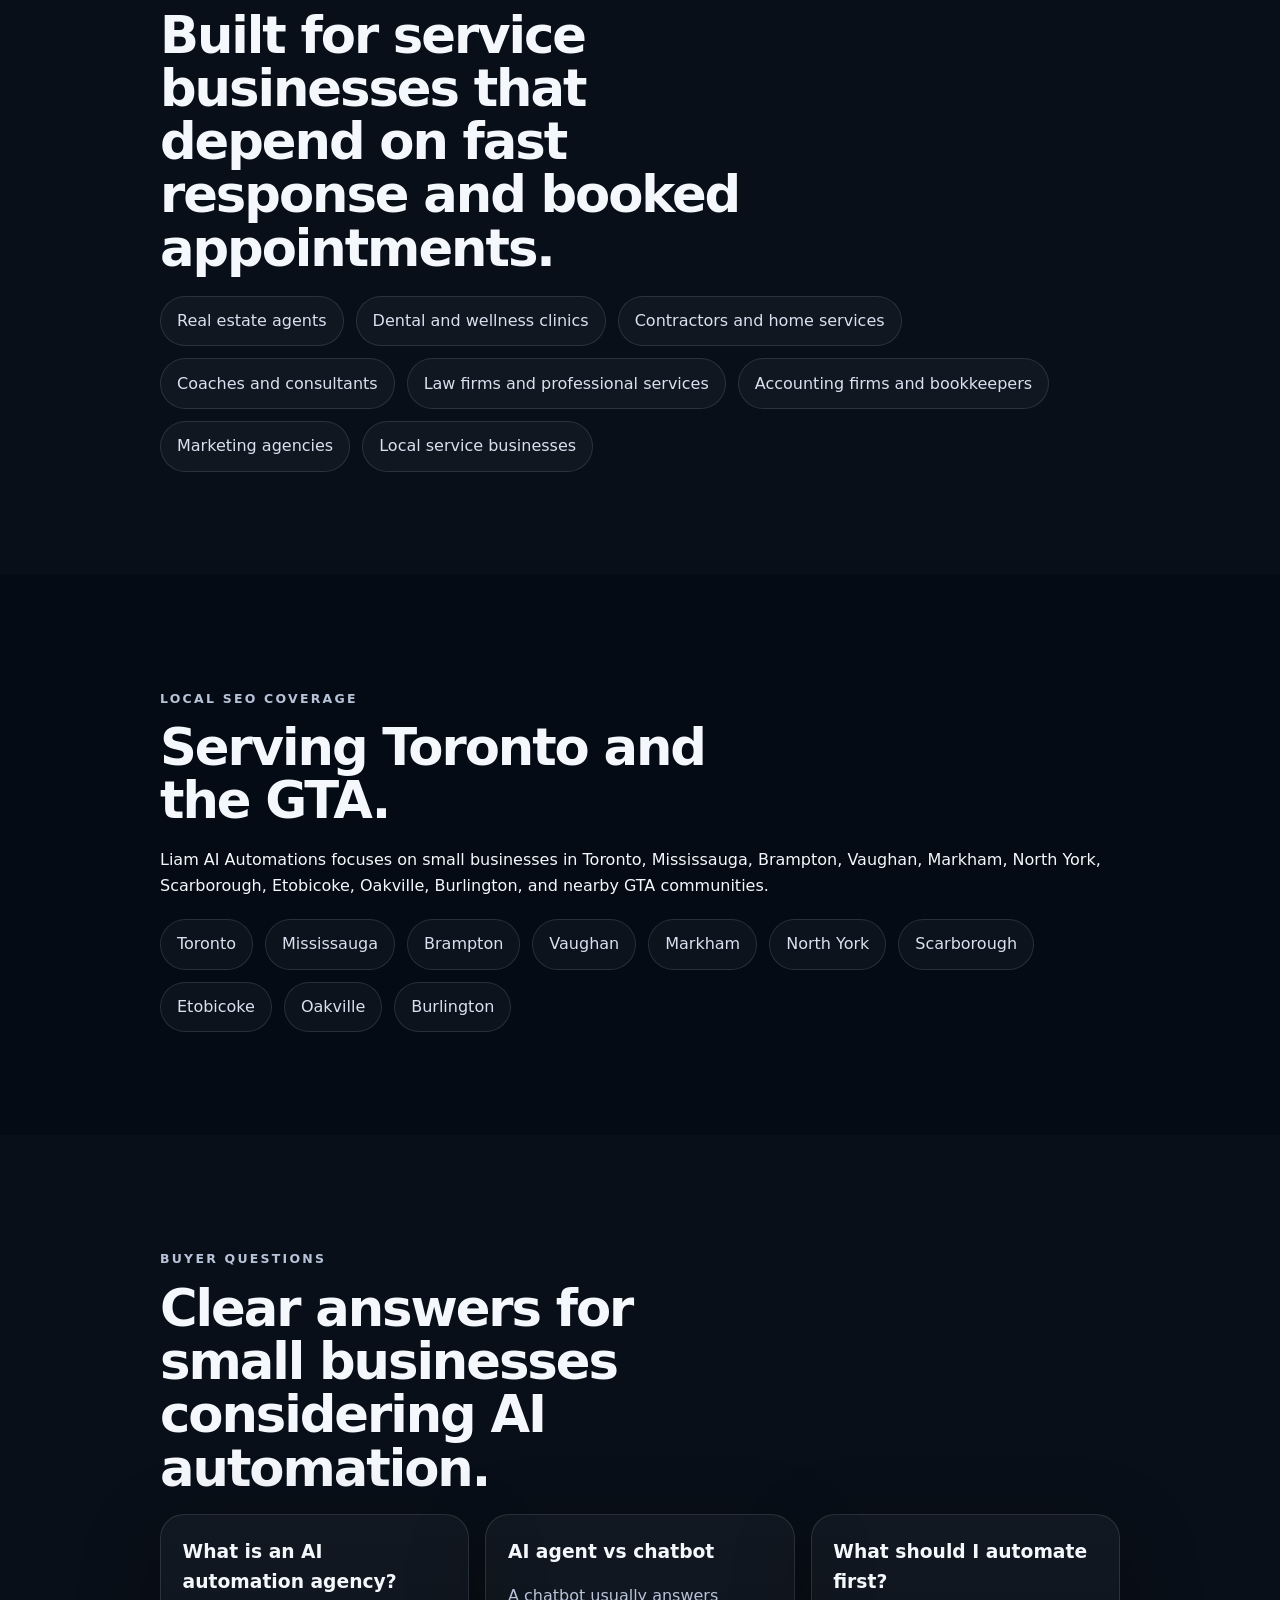
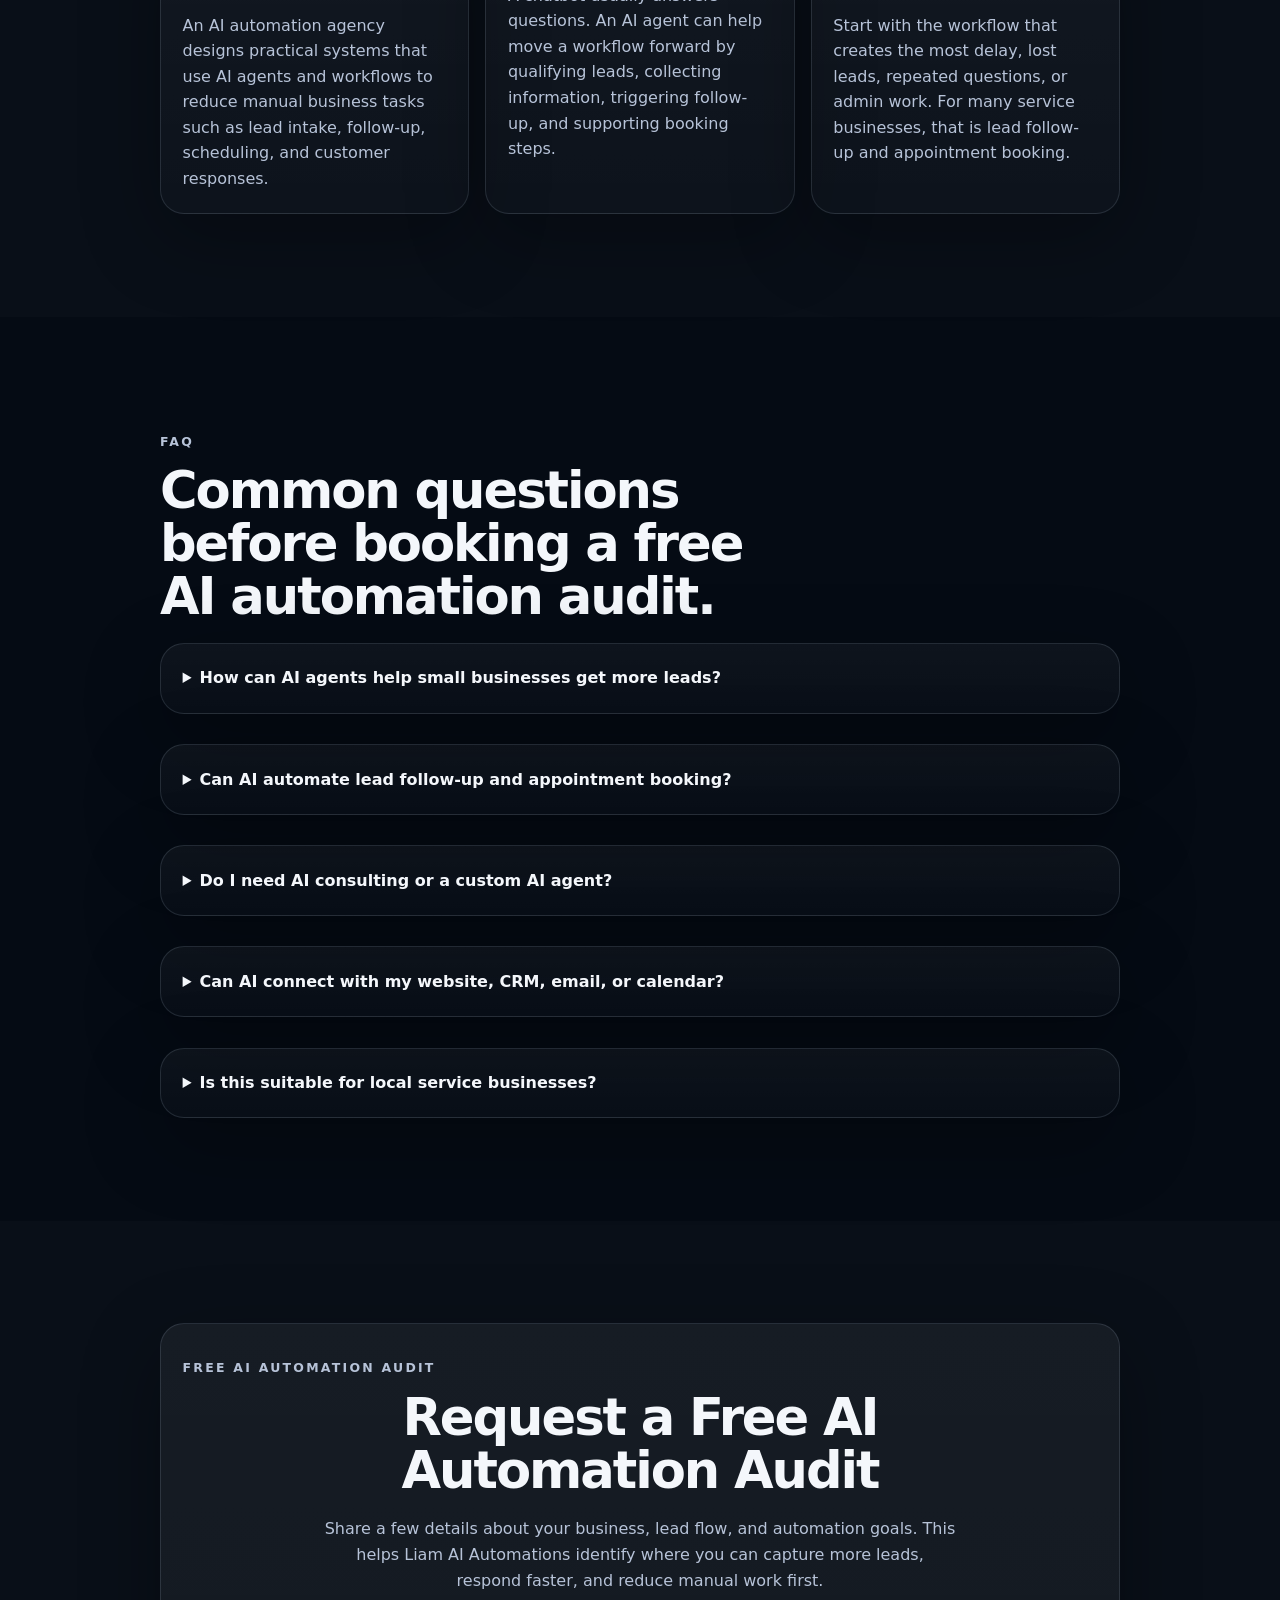
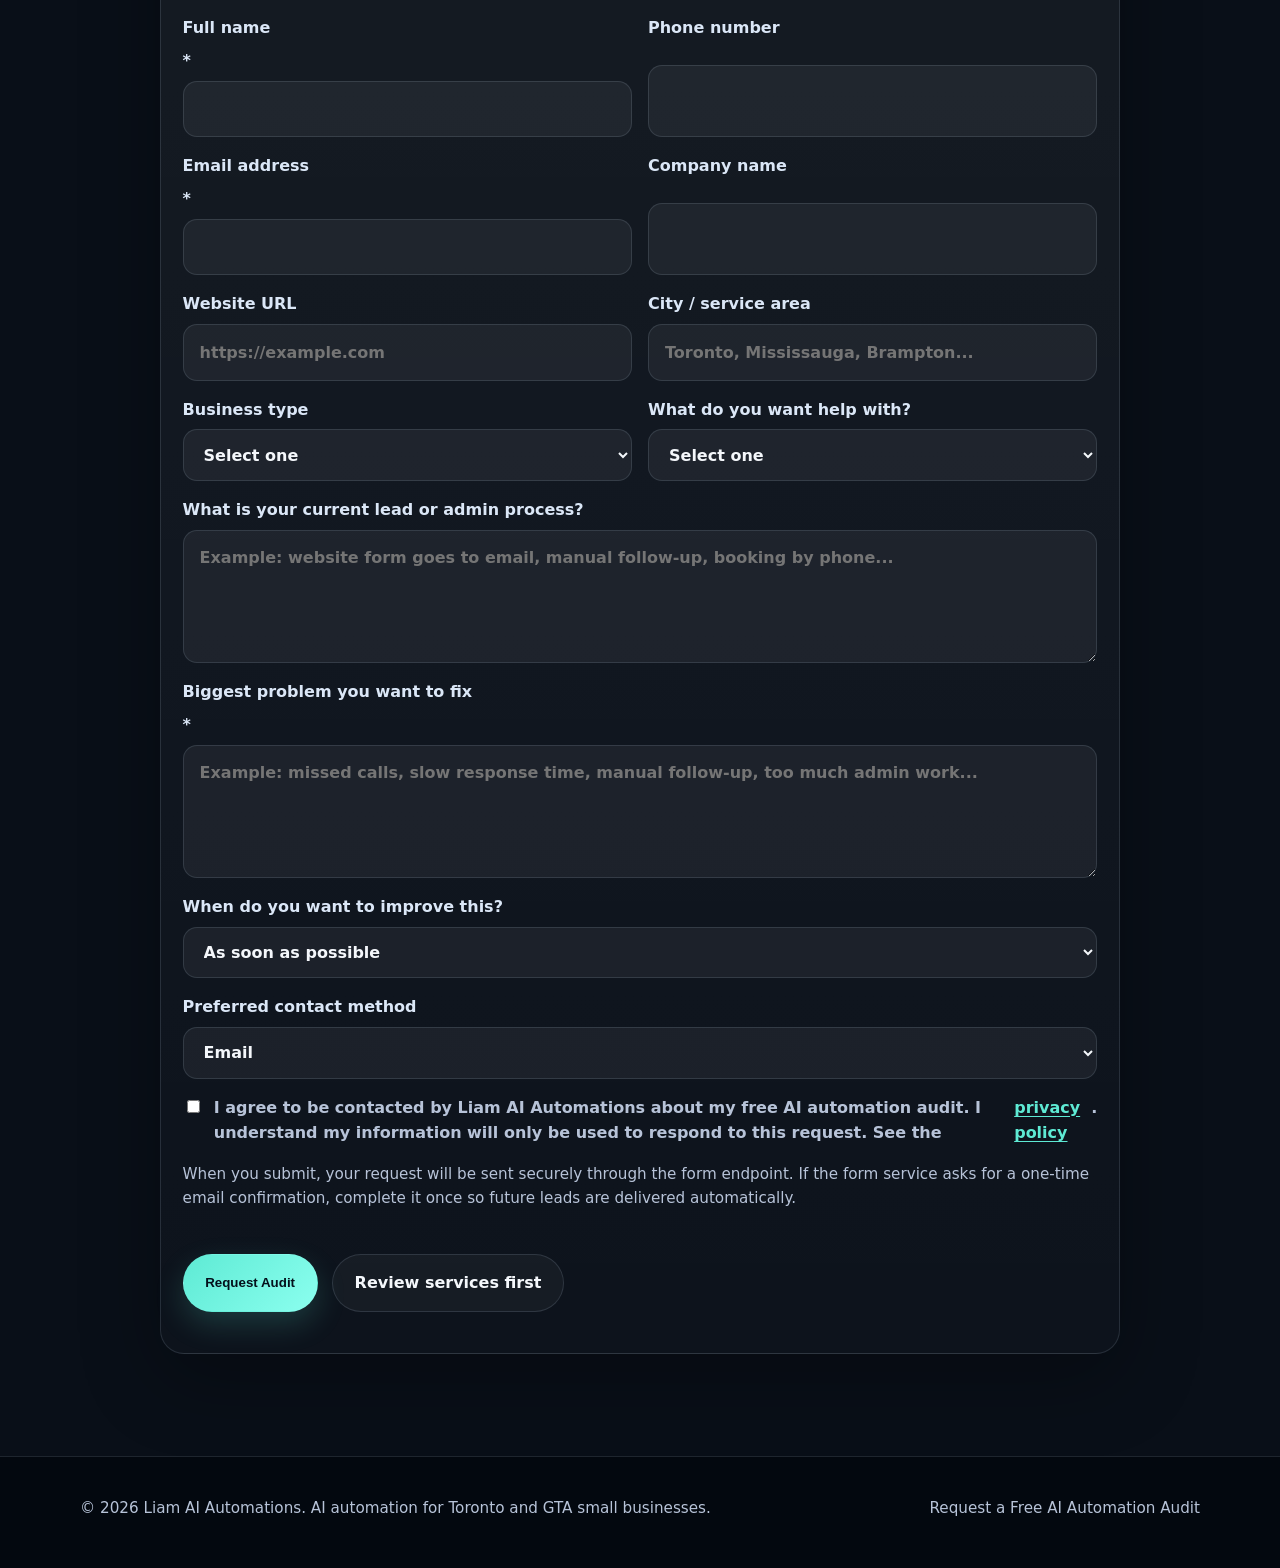
==== commit 6979d5cd: "Replace header initials with Liam logo" ====
--- a/index.html
+++ b/index.html
@@ -138,7 +138,7 @@
 <header class="site-header">
   <div class="container nav">
     <a class="brand" href="index.html" aria-label="Liam AI Automations home">
-      <span class="brand-mark">LAA</span>
+      <span class="brand-mark" aria-hidden="true"><img src="assets/liam-ai-automations-logo.png" alt="" /></span>
       <span class="brand-text"><strong>Liam AI Automations</strong><small>Capture. Reply. Book.</small></span>
     </a>
     <button class="nav-toggle" type="button" aria-expanded="false" aria-controls="primary-navigation">Menu</button>
--- a/styles.css
+++ b/styles.css
@@ -1,6 +1,6 @@
  :root {
   --bg: #07111f; --bg-alt: #0b1728; --surface: rgba(10, 20, 36, 0.92); --surface-2: rgba(13, 28, 48, 0.92); --text: #f4f7fb; --muted: #b7c3d8; --line: rgba(191, 208, 231, 0.14); --accent: #5eead4; --accent-2: #60a5fa; --shadow: 0 24px 80px rgba(0,0,0,.3); --radius: 24px; --radius-sm: 16px; --container: 1120px; }
-*{box-sizing:border-box} html{scroll-behavior:smooth} body{margin:0;font-family:Inter,ui-sans-serif,system-ui,-apple-system,BlinkMacSystemFont,"Segoe UI",sans-serif;background:#050b14;color:var(--text);line-height:1.6} a{color:inherit;text-decoration:none} .container{width:min(100% - 2rem,var(--container));margin:0 auto}.narrow{width:min(100% - 2rem,960px)}.section{padding:clamp(4rem,8vw,7rem) 0}.section-alt{background:rgba(255,255,255,.015)}.site-header{position:sticky;top:0;z-index:20;backdrop-filter:blur(16px);background:rgba(4,10,18,.78);border-bottom:1px solid var(--line)}.nav{min-height:76px;display:flex;align-items:center;justify-content:space-between;gap:1rem}.brand{display:inline-flex;align-items:center;gap:.9rem}.brand-mark{width:44px;height:44px;display:grid;place-items:center;border-radius:14px;background:linear-gradient(135deg,var(--accent),var(--accent-2));color:#04101b;font-weight:900;letter-spacing:.04em}.brand-text{display:grid}.brand-text small,.eyebrow,.section-kicker,.panel-label,.trust-list,.footer-inner,.stats-grid p,.step span{color:var(--muted)}.brand-text small{font-size:.88rem}.nav-links{display:flex;align-items:center;gap:1rem;flex-wrap:wrap}.nav-links a{font-size:.95rem}.nav-toggle{display:none;align-items:center;justify-content:center;border:1px solid var(--line);border-radius:999px;background:rgba(255,255,255,.06);color:var(--text);padding:.65rem 1rem;font:inherit;font-weight:800;cursor:pointer}.hero-grid,.two-col,.service-layout{display:grid;gap:1.5rem}.hero-grid{grid-template-columns:minmax(0,1.25fr) minmax(300px,.9fr);align-items:center}.hero-copy h1,.section h2{line-height:1.04;letter-spacing:-.04em;margin:0}.hero-copy h1{font-size:clamp(2.6rem,6vw,5.35rem);max-width:12ch;margin-top:.55rem}.section h2{font-size:clamp(2rem,4vw,3.3rem);max-width:17ch;margin-bottom:1.2rem}.lead{font-size:clamp(1.05rem,1.7vw,1.22rem);color:#d7e1f0;max-width:64ch}.eyebrow,.section-kicker,.panel-label{text-transform:uppercase;letter-spacing:.18em;font-size:.78rem;font-weight:700}.cta-row{display:flex;flex-wrap:wrap;gap:.9rem;margin:1.7rem 0 1.2rem}.button{display:inline-flex;align-items:center;justify-content:center;padding:.95rem 1.35rem;border-radius:999px;border:1px solid transparent;background:linear-gradient(135deg,var(--accent),#8bffef);color:#04101b;font-weight:800;box-shadow:0 12px 30px rgba(94,234,212,.18)}.button:hover{transform:translateY(-1px)}.button-secondary,.button-small{background:rgba(255,255,255,.04);color:var(--text);border-color:var(--line);box-shadow:none}.button-small{padding:.72rem 1rem}.text-link{display:inline-flex;margin-top:.8rem;color:var(--accent);font-weight:800}.trust-list,.check-list{list-style:none;padding:0;margin:1.2rem 0 0}.trust-list li,.check-list li{position:relative;padding-left:1.4rem;margin:.55rem 0}.trust-list li:before,.check-list li:before{content:"";position:absolute;left:0;top:.7rem;width:.45rem;height:.45rem;border-radius:50%;background:var(--accent);box-shadow:0 0 0 5px rgba(94,234,212,.1)}.hero-panel,.panel-card,.info-card,.feature-card,.step,.contact-card,.faq-list details,.muted-card{background:linear-gradient(180deg,rgba(255,255,255,.04),rgba(255,255,255,.02));border:1px solid var(--line);border-radius:var(--radius);box-shadow:var(--shadow)}.hero-panel{padding:1rem}.panel-card,.contact-card{padding:1.2rem}.panel-card-accent{background:linear-gradient(180deg,rgba(255,255,255,.055),rgba(255,255,255,.02))}.panel-card strong{display:block;font-size:1.4rem;margin:.3rem 0 .65rem}.panel-card p{margin:0;color:#d8e5f7}.stats-grid{display:grid;grid-template-columns:repeat(3,1fr);gap:.75rem;margin-top:.9rem}.stats-grid article{padding:1rem;border-radius:var(--radius-sm);background:rgba(255,255,255,.03);border:1px solid rgba(255,255,255,.06)}.stats-grid span{display:block;font-size:1.5rem;font-weight:900;color:var(--accent)}.two-col{grid-template-columns:repeat(2,minmax(0,1fr))}.card-grid,.steps,.faq-list{display:grid;gap:1rem}.three-up{grid-template-columns:repeat(3,minmax(0,1fr))}.info-card,.feature-card,.step,.faq-list details,.contact-card,.muted-card{padding:1.35rem}.info-card h3,.feature-card h3,.step h3{margin-top:0;margin-bottom:.7rem}.feature-card ul{margin:1rem 0 0;padding-left:1.2rem;color:var(--muted)}.service-layout{grid-template-columns:repeat(2,minmax(0,1fr))}.four-cards{grid-template-columns:repeat(2,minmax(0,1fr))}.steps{grid-template-columns:repeat(4,minmax(0,1fr))}.step span{display:inline-flex;align-items:center;justify-content:center;min-width:3.2rem;min-height:3.2rem;margin-bottom:1rem;border-radius:999px;border:1px solid var(--line);background:rgba(255,255,255,.03);font-weight:800}.tag-grid{display:flex;flex-wrap:wrap;gap:.75rem;margin-top:1.3rem}.tag-grid span{border:1px solid var(--line);background:rgba(255,255,255,.035);border-radius:999px;padding:.72rem 1rem;color:#d7e1f0}.faq-list details + details{margin-top:.9rem}.faq-list summary{cursor:pointer;font-weight:800}.faq-list p,.info-card p,.feature-card p{color:var(--muted);margin-bottom:0}.contact-card{text-align:center;background:linear-gradient(180deg,rgba(255,255,255,.055),rgba(255,255,255,.02))}.contact-card h2{max-width:18ch;margin-left:auto;margin-right:auto}.site-footer{border-top:1px solid var(--line);padding:1.5rem 0 2rem;background:rgba(2,7,13,.6)}.footer-inner{display:flex;justify-content:space-between;gap:1rem;flex-wrap:wrap;font-size:.95rem}@media(max-width:980px){.hero-grid,.two-col,.service-layout,.three-up,.steps,.four-cards{grid-template-columns:1fr}.hero-copy h1{max-width:14ch}}
+*{box-sizing:border-box} html{scroll-behavior:smooth} body{margin:0;font-family:Inter,ui-sans-serif,system-ui,-apple-system,BlinkMacSystemFont,"Segoe UI",sans-serif;background:#050b14;color:var(--text);line-height:1.6} a{color:inherit;text-decoration:none} .container{width:min(100% - 2rem,var(--container));margin:0 auto}.narrow{width:min(100% - 2rem,960px)}.section{padding:clamp(4rem,8vw,7rem) 0}.section-alt{background:rgba(255,255,255,.015)}.site-header{position:sticky;top:0;z-index:20;backdrop-filter:blur(16px);background:rgba(4,10,18,.78);border-bottom:1px solid var(--line)}.nav{min-height:76px;display:flex;align-items:center;justify-content:space-between;gap:1rem}.brand{display:inline-flex;align-items:center;gap:.9rem}.brand-mark{width:52px;height:52px;display:grid;place-items:center;border-radius:50%;overflow:hidden;background:#020712;border:1px solid rgba(94,234,212,.38);box-shadow:0 0 18px rgba(94,234,212,.18);flex:0 0 auto}.brand-mark img{width:100%;height:100%;display:block;object-fit:cover}.brand-text{display:grid}.brand-text small,.eyebrow,.section-kicker,.panel-label,.trust-list,.footer-inner,.stats-grid p,.step span{color:var(--muted)}.brand-text small{font-size:.88rem}.nav-links{display:flex;align-items:center;gap:1rem;flex-wrap:wrap}.nav-links a{font-size:.95rem}.nav-toggle{display:none;align-items:center;justify-content:center;border:1px solid var(--line);border-radius:999px;background:rgba(255,255,255,.06);color:var(--text);padding:.65rem 1rem;font:inherit;font-weight:800;cursor:pointer}.hero-grid,.two-col,.service-layout{display:grid;gap:1.5rem}.hero-grid{grid-template-columns:minmax(0,1.25fr) minmax(300px,.9fr);align-items:center}.hero-copy h1,.section h2{line-height:1.04;letter-spacing:-.04em;margin:0}.hero-copy h1{font-size:clamp(2.6rem,6vw,5.35rem);max-width:12ch;margin-top:.55rem}.section h2{font-size:clamp(2rem,4vw,3.3rem);max-width:17ch;margin-bottom:1.2rem}.lead{font-size:clamp(1.05rem,1.7vw,1.22rem);color:#d7e1f0;max-width:64ch}.eyebrow,.section-kicker,.panel-label{text-transform:uppercase;letter-spacing:.18em;font-size:.78rem;font-weight:700}.cta-row{display:flex;flex-wrap:wrap;gap:.9rem;margin:1.7rem 0 1.2rem}.button{display:inline-flex;align-items:center;justify-content:center;padding:.95rem 1.35rem;border-radius:999px;border:1px solid transparent;background:linear-gradient(135deg,var(--accent),#8bffef);color:#04101b;font-weight:800;box-shadow:0 12px 30px rgba(94,234,212,.18)}.button:hover{transform:translateY(-1px)}.button-secondary,.button-small{background:rgba(255,255,255,.04);color:var(--text);border-color:var(--line);box-shadow:none}.button-small{padding:.72rem 1rem}.text-link{display:inline-flex;margin-top:.8rem;color:var(--accent);font-weight:800}.trust-list,.check-list{list-style:none;padding:0;margin:1.2rem 0 0}.trust-list li,.check-list li{position:relative;padding-left:1.4rem;margin:.55rem 0}.trust-list li:before,.check-list li:before{content:"";position:absolute;left:0;top:.7rem;width:.45rem;height:.45rem;border-radius:50%;background:var(--accent);box-shadow:0 0 0 5px rgba(94,234,212,.1)}.hero-panel,.panel-card,.info-card,.feature-card,.step,.contact-card,.faq-list details,.muted-card{background:linear-gradient(180deg,rgba(255,255,255,.04),rgba(255,255,255,.02));border:1px solid var(--line);border-radius:var(--radius);box-shadow:var(--shadow)}.hero-panel{padding:1rem}.panel-card,.contact-card{padding:1.2rem}.panel-card-accent{background:linear-gradient(180deg,rgba(255,255,255,.055),rgba(255,255,255,.02))}.panel-card strong{display:block;font-size:1.4rem;margin:.3rem 0 .65rem}.panel-card p{margin:0;color:#d8e5f7}.stats-grid{display:grid;grid-template-columns:repeat(3,1fr);gap:.75rem;margin-top:.9rem}.stats-grid article{padding:1rem;border-radius:var(--radius-sm);background:rgba(255,255,255,.03);border:1px solid rgba(255,255,255,.06)}.stats-grid span{display:block;font-size:1.5rem;font-weight:900;color:var(--accent)}.two-col{grid-template-columns:repeat(2,minmax(0,1fr))}.card-grid,.steps,.faq-list{display:grid;gap:1rem}.three-up{grid-template-columns:repeat(3,minmax(0,1fr))}.info-card,.feature-card,.step,.faq-list details,.contact-card,.muted-card{padding:1.35rem}.info-card h3,.feature-card h3,.step h3{margin-top:0;margin-bottom:.7rem}.feature-card ul{margin:1rem 0 0;padding-left:1.2rem;color:var(--muted)}.service-layout{grid-template-columns:repeat(2,minmax(0,1fr))}.four-cards{grid-template-columns:repeat(2,minmax(0,1fr))}.steps{grid-template-columns:repeat(4,minmax(0,1fr))}.step span{display:inline-flex;align-items:center;justify-content:center;min-width:3.2rem;min-height:3.2rem;margin-bottom:1rem;border-radius:999px;border:1px solid var(--line);background:rgba(255,255,255,.03);font-weight:800}.tag-grid{display:flex;flex-wrap:wrap;gap:.75rem;margin-top:1.3rem}.tag-grid span{border:1px solid var(--line);background:rgba(255,255,255,.035);border-radius:999px;padding:.72rem 1rem;color:#d7e1f0}.faq-list details + details{margin-top:.9rem}.faq-list summary{cursor:pointer;font-weight:800}.faq-list p,.info-card p,.feature-card p{color:var(--muted);margin-bottom:0}.contact-card{text-align:center;background:linear-gradient(180deg,rgba(255,255,255,.055),rgba(255,255,255,.02))}.contact-card h2{max-width:18ch;margin-left:auto;margin-right:auto}.site-footer{border-top:1px solid var(--line);padding:1.5rem 0 2rem;background:rgba(2,7,13,.6)}.footer-inner{display:flex;justify-content:space-between;gap:1rem;flex-wrap:wrap;font-size:.95rem}@media(max-width:980px){.hero-grid,.two-col,.service-layout,.three-up,.steps,.four-cards{grid-template-columns:1fr}.hero-copy h1{max-width:14ch}}
 @media(max-width:720px){
   .nav { align-items: center; padding: .8rem 0; }
   .nav-toggle { display: inline-flex; }
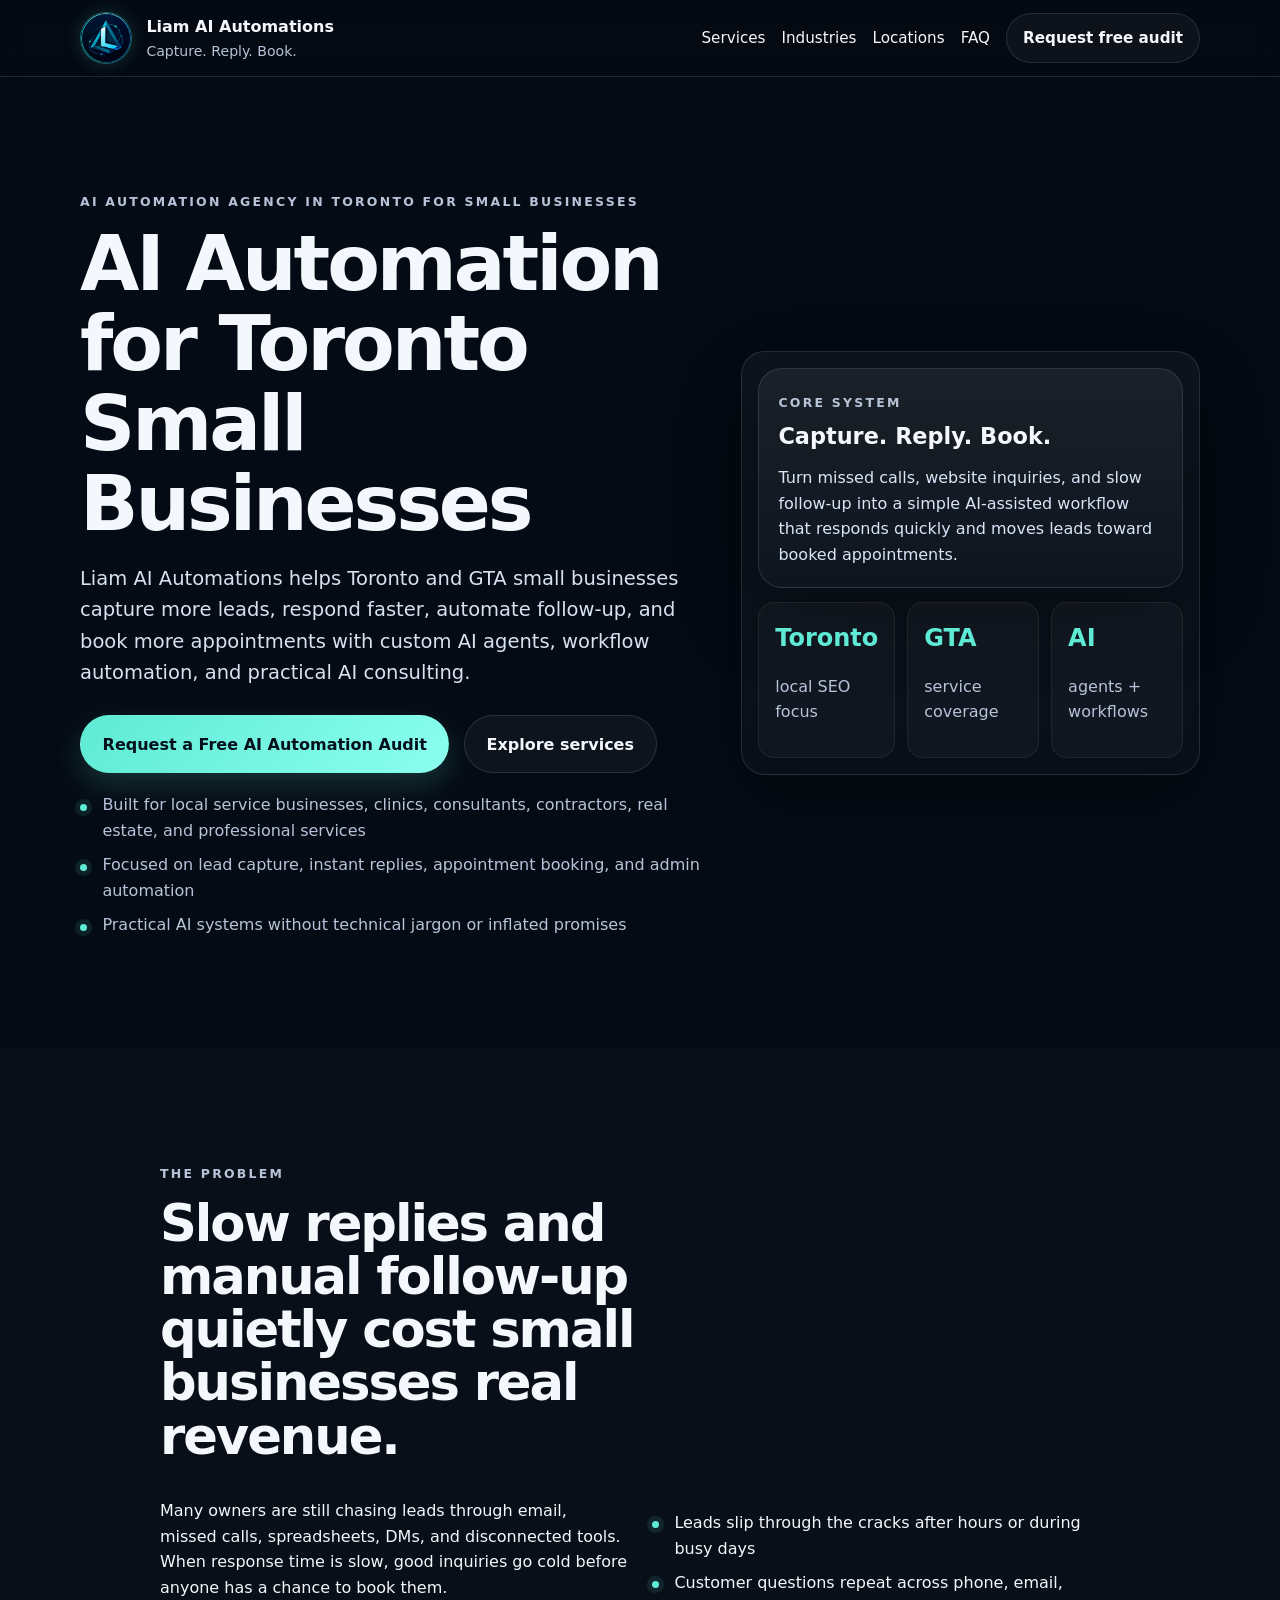
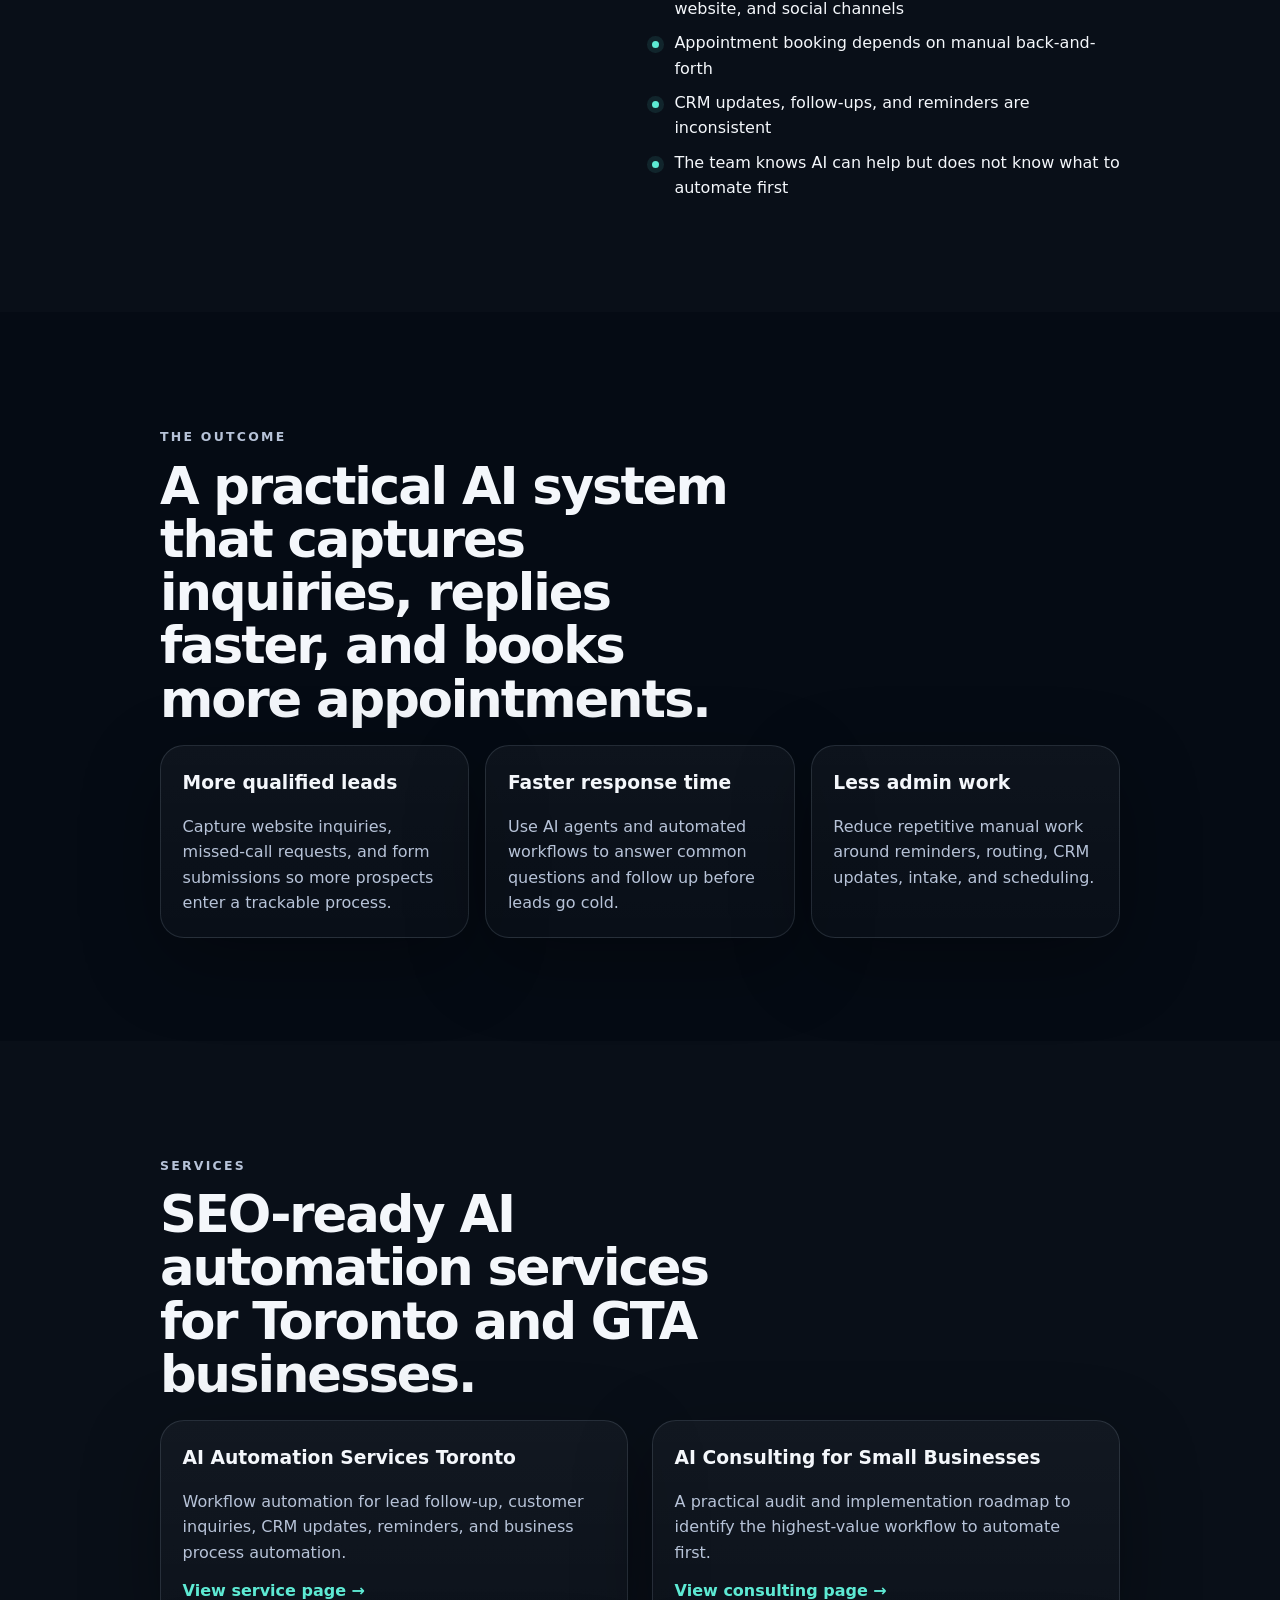
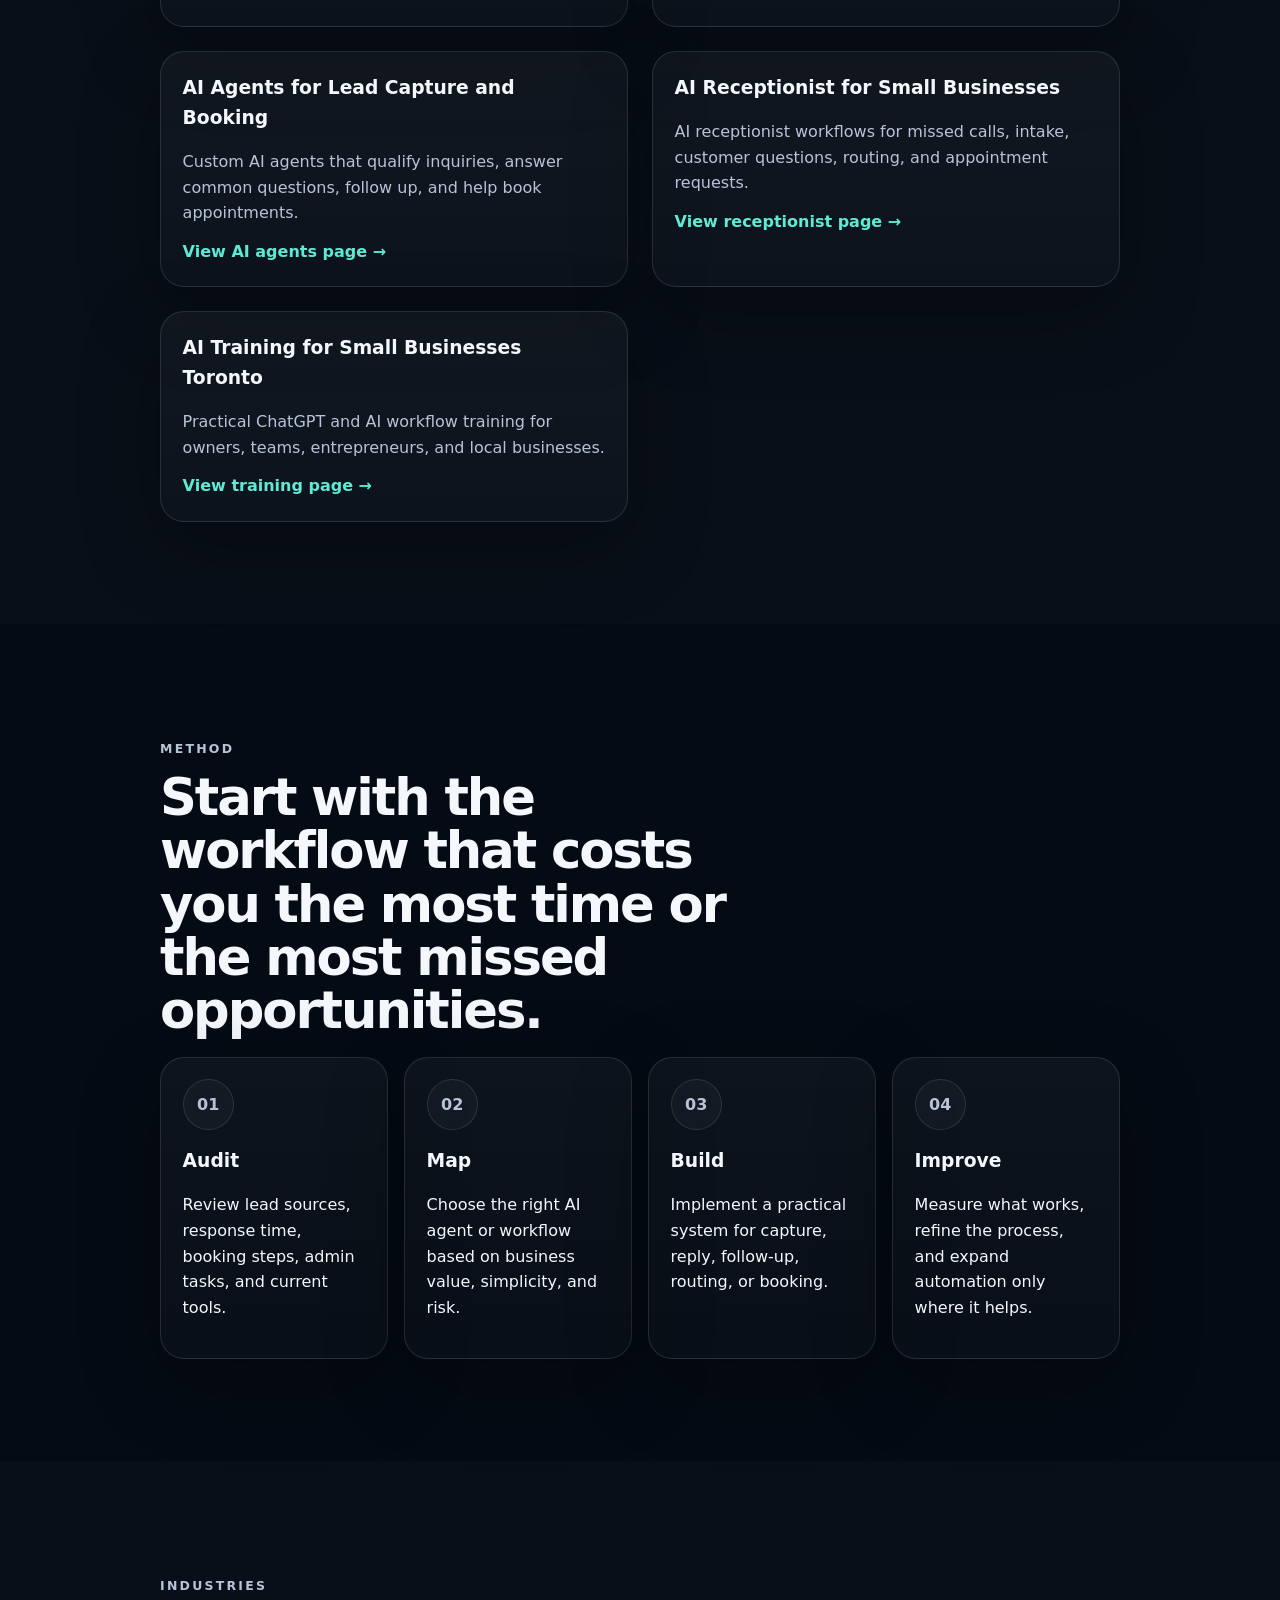
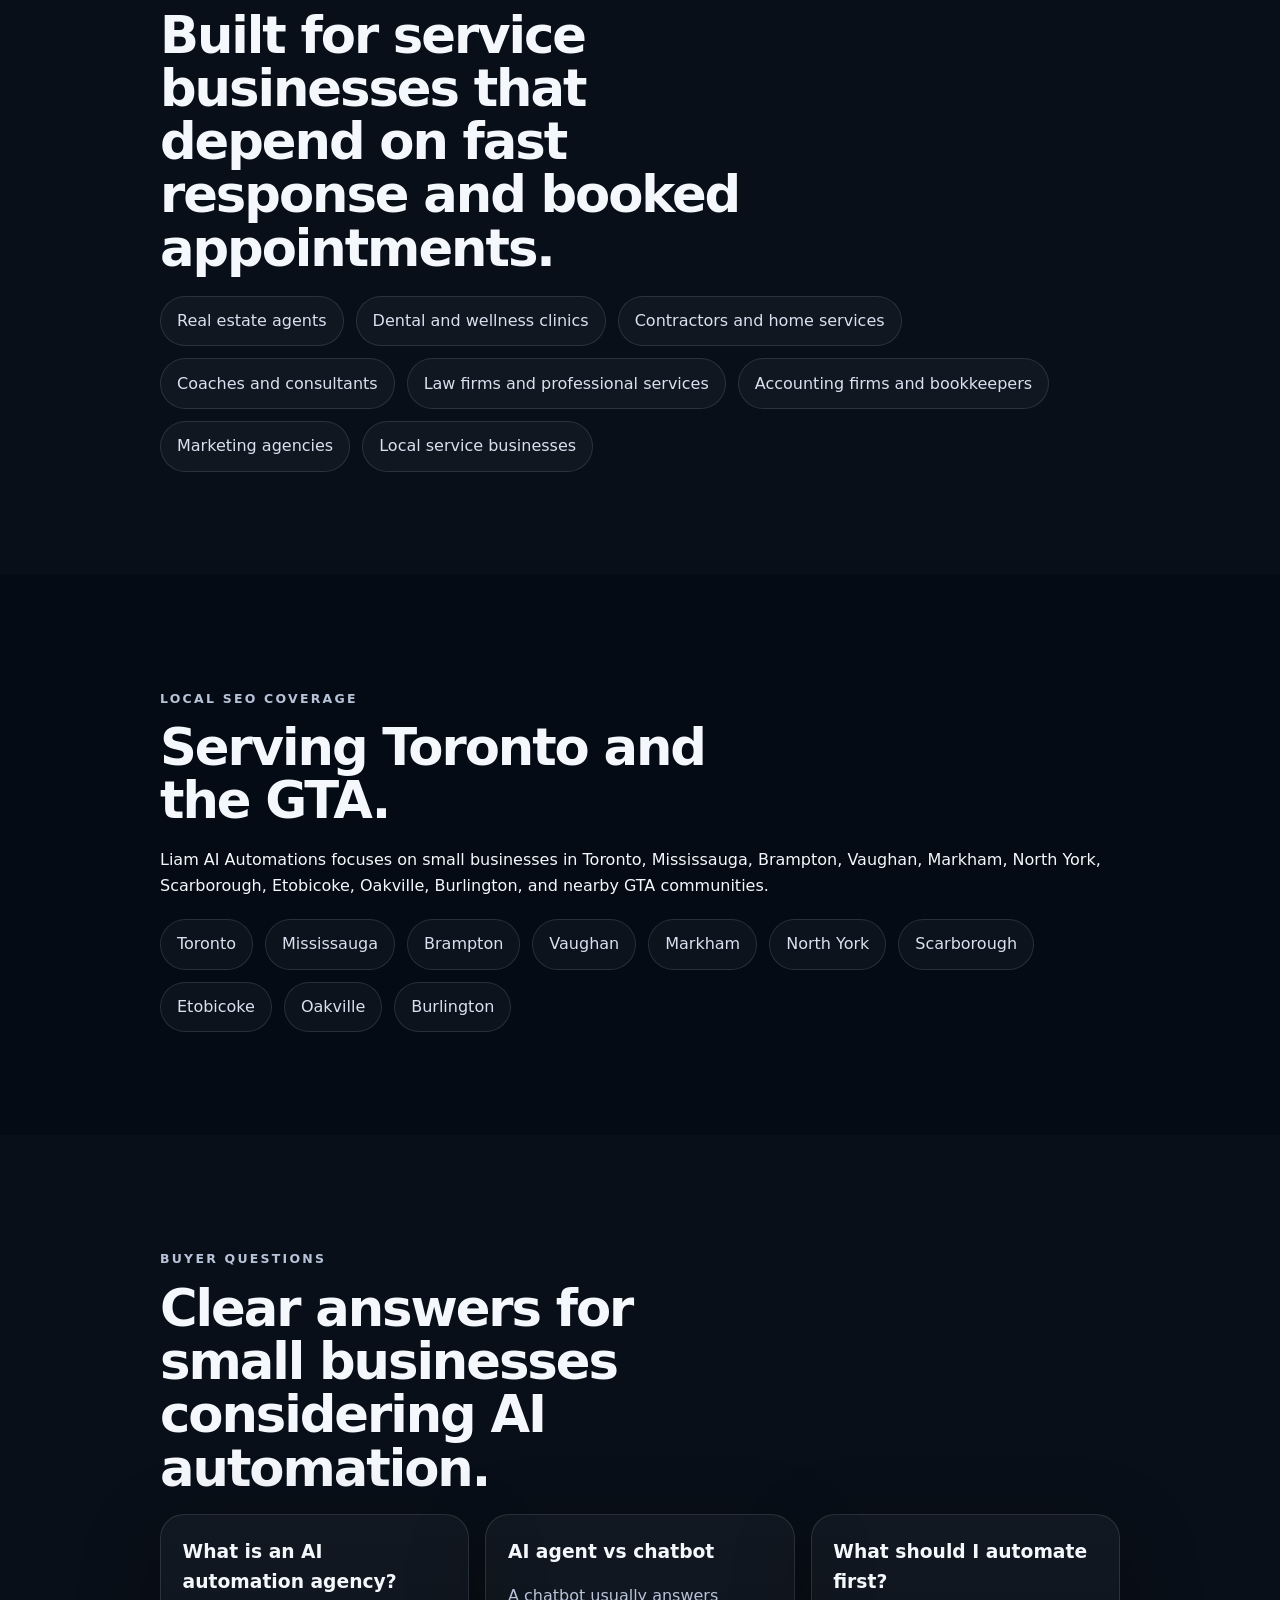
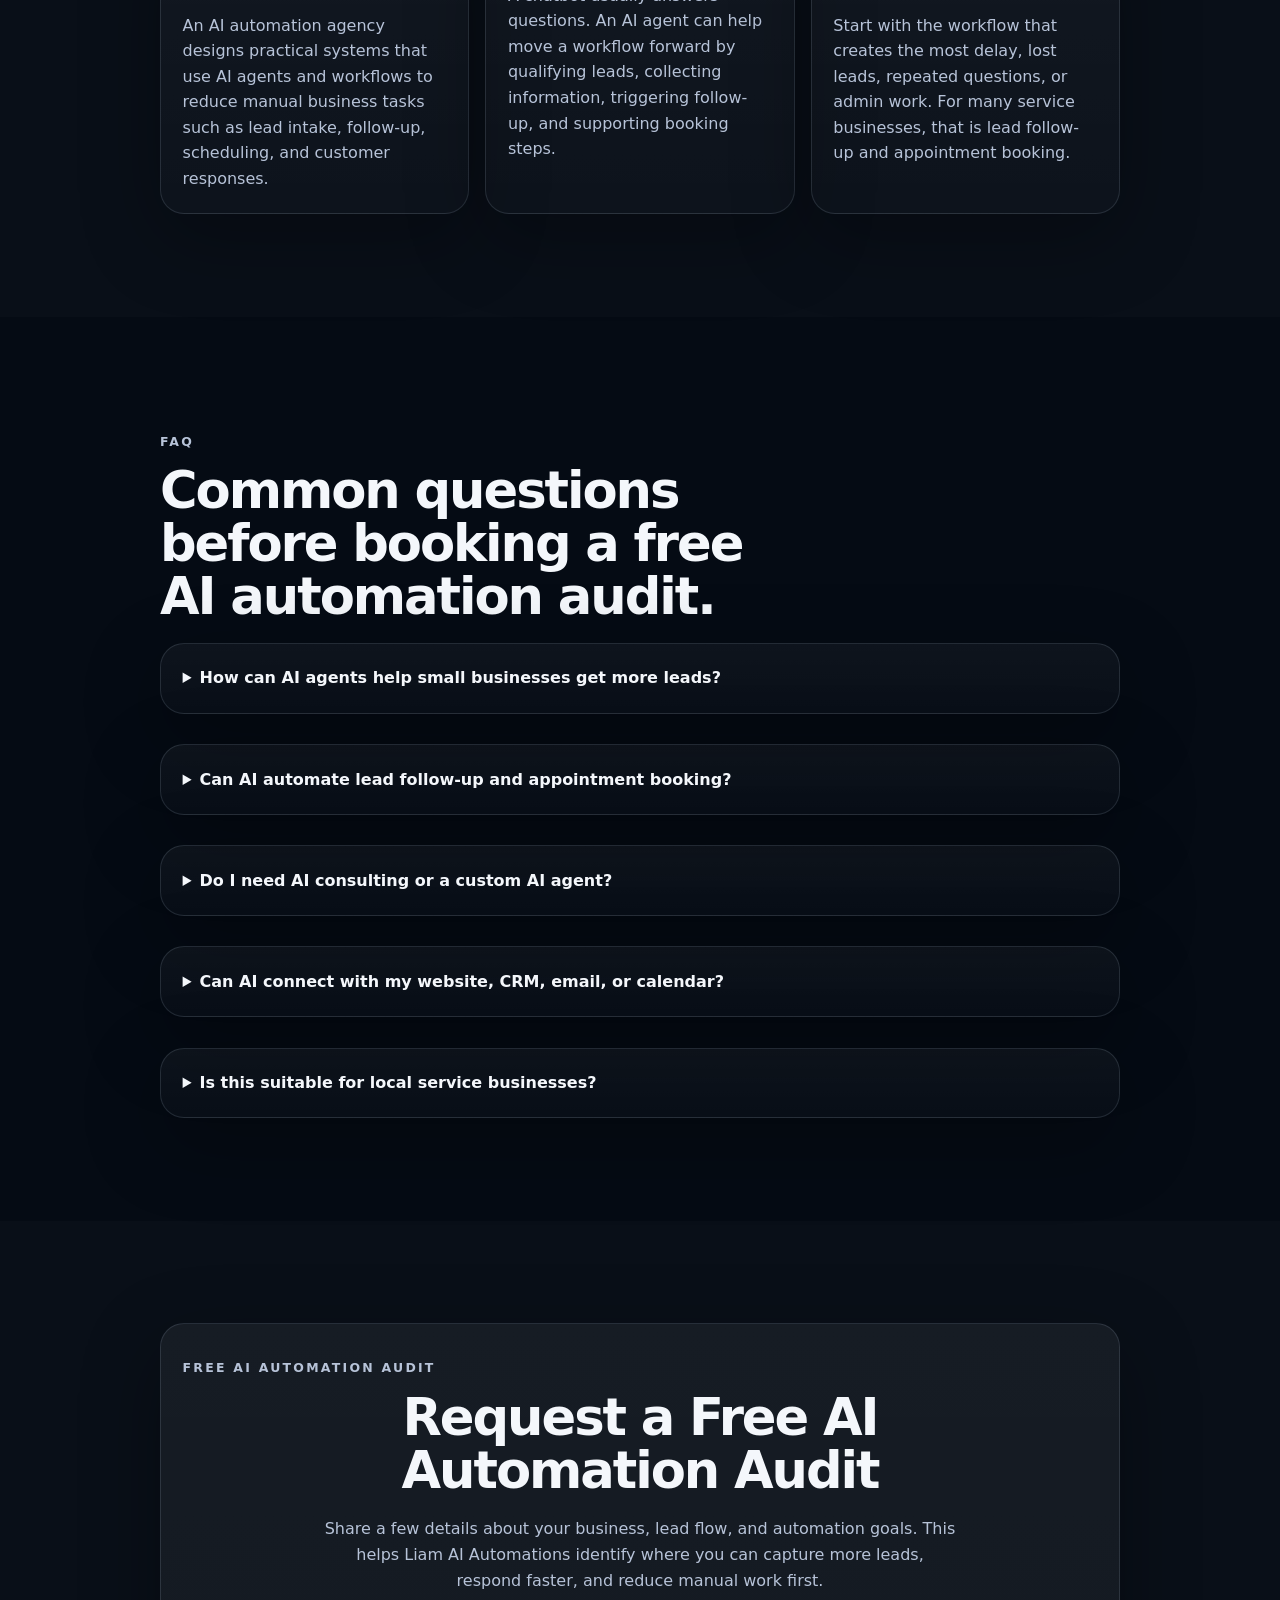
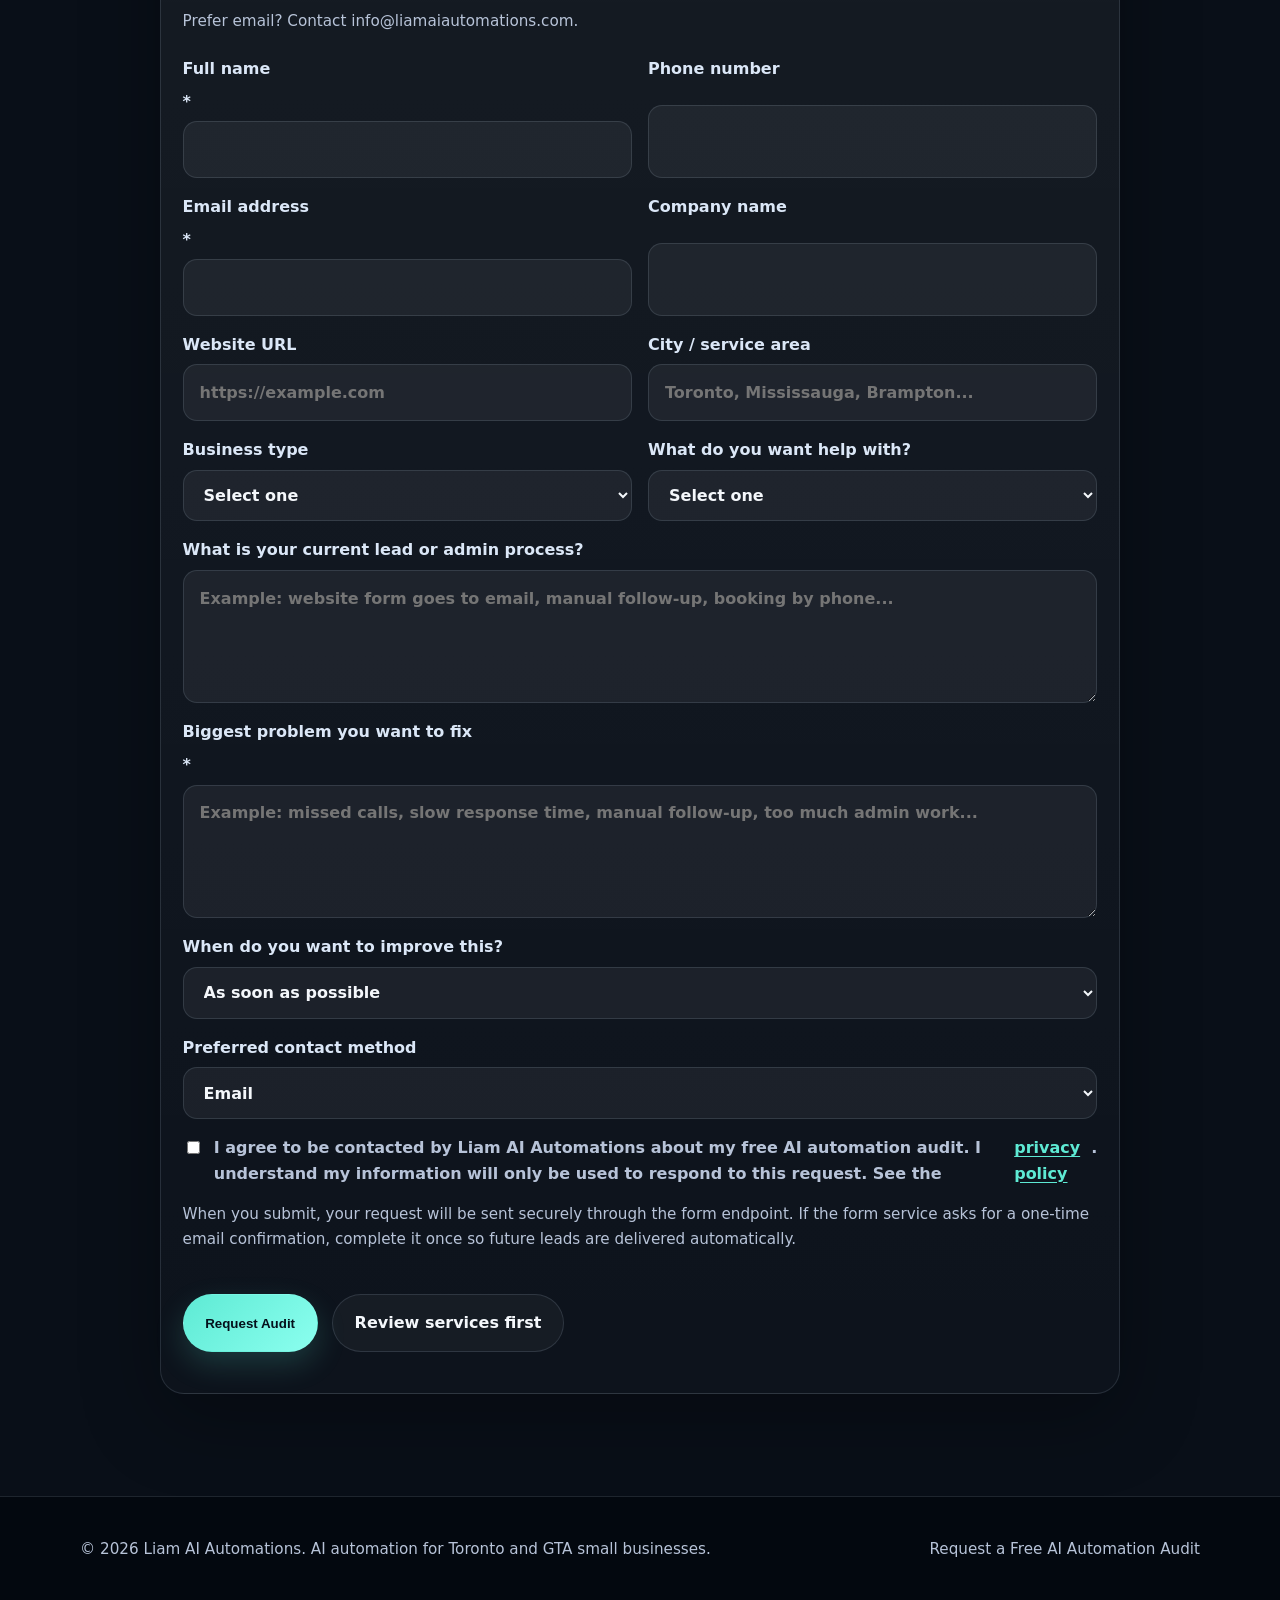
==== commit 45bc1f0e: "chore: use Liam business email" ====
--- a/index.html
+++ b/index.html
@@ -31,7 +31,7 @@
       "@id": "https://liam-automations-landing-page.vercel.app/#business",
       "name": "Liam AI Automations",
       "url": "https://liam-automations-landing-page.vercel.app/",
-      "email": "mukeshkumarkella@gmail.com",
+      "email": "info@liamaiautomations.com",
       "areaServed": [
         "Toronto",
         "GTA",
@@ -201,7 +201,8 @@
       <p class="section-kicker">Free AI automation audit</p>
       <h2>Request a Free AI Automation Audit</h2>
       <p class="contact-intro">Share a few details about your business, lead flow, and automation goals. This helps Liam AI Automations identify where you can capture more leads, respond faster, and reduce manual work first.</p>
-      <form class="lead-form" id="audit-form" action="https://formsubmit.co/mukeshkumarkella@gmail.com" method="POST">
+      <p class="form-note">Prefer email? Contact <a href="mailto:info@liamaiautomations.com">info@liamaiautomations.com</a>.</p>
+      <form class="lead-form" id="audit-form" action="https://formsubmit.co/info@liamaiautomations.com" method="POST">
         <input type="hidden" name="_subject" value="New Liam AI Automations audit request" />
         <input type="hidden" name="_template" value="table" />
         <input type="hidden" name="_captcha" value="true" />
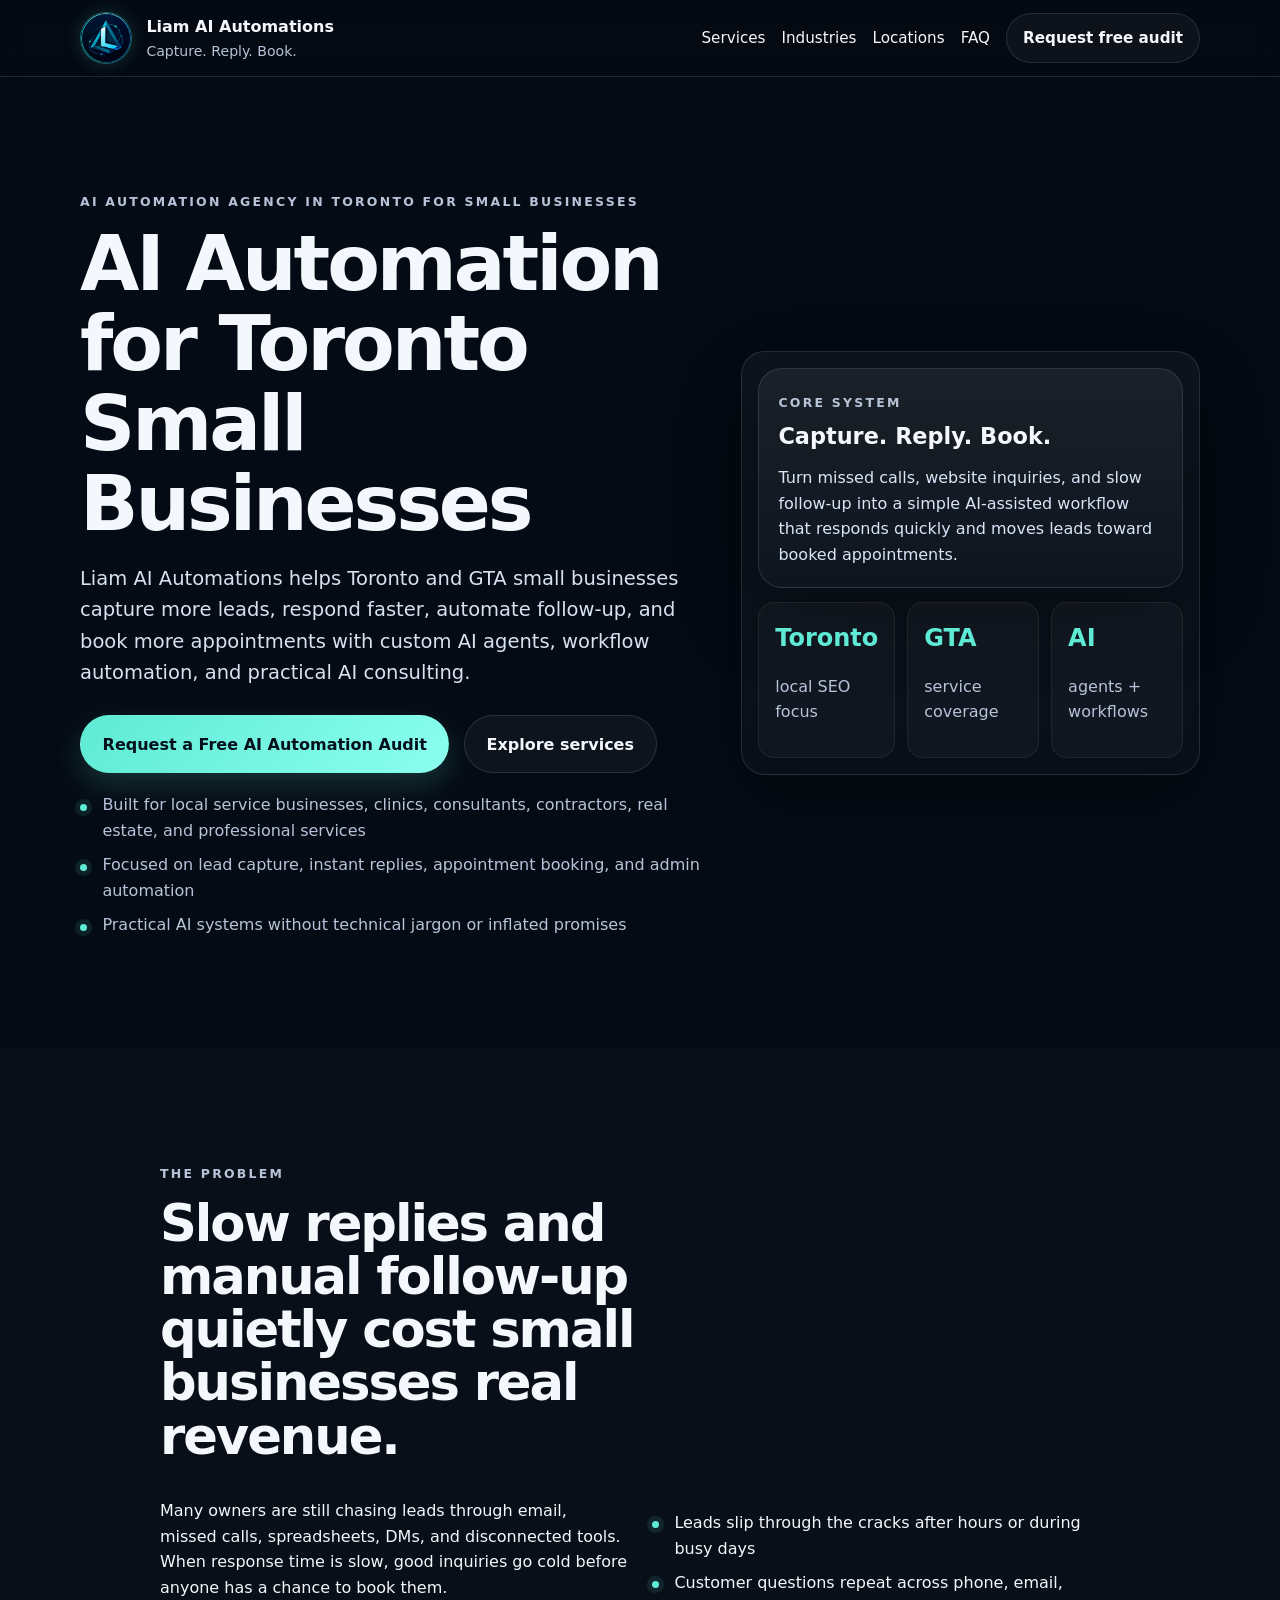
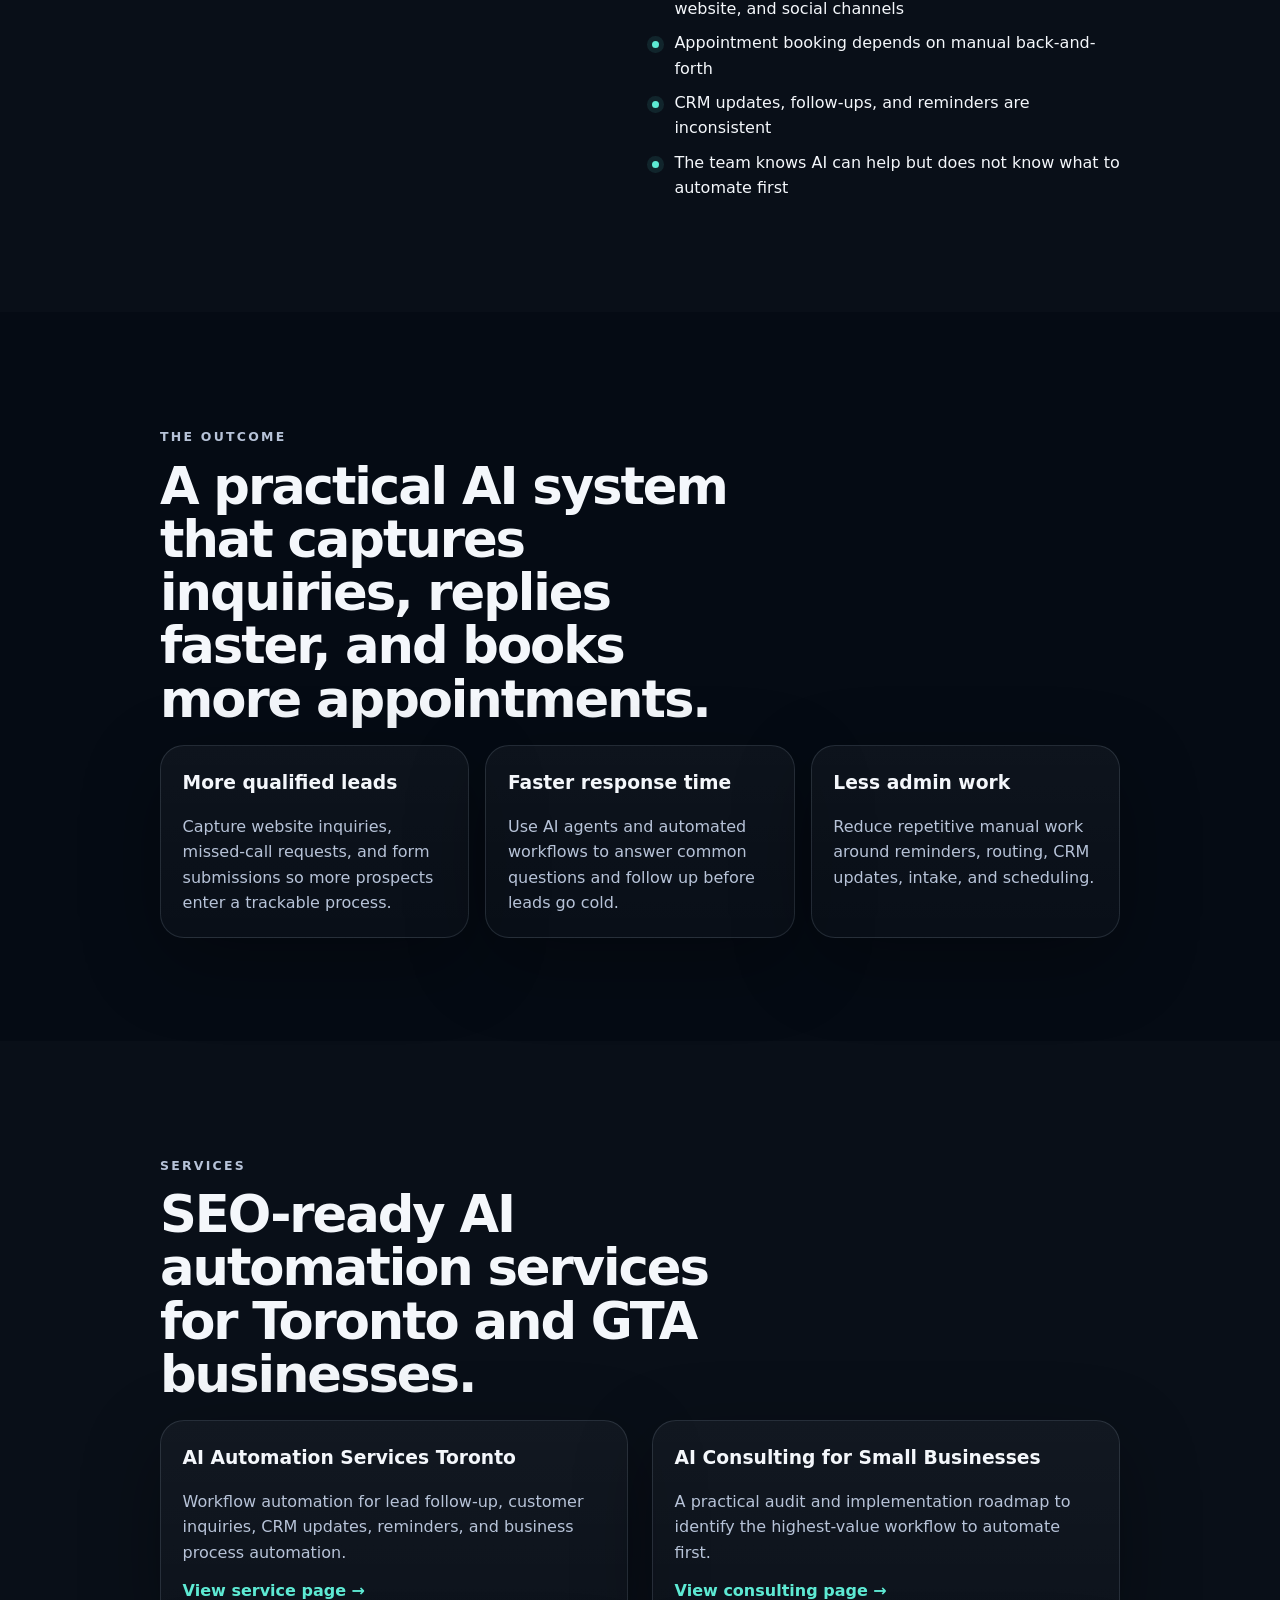
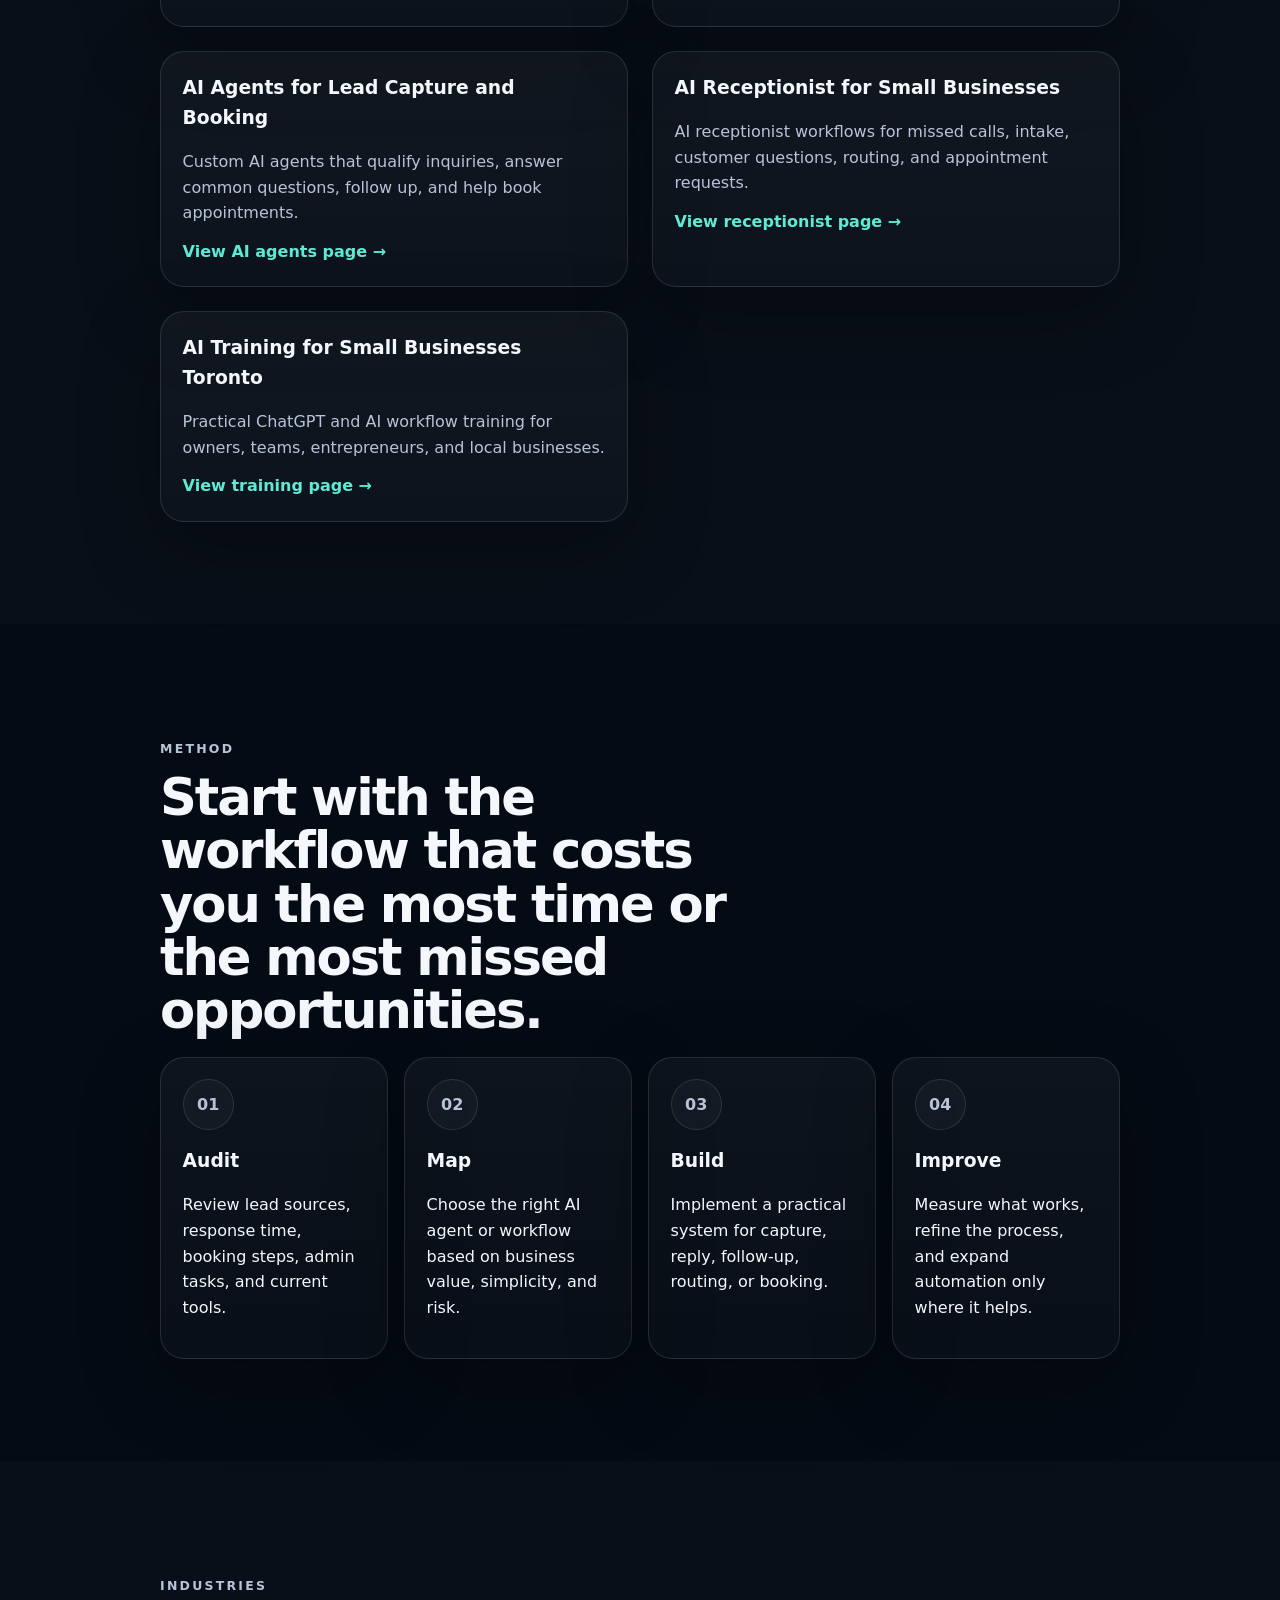
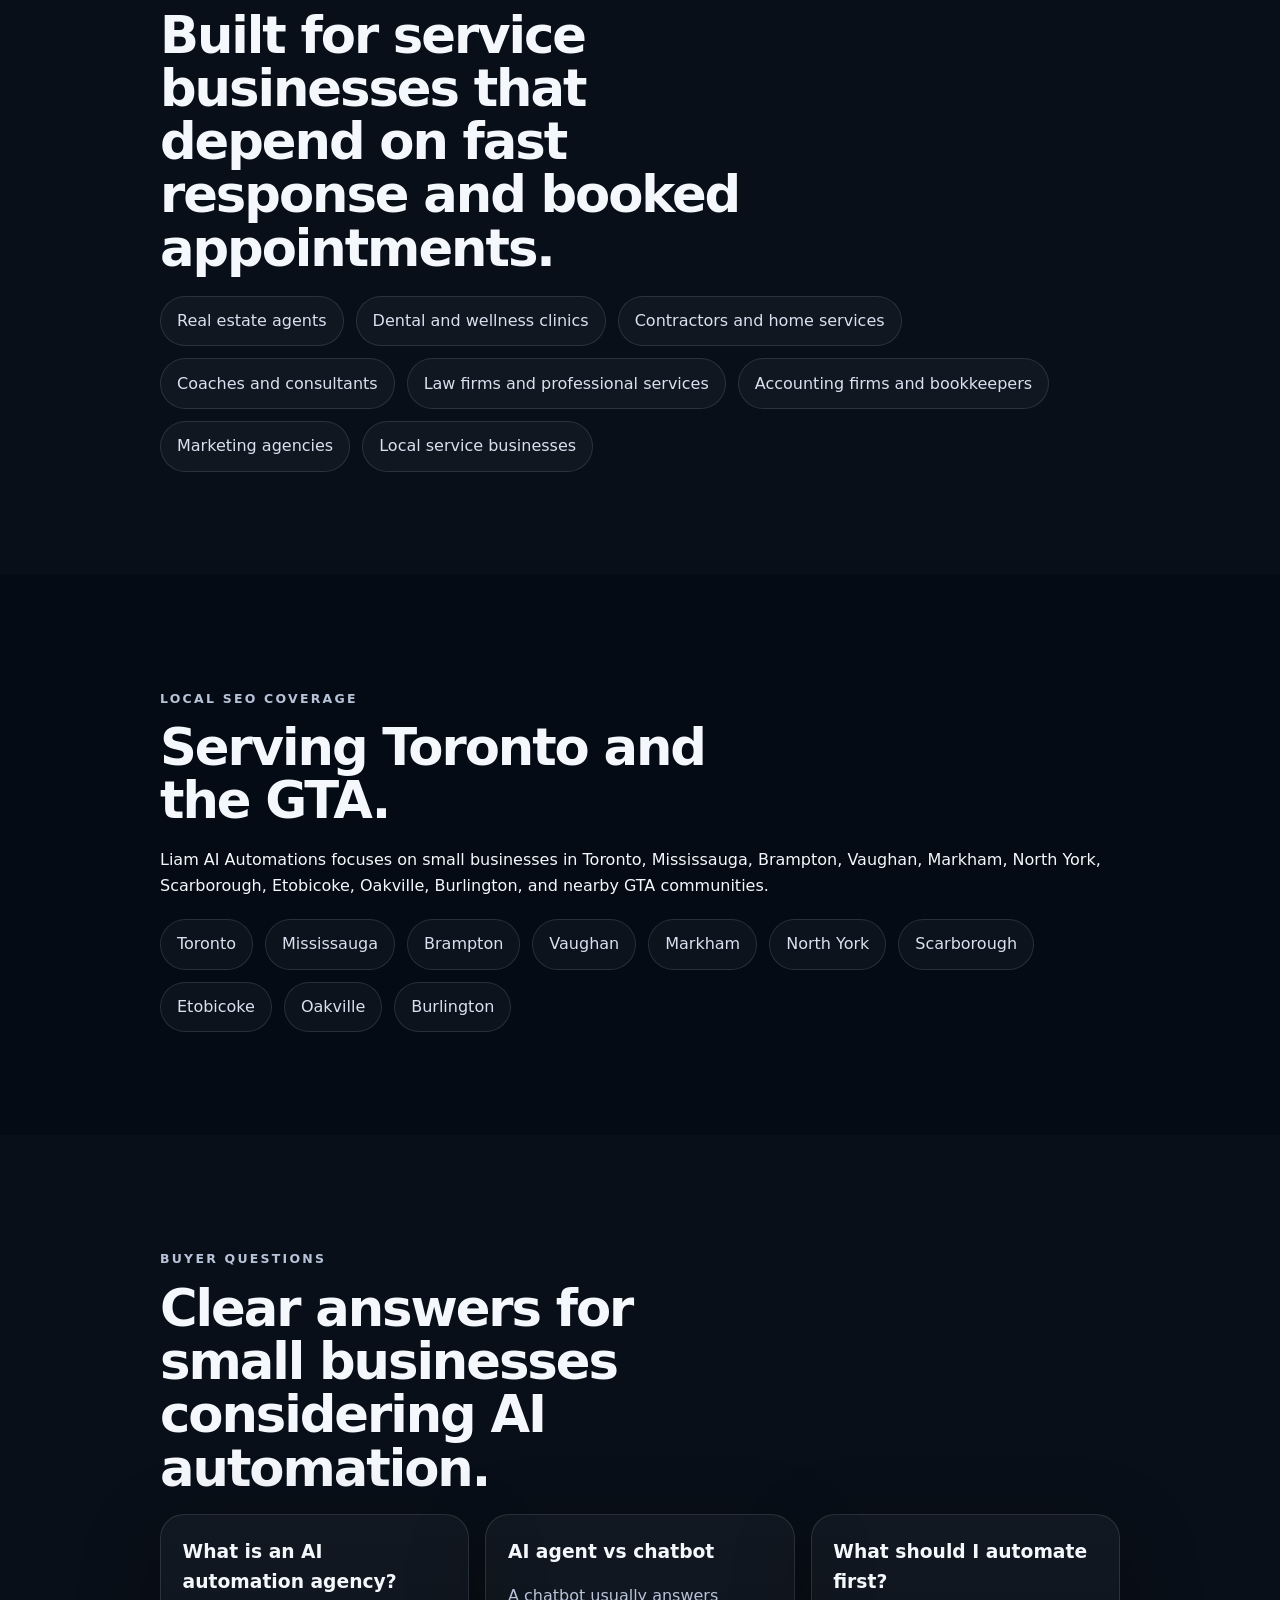
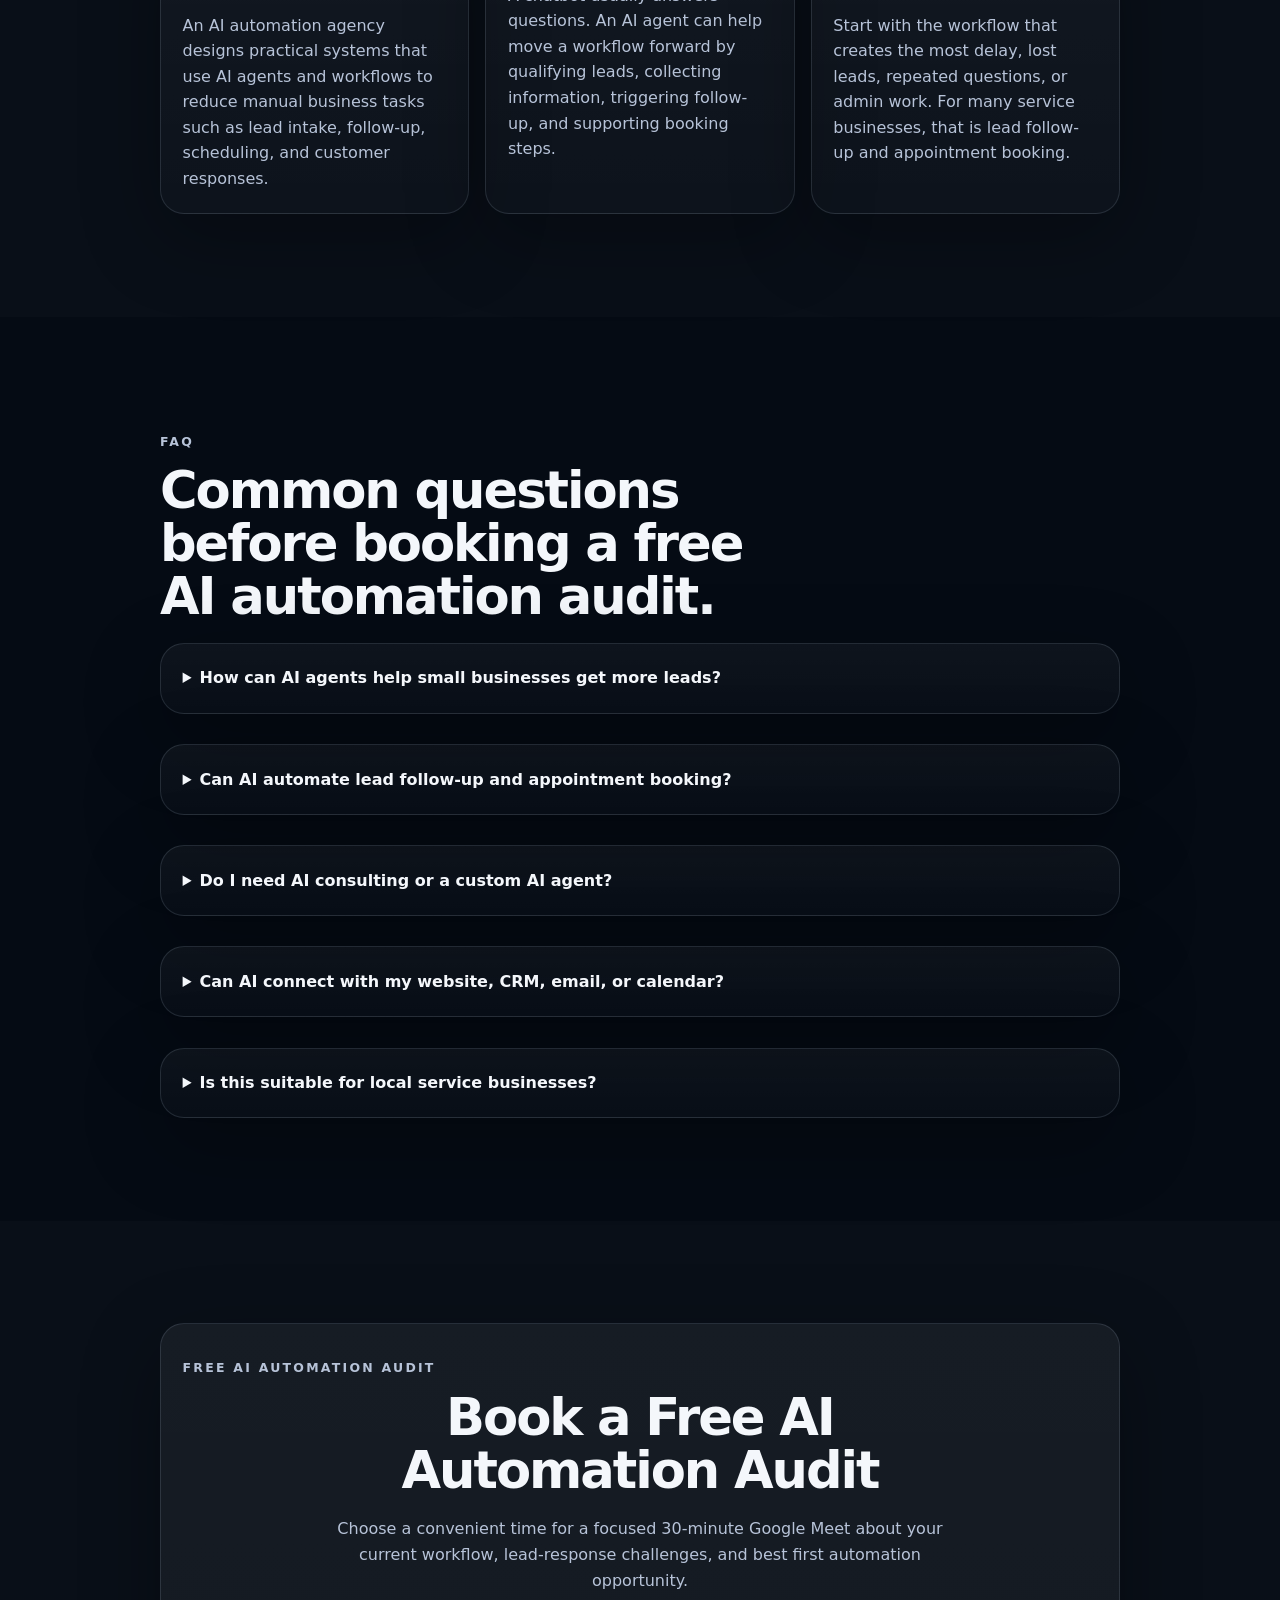
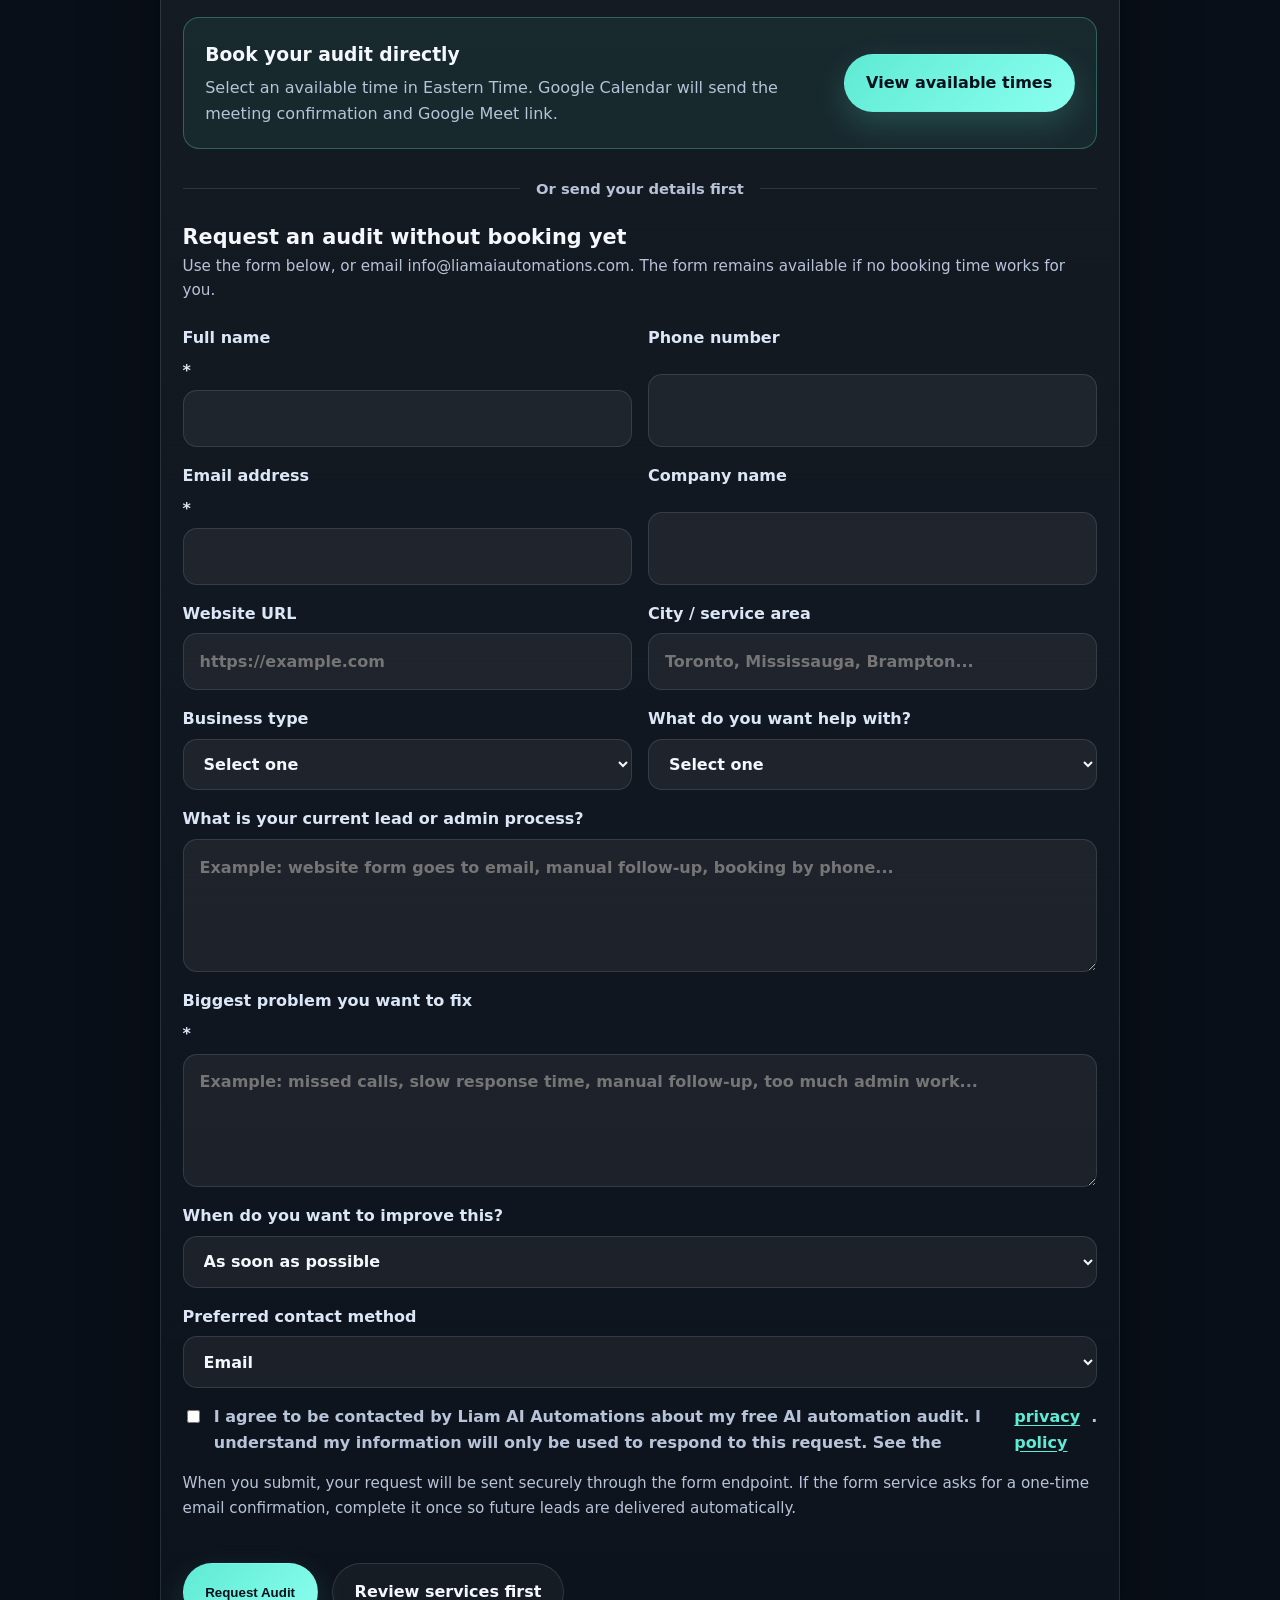
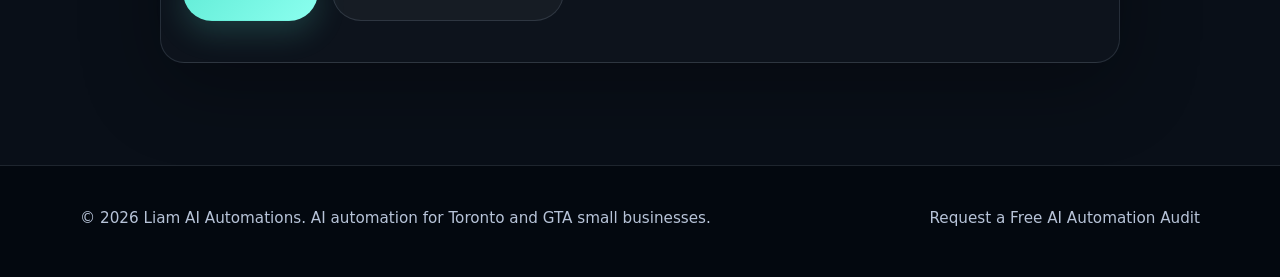
==== commit ac009d69: "Add verified Google booking workflow to website" ====
--- a/index.html
+++ b/index.html
@@ -6,15 +6,15 @@
   <title>AI Automation Agency Toronto | AI Agents for Small Businesses</title>
   <meta name="description" content="Liam AI Automations helps Toronto and GTA small businesses capture more leads, reply faster, automate follow-up, and book more appointments with custom AI agents and workflow automation." />
   <meta name="robots" content="index,follow" />
-  <link rel="canonical" href="https://liam-automations-landing-page.vercel.app/" />
+  <link rel="canonical" href="https://liamaiautomations.com/" />
   <meta property="og:title" content="AI Automation Agency Toronto | Liam AI Automations" />
   <meta property="og:description" content="Custom AI agents, lead follow-up automation, AI receptionist systems, and practical AI consulting for Toronto small businesses." />
   <meta property="og:type" content="website" />
-  <meta property="og:url" content="https://liam-automations-landing-page.vercel.app/" />
-  <meta property="og:image" content="https://liam-automations-landing-page.vercel.app/og-image.svg" />
+  <meta property="og:url" content="https://liamaiautomations.com/" />
+  <meta property="og:image" content="https://liamaiautomations.com/og-image.svg" />
   <meta property="og:image:alt" content="Liam AI Automations - AI automation for Toronto small businesses" />
   <meta name="twitter:card" content="summary_large_image" />
-  <meta name="twitter:image" content="https://liam-automations-landing-page.vercel.app/og-image.svg" />
+  <meta name="twitter:image" content="https://liamaiautomations.com/og-image.svg" />
   <meta name="twitter:image:alt" content="Liam AI Automations - AI automation for Toronto small businesses" />
   <meta name="theme-color" content="#050b14" />
   <link rel="icon" href="/favicon.svg" type="image/svg+xml" />
@@ -28,9 +28,9 @@
         "LocalBusiness",
         "ProfessionalService"
       ],
-      "@id": "https://liam-automations-landing-page.vercel.app/#business",
+      "@id": "https://liamaiautomations.com/#business",
       "name": "Liam AI Automations",
-      "url": "https://liam-automations-landing-page.vercel.app/",
+      "url": "https://liamaiautomations.com/",
       "email": "info@liamaiautomations.com",
       "areaServed": [
         "Toronto",
@@ -53,20 +53,20 @@
     },
     {
       "@type": "Person",
-      "@id": "https://liam-automations-landing-page.vercel.app/#founder",
+      "@id": "https://liamaiautomations.com/#founder",
       "name": "Mukesh Kumar Kella",
       "url": "https://www.linkedin.com/in/mukesh-kumar-kella-83b03b2a2",
       "worksFor": {
-        "@id": "https://liam-automations-landing-page.vercel.app/#business"
+        "@id": "https://liamaiautomations.com/#business"
       }
     },
     {
       "@type": "WebSite",
-      "@id": "https://liam-automations-landing-page.vercel.app/#website",
+      "@id": "https://liamaiautomations.com/#website",
       "name": "Liam AI Automations",
-      "url": "https://liam-automations-landing-page.vercel.app/",
+      "url": "https://liamaiautomations.com/",
       "publisher": {
-        "@id": "https://liam-automations-landing-page.vercel.app/#business"
+        "@id": "https://liamaiautomations.com/#business"
       }
     }
   ]
@@ -124,12 +124,12 @@
 {
   "@context": "https://schema.org",
   "@type": "ContactPage",
-  "@id": "https://liam-automations-landing-page.vercel.app/#contact-page",
+  "@id": "https://liamaiautomations.com/#contact-page",
   "name": "Request a Free AI Automation Audit",
-  "url": "https://liam-automations-landing-page.vercel.app/#contact",
+  "url": "https://liamaiautomations.com/#contact",
   "description": "Request a free AI automation audit for a Toronto or GTA small business.",
   "mainEntity": {
-    "@id": "https://liam-automations-landing-page.vercel.app/#business"
+    "@id": "https://liamaiautomations.com/#business"
   }
 }
 </script>
@@ -147,7 +147,7 @@
       <a href="index.html#industries">Industries</a>
       <a href="index.html#locations">Locations</a>
       <a href="index.html#faq">FAQ</a>
-      <a class="button button-small" href="#contact">Request free audit</a>
+      <a class="button button-small" href="https://calendar.app.google/T8dLAX4tXNGvEw3T6">Request free audit</a>
     </nav>
   </div>
 </header>
@@ -158,7 +158,7 @@
         <p class="eyebrow">AI automation agency in Toronto for small businesses</p>
         <h1>AI Automation for Toronto Small Businesses</h1>
         <p class="lead">Liam AI Automations helps Toronto and GTA small businesses capture more leads, respond faster, automate follow-up, and book more appointments with custom AI agents, workflow automation, and practical AI consulting.</p>
-        <div class="cta-row"><a class="button" href="#contact">Request a Free AI Automation Audit</a><a class="button button-secondary" href="#services">Explore services</a></div>
+        <div class="cta-row"><a class="button" href="https://calendar.app.google/T8dLAX4tXNGvEw3T6">Request a Free AI Automation Audit</a><a class="button button-secondary" href="#services">Explore services</a></div>
         <ul class="trust-list"><li>Built for local service businesses, clinics, consultants, contractors, real estate, and professional services</li><li>Focused on lead capture, instant replies, appointment booking, and admin automation</li><li>Practical AI systems without technical jargon or inflated promises</li></ul>
       </div>
       <aside class="hero-panel" aria-label="Liam AI Automations service summary">
@@ -199,14 +199,23 @@
   <section class="section section-alt" id="contact">
     <div class="container narrow contact-card contact-form-card">
       <p class="section-kicker">Free AI automation audit</p>
-      <h2>Request a Free AI Automation Audit</h2>
-      <p class="contact-intro">Share a few details about your business, lead flow, and automation goals. This helps Liam AI Automations identify where you can capture more leads, respond faster, and reduce manual work first.</p>
-      <p class="form-note">Prefer email? Contact <a href="mailto:info@liamaiautomations.com">info@liamaiautomations.com</a>.</p>
+      <h2>Book a Free AI Automation Audit</h2>
+      <p class="contact-intro">Choose a convenient time for a focused 30-minute Google Meet about your current workflow, lead-response challenges, and best first automation opportunity.</p>
+      <section class="booking-primary" aria-labelledby="booking-heading">
+        <div>
+          <h3 id="booking-heading">Book your audit directly</h3>
+          <p>Select an available time in Eastern Time. Google Calendar will send the meeting confirmation and Google Meet link.</p>
+        </div>
+        <a class="button" href="https://calendar.app.google/T8dLAX4tXNGvEw3T6">View available times</a>
+      </section>
+      <div class="fallback-divider" role="separator"><span>Or send your details first</span></div>
+      <h3 class="form-heading">Request an audit without booking yet</h3>
+      <p class="form-note">Use the form below, or email <a href="mailto:info@liamaiautomations.com">info@liamaiautomations.com</a>. The form remains available if no booking time works for you.</p>
       <form class="lead-form" id="audit-form" action="https://formsubmit.co/info@liamaiautomations.com" method="POST">
         <input type="hidden" name="_subject" value="New Liam AI Automations audit request" />
         <input type="hidden" name="_template" value="table" />
         <input type="hidden" name="_captcha" value="true" />
-        <input type="hidden" name="_next" value="https://liam-automations-landing-page.vercel.app/#contact" />
+        <input type="hidden" name="_next" value="https://liamaiautomations.com/#contact" />
         <div class="form-grid">
           <label for="full-name">Full name <span aria-hidden="true">*</span><input id="full-name" name="Full name" type="text" autocomplete="name" required /></label>
           <label for="phone">Phone number<input id="phone" name="Phone number" type="tel" autocomplete="tel" /></label>
@@ -231,7 +240,7 @@
 <footer class="site-footer">
   <div class="container footer-inner">
     <p>© 2026 Liam AI Automations. AI automation for Toronto and GTA small businesses.</p>
-    <p><a href="index.html#contact">Request a Free AI Automation Audit</a></p>
+    <p><a href="https://calendar.app.google/T8dLAX4tXNGvEw3T6">Request a Free AI Automation Audit</a></p>
   </div>
 </footer>
 <script id="mobile-nav-script">
--- a/styles.css
+++ b/styles.css
@@ -36,3 +36,11 @@
 @media(max-width:720px){ .form-grid { grid-template-columns: 1fr; } }
 
 .consent a { color: var(--accent); text-decoration: underline; text-underline-offset: 3px; }
+.booking-primary { display: flex; align-items: center; justify-content: space-between; gap: 1.5rem; margin: 1.5rem 0; padding: 1.35rem; border: 1px solid rgba(94,234,212,.3); border-radius: var(--radius-sm); background: rgba(94,234,212,.07); }
+.booking-primary h3, .booking-primary p, .form-heading { margin: 0; }
+.booking-primary p { margin-top: .35rem; color: var(--muted); max-width: 58ch; }
+.booking-primary .button { flex: 0 0 auto; }
+.fallback-divider { display: flex; align-items: center; gap: 1rem; margin: 1.75rem 0 1.25rem; color: var(--muted); font-size: .92rem; font-weight: 800; }
+.fallback-divider::before, .fallback-divider::after { content: ""; height: 1px; flex: 1; background: var(--line); }
+.form-heading { font-size: 1.3rem; }
+@media(max-width:720px){ .booking-primary { align-items: stretch; flex-direction: column; } .booking-primary .button { width: 100%; text-align: center; } }
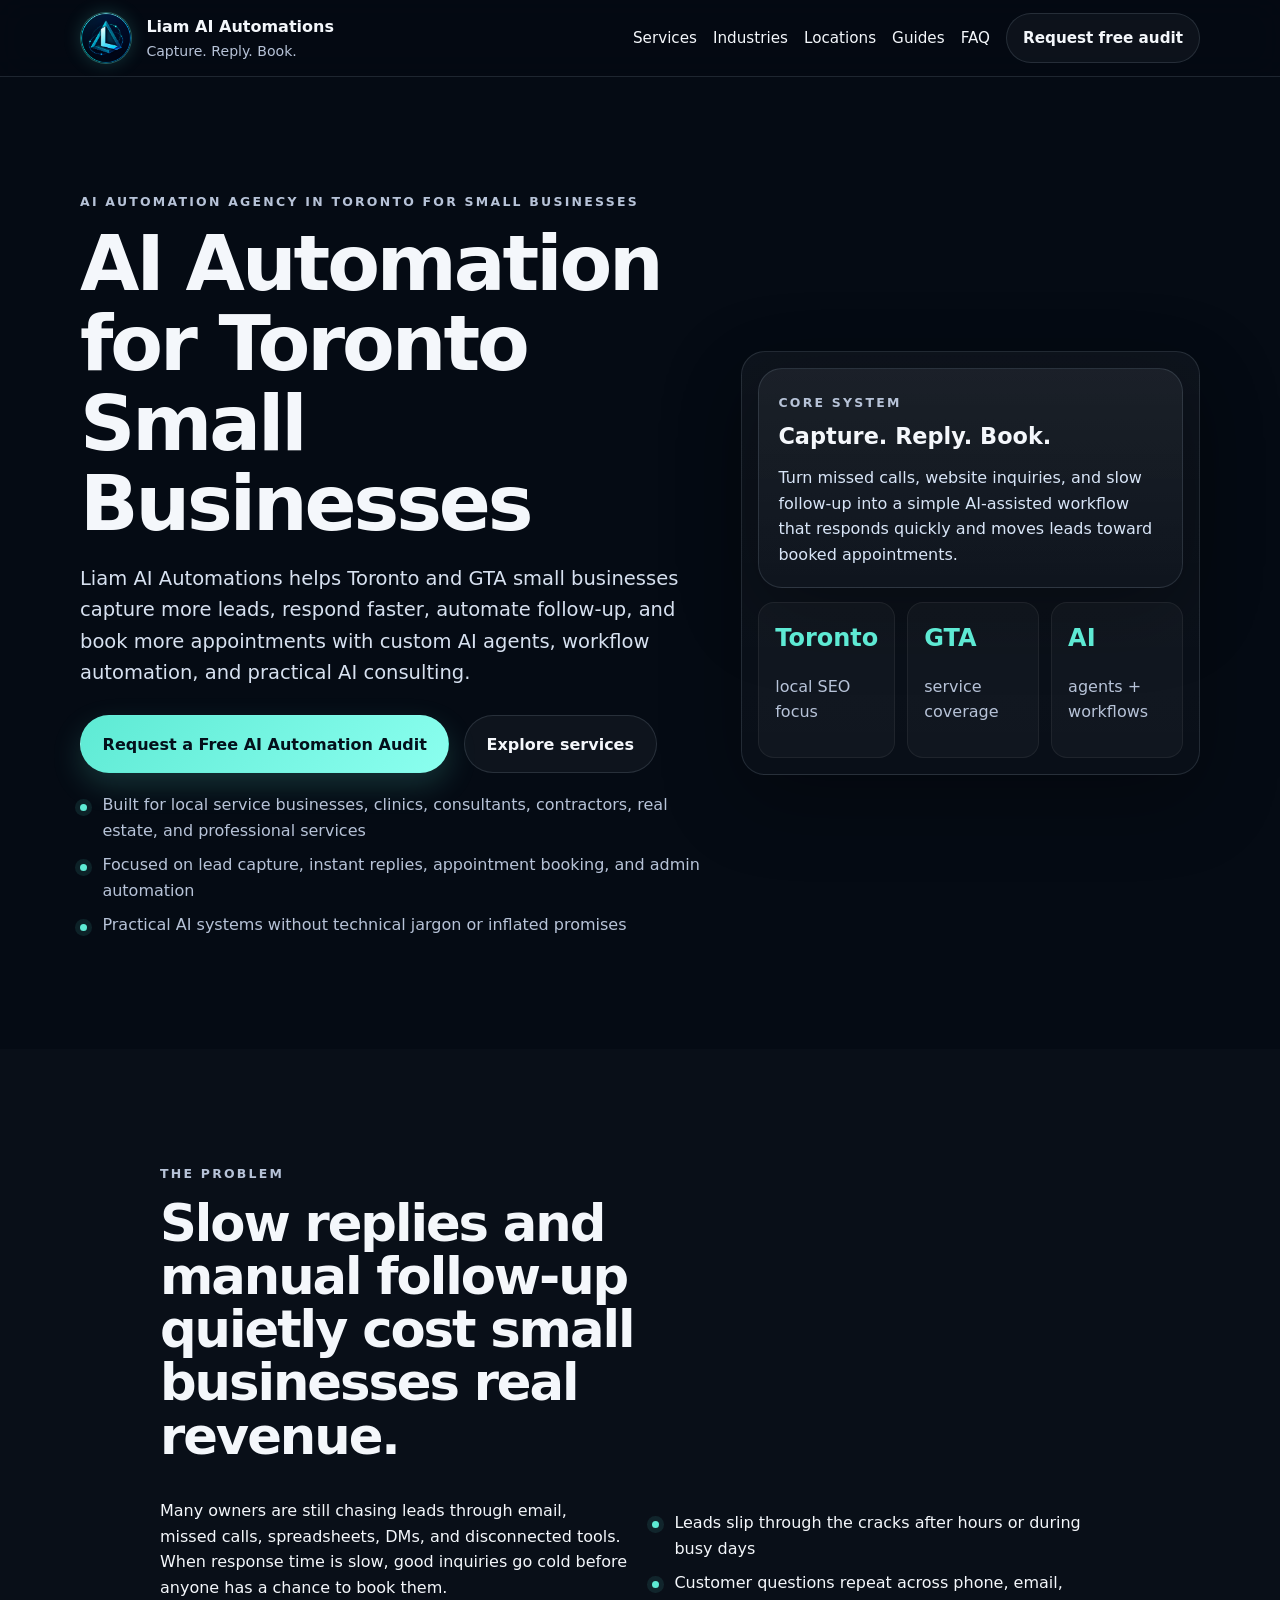
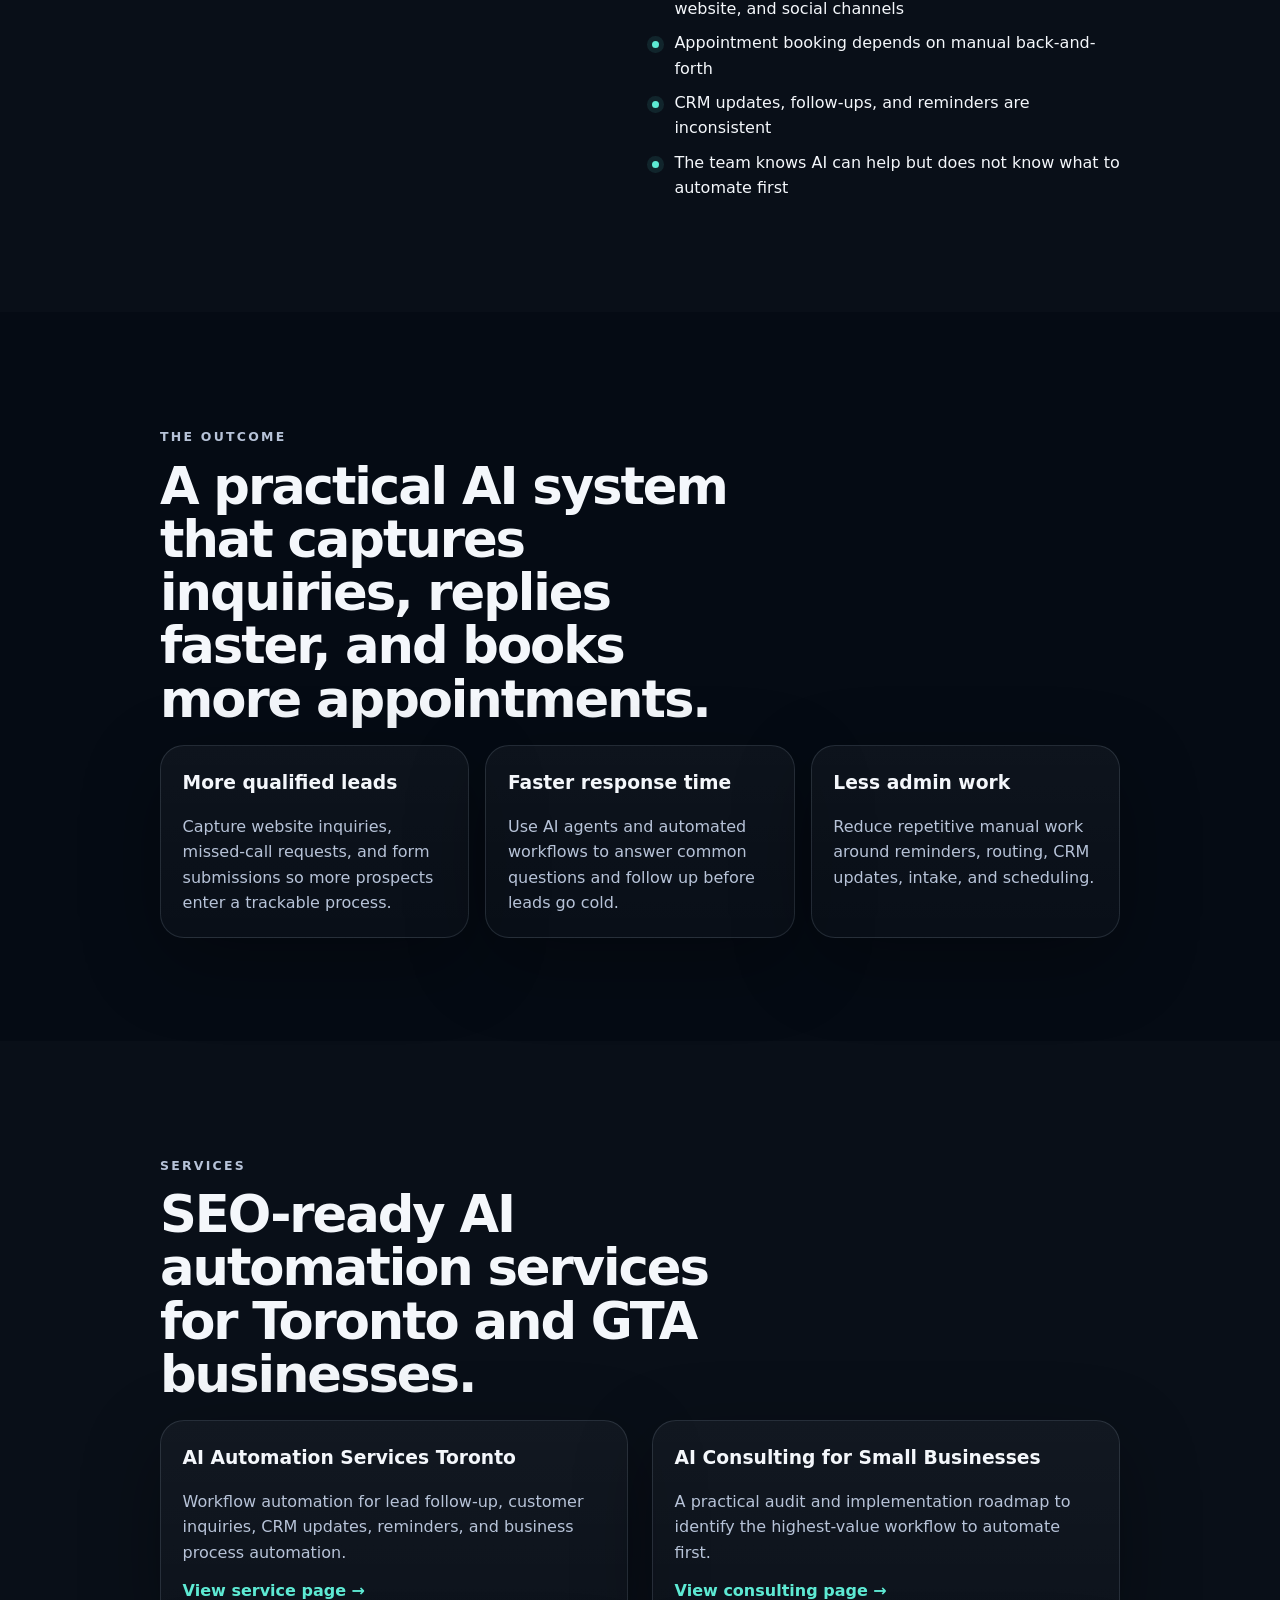
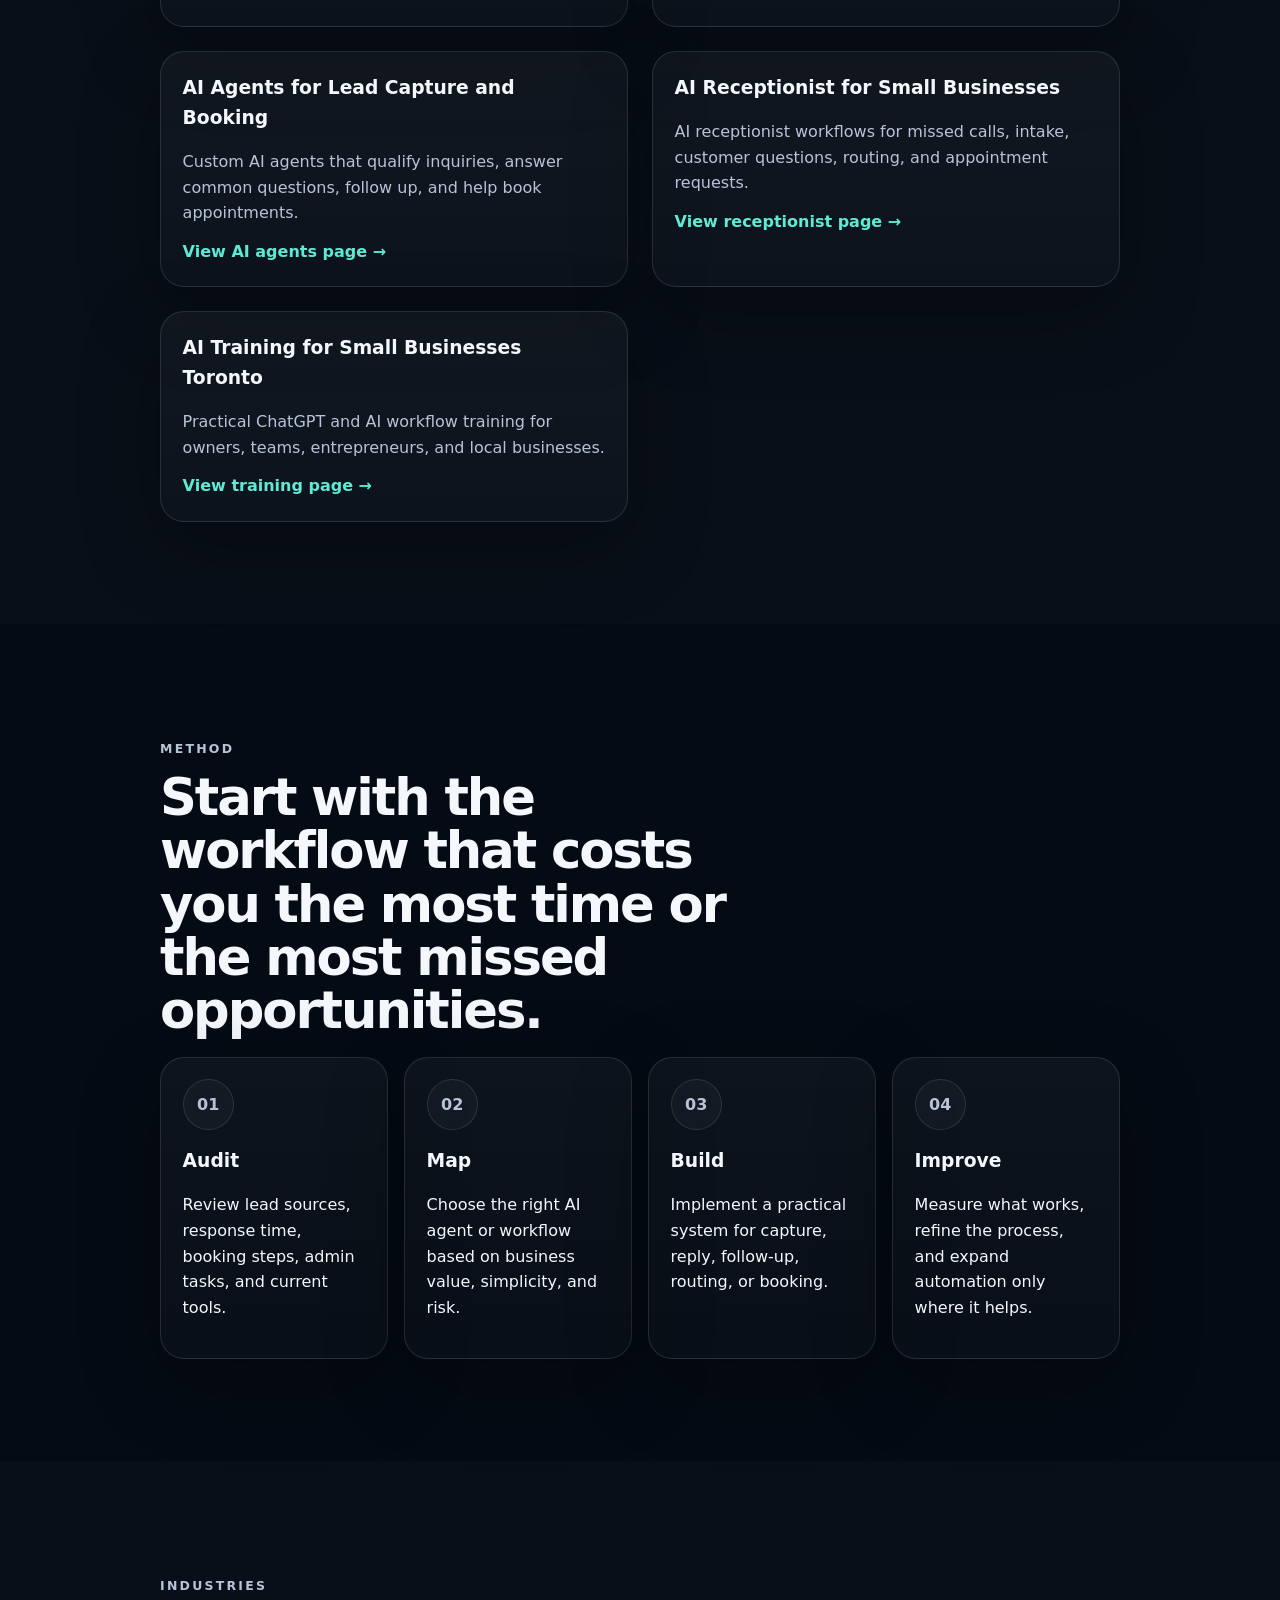
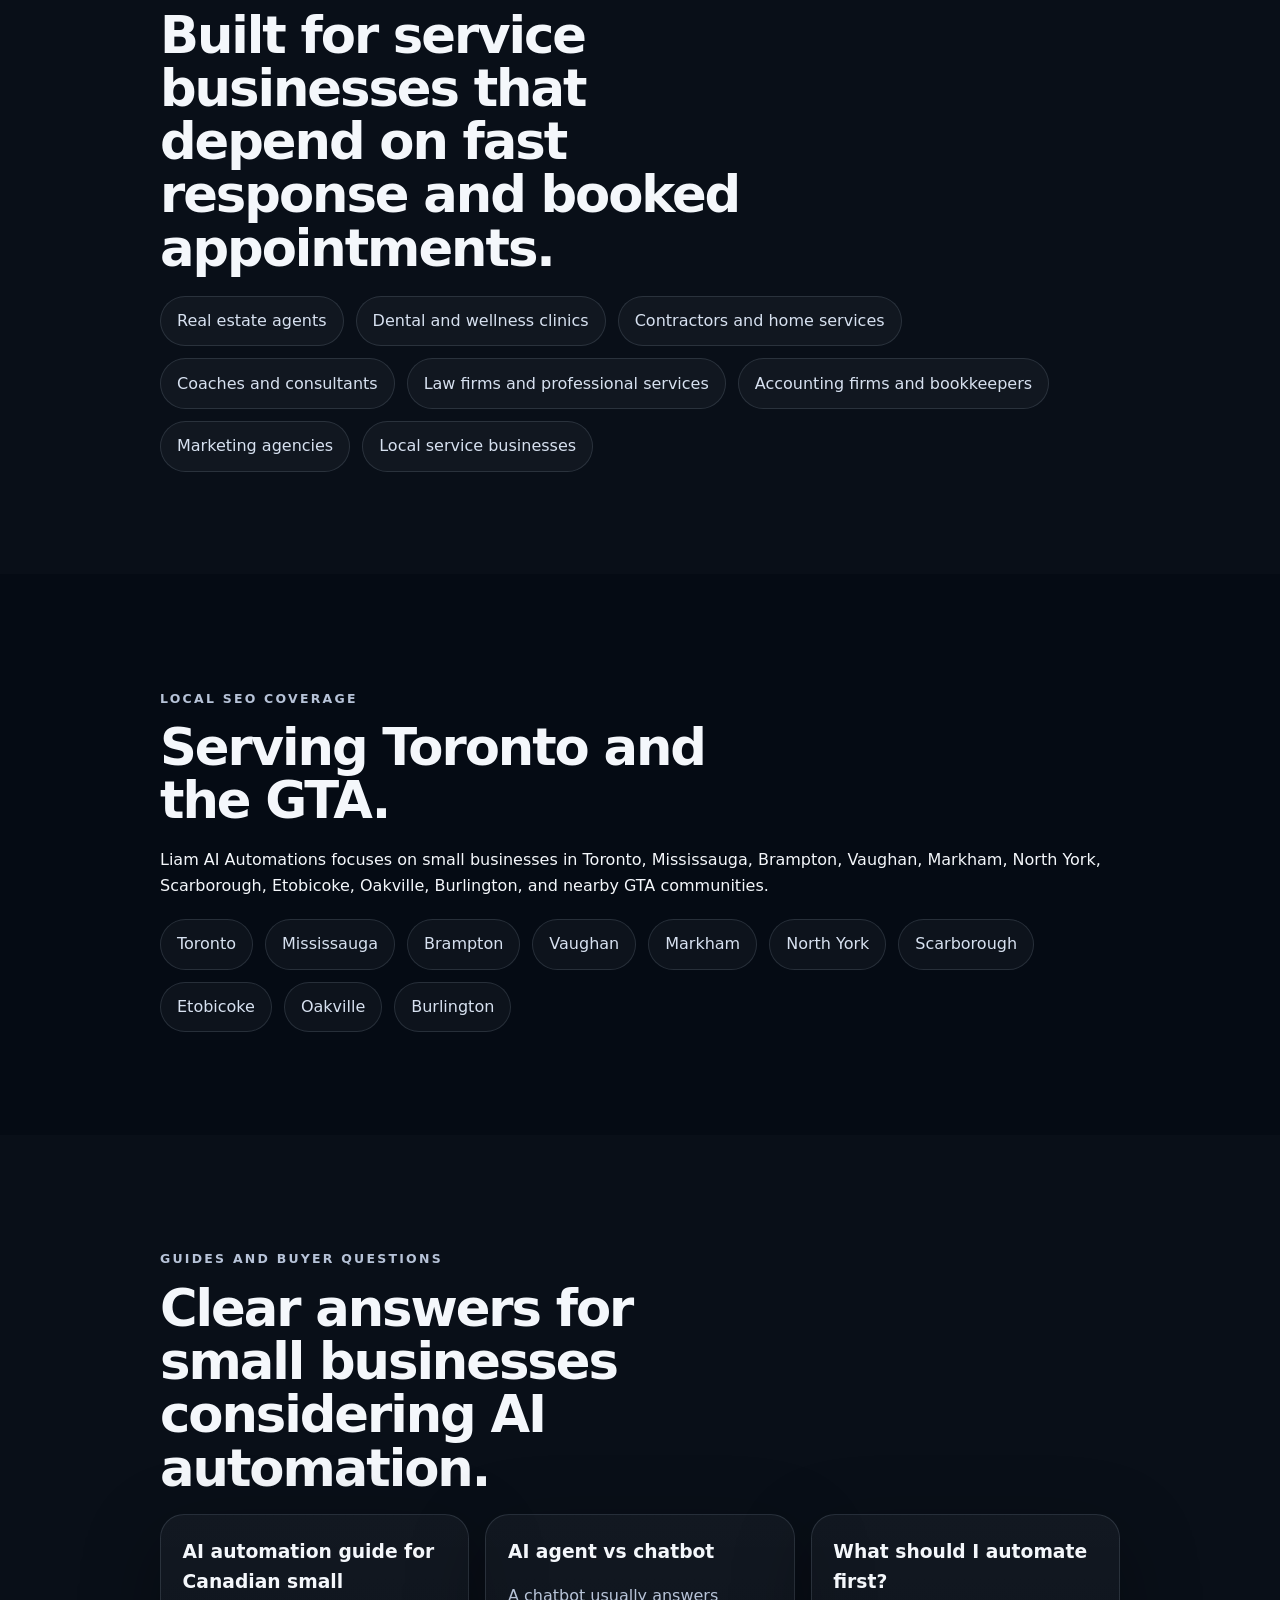
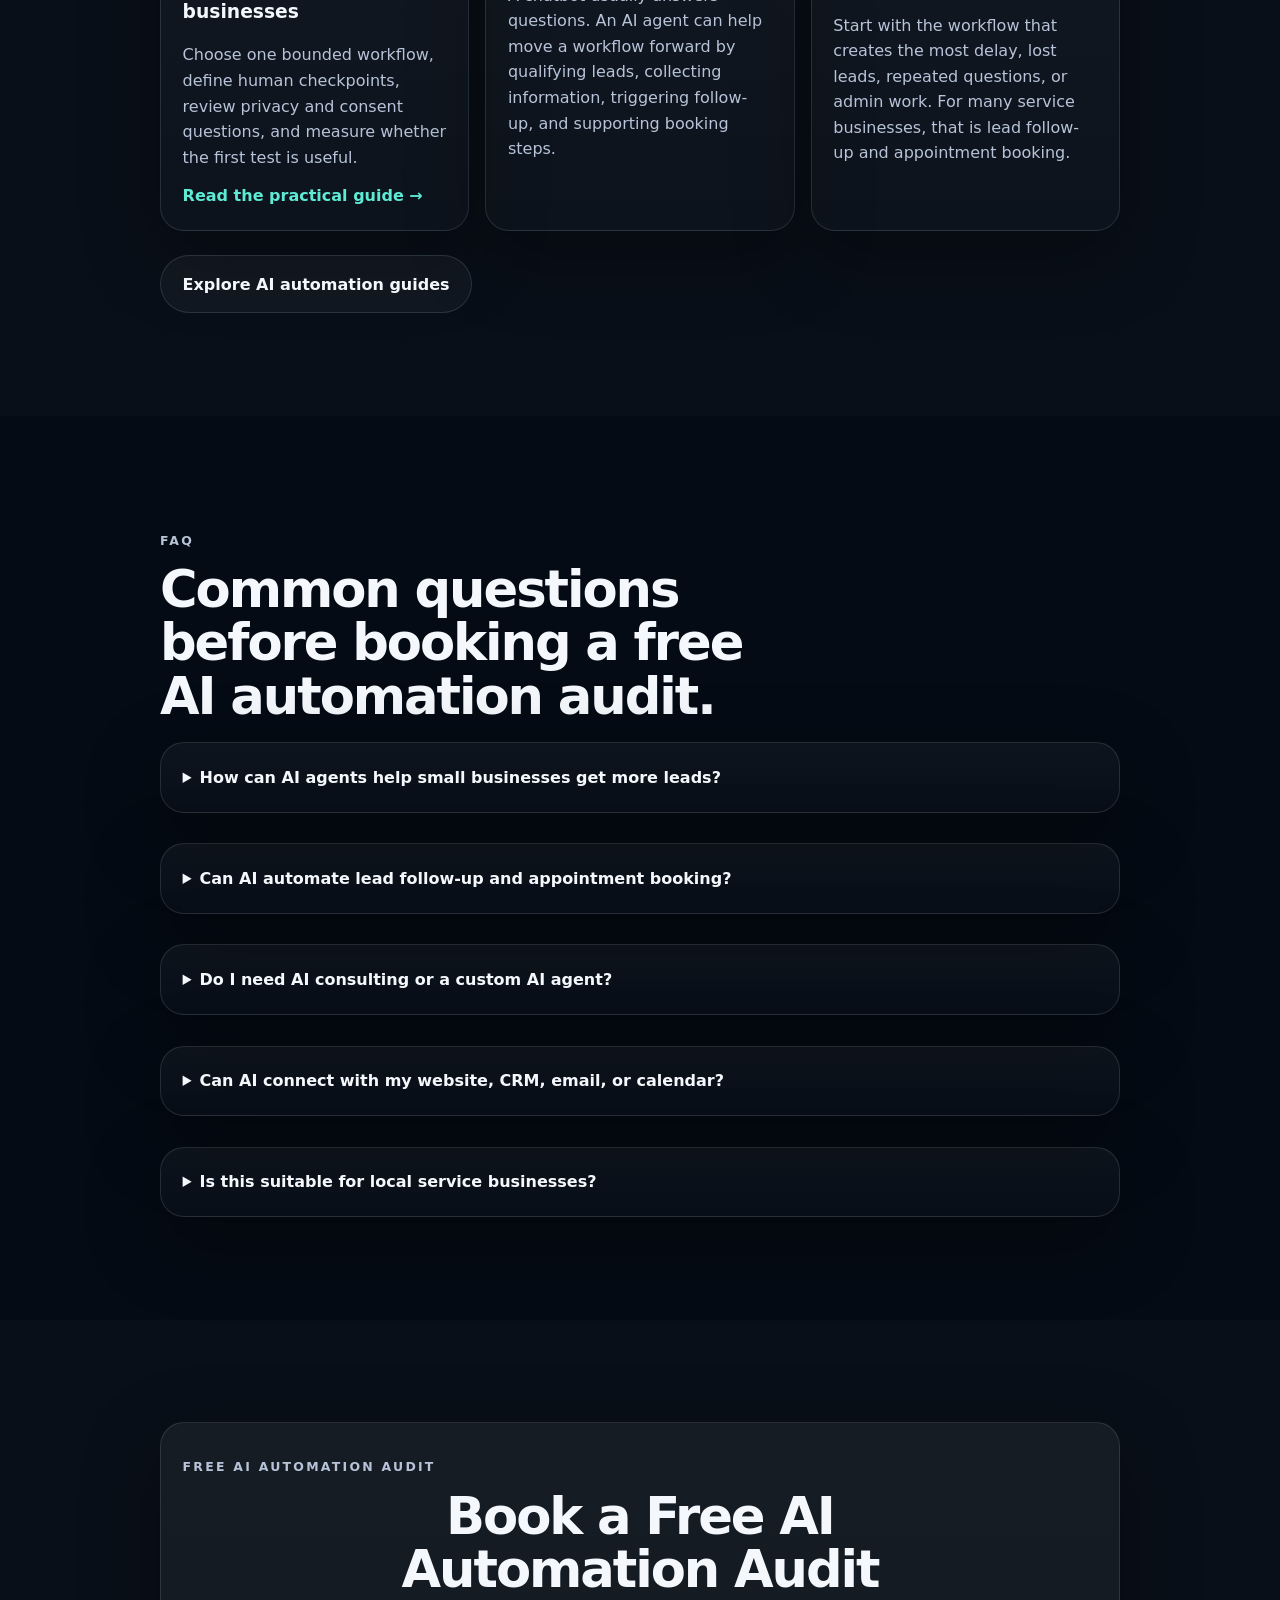
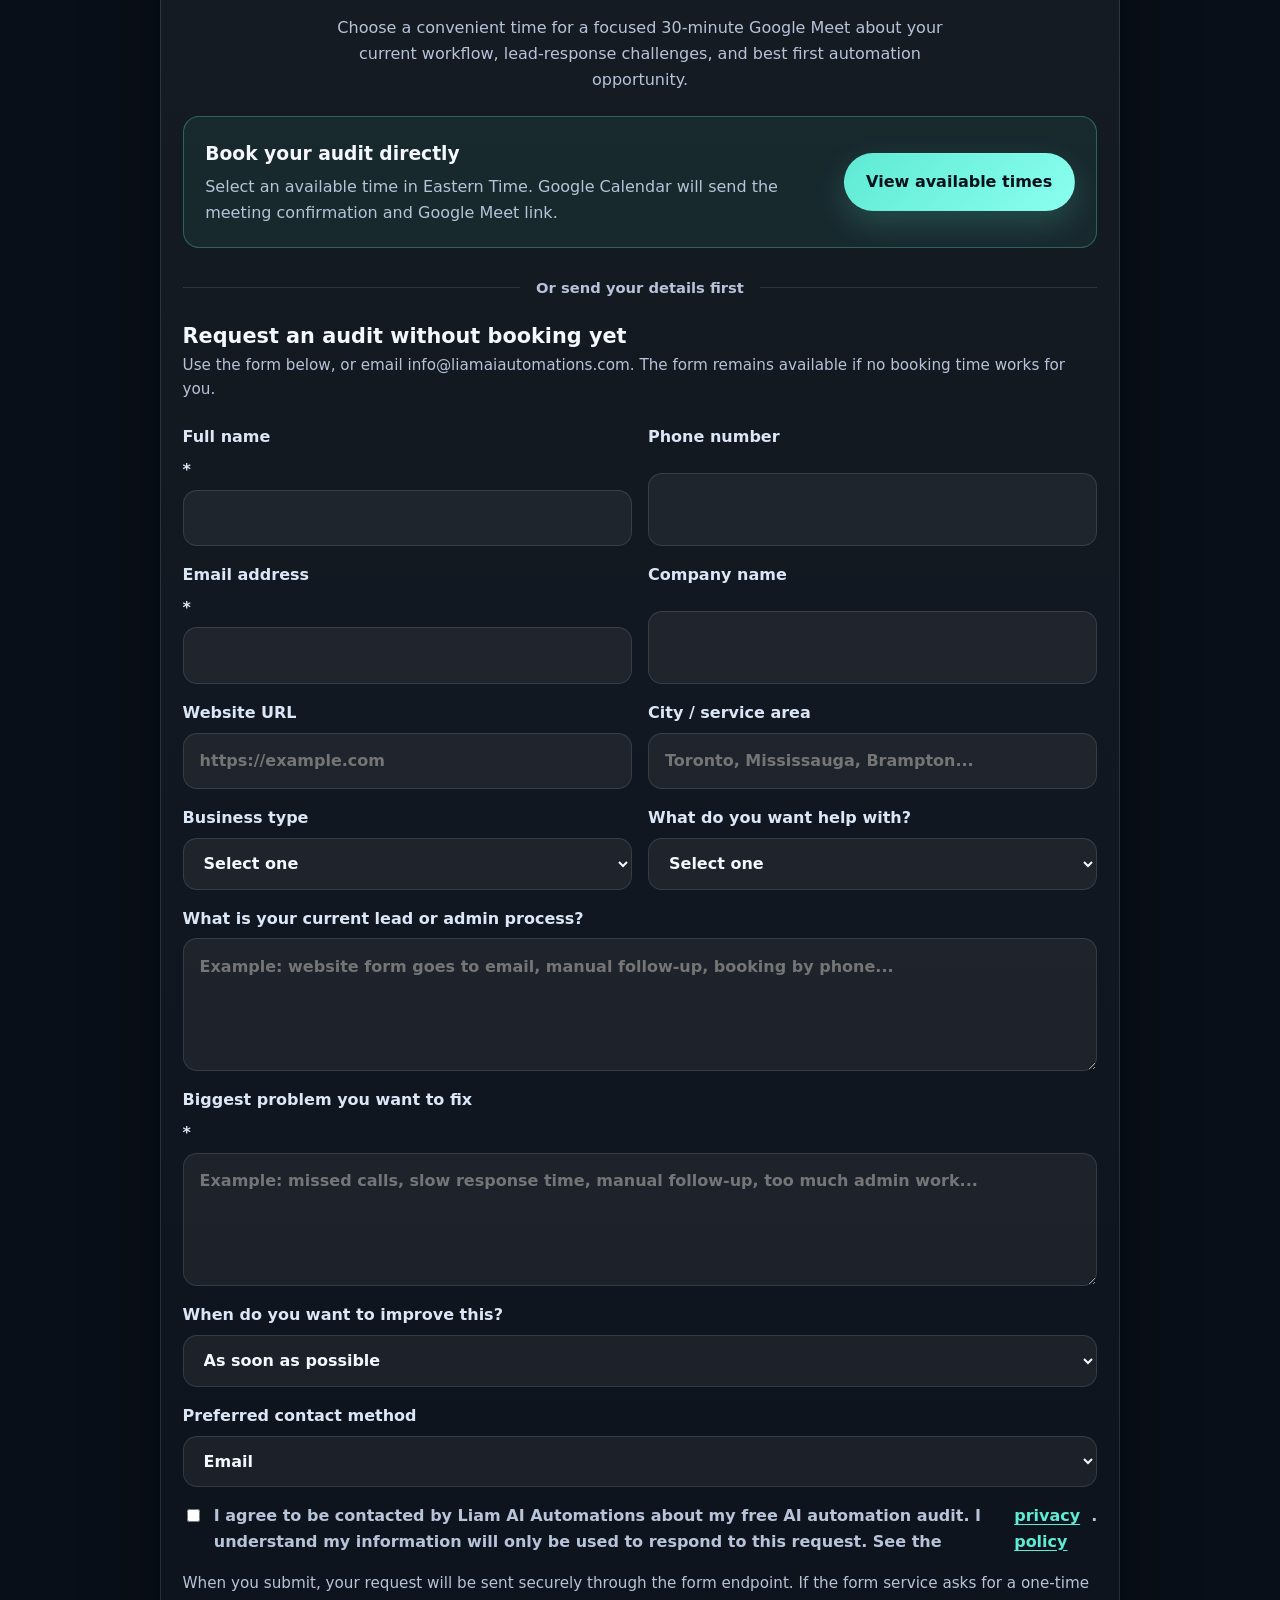
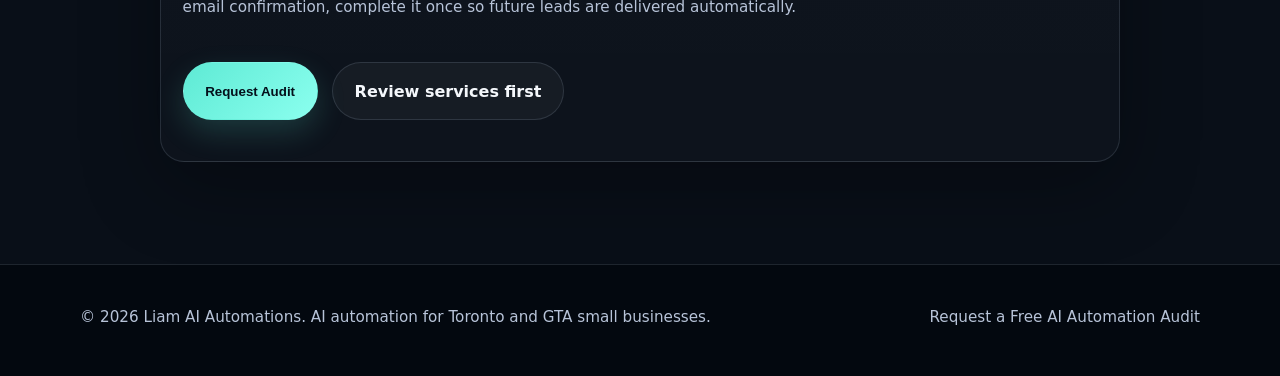
==== commit 261d1e66: "Add first AI automation resource guide" ====
--- a/index.html
+++ b/index.html
@@ -146,6 +146,7 @@
       <a href="index.html#services">Services</a>
       <a href="index.html#industries">Industries</a>
       <a href="index.html#locations">Locations</a>
+      <a href="resources/">Guides</a>
       <a href="index.html#faq">FAQ</a>
       <a class="button button-small" href="https://calendar.app.google/T8dLAX4tXNGvEw3T6">Request free audit</a>
     </nav>
@@ -186,7 +187,7 @@
 
   <section class="section" id="locations"><div class="container narrow"><p class="section-kicker">Local SEO coverage</p><h2>Serving Toronto and the GTA.</h2><p>Liam AI Automations focuses on small businesses in Toronto, Mississauga, Brampton, Vaughan, Markham, North York, Scarborough, Etobicoke, Oakville, Burlington, and nearby GTA communities.</p><div class="tag-grid"><span>Toronto</span><span>Mississauga</span><span>Brampton</span><span>Vaughan</span><span>Markham</span><span>North York</span><span>Scarborough</span><span>Etobicoke</span><span>Oakville</span><span>Burlington</span></div></div></section>
 
-  <section class="section section-alt" id="resources"><div class="container narrow"><p class="section-kicker">Buyer questions</p><h2>Clear answers for small businesses considering AI automation.</h2><div class="card-grid three-up"><article class="info-card"><h3>What is an AI automation agency?</h3><p>An AI automation agency designs practical systems that use AI agents and workflows to reduce manual business tasks such as lead intake, follow-up, scheduling, and customer responses.</p></article><article class="info-card"><h3>AI agent vs chatbot</h3><p>A chatbot usually answers questions. An AI agent can help move a workflow forward by qualifying leads, collecting information, triggering follow-up, and supporting booking steps.</p></article><article class="info-card"><h3>What should I automate first?</h3><p>Start with the workflow that creates the most delay, lost leads, repeated questions, or admin work. For many service businesses, that is lead follow-up and appointment booking.</p></article></div></div></section>
+  <section class="section section-alt" id="resources"><div class="container narrow"><p class="section-kicker">Guides and buyer questions</p><h2>Clear answers for small businesses considering AI automation.</h2><div class="card-grid three-up"><article class="info-card"><h3><a href="resources/ai-automation-canadian-small-businesses.html">AI automation guide for Canadian small businesses</a></h3><p>Choose one bounded workflow, define human checkpoints, review privacy and consent questions, and measure whether the first test is useful.</p><a class="text-link" href="resources/ai-automation-canadian-small-businesses.html">Read the practical guide →</a></article><article class="info-card"><h3>AI agent vs chatbot</h3><p>A chatbot usually answers questions. An AI agent can help move a workflow forward by qualifying leads, collecting information, triggering follow-up, and supporting booking steps.</p></article><article class="info-card"><h3>What should I automate first?</h3><p>Start with the workflow that creates the most delay, lost leads, repeated questions, or admin work. For many service businesses, that is lead follow-up and appointment booking.</p></article></div><p class="resources-more"><a class="button button-secondary" href="resources/">Explore AI automation guides</a></p></div></section>
 
   <section class="section" id="faq"><div class="container narrow"><p class="section-kicker">FAQ</p><h2>Common questions before booking a free AI automation audit.</h2><div class="faq-list">
     <details><summary>How can AI agents help small businesses get more leads?</summary><p>AI agents can capture inquiries, answer common questions, qualify prospects, trigger follow-up, and help move interested people toward a booked appointment.</p></details>
--- a/styles.css
+++ b/styles.css
@@ -44,3 +44,9 @@
 .fallback-divider::before, .fallback-divider::after { content: ""; height: 1px; flex: 1; background: var(--line); }
 .form-heading { font-size: 1.3rem; }
 @media(max-width:720px){ .booking-primary { align-items: stretch; flex-direction: column; } .booking-primary .button { width: 100%; text-align: center; } }
+
+/* Resources hub and long-form guide */
+.resources-more{margin:1.5rem 0 0}.resource-hero h1,.article-header h1{line-height:1.04;letter-spacing:-.04em;margin:.55rem 0 1rem;font-size:clamp(2.5rem,6vw,4.8rem);max-width:16ch}.resource-disclaimer,.editorial-note,.editorial-process,.corrections-line{color:var(--muted)}.resource-disclaimer,.editorial-note{border-left:3px solid var(--accent);padding:.75rem 1rem;background:rgba(94,234,212,.055);border-radius:0 12px 12px 0}.resource-card{overflow:hidden;border:1px solid var(--line);border-radius:var(--radius);background:var(--surface);box-shadow:var(--shadow)}.resource-card img{display:block;width:100%;height:auto;aspect-ratio:1200/630;object-fit:cover}.resource-card-body{padding:clamp(1.35rem,3vw,2.25rem)}.resource-card-body h2{max-width:23ch}.resource-meta,.article-date{color:var(--muted);font-size:.94rem}.guide-callout a:not(.text-link){color:var(--accent);text-decoration:underline;text-underline-offset:3px}.article-container{width:min(100% - 2rem,820px)}.article-header{padding-bottom:3rem}.article-byline{font-weight:800;color:#dfe9f7}.article-hero-image{display:block;width:100%;height:auto;margin:2rem 0;border:1px solid var(--line);border-radius:var(--radius);box-shadow:var(--shadow)}.article-content{padding-bottom:6rem}.article-content section{padding:1.2rem 0 2rem;border-bottom:1px solid var(--line)}.article-content h2{max-width:26ch;margin:0 0 1rem;font-size:clamp(1.8rem,4vw,2.7rem);line-height:1.12;letter-spacing:-.03em}.article-content h3{font-size:1.25rem}.article-content p,.article-content li{color:#d7e1f0}.article-content a{color:var(--accent);text-decoration:underline;text-underline-offset:3px}.article-content .button{text-decoration:none;color:#031018}.article-content .button-secondary{color:var(--text)}.article-content sup a{padding:.15rem}.table-wrap{overflow-x:auto;margin:1.25rem 0;border:1px solid var(--line);border-radius:var(--radius-sm);outline-offset:4px}.article-content table{width:100%;min-width:620px;border-collapse:collapse;background:rgba(255,255,255,.025)}.article-content caption{text-align:left;padding:1rem;font-weight:900;color:var(--text);background:rgba(94,234,212,.07)}.article-content th,.article-content td{padding:.85rem 1rem;text-align:left;vertical-align:top;border-top:1px solid var(--line)}.article-content th{color:var(--text);background:rgba(255,255,255,.035)}.opportunity-map{scroll-margin-top:100px}.inline-cta,.article-cta{padding:1.25rem!important;border:1px solid rgba(94,234,212,.28)!important;border-radius:var(--radius-sm);background:rgba(94,234,212,.06)}.inline-cta{display:flex;align-items:center;justify-content:space-between;gap:1rem}.inline-cta p{margin:0}.sources li{margin-bottom:.8rem}.sources a{overflow-wrap:anywhere}
+@media(max-width:720px){.resource-hero h1,.article-header h1{font-size:clamp(2.25rem,11vw,3.5rem)}.inline-cta{align-items:stretch;flex-direction:column}.inline-cta .button{text-align:center}.article-content table{min-width:560px}}
+
+a:focus-visible,button:focus-visible,input:focus-visible,select:focus-visible,textarea:focus-visible,summary:focus-visible,.table-wrap:focus-visible,.lead-form input:focus-visible,.lead-form select:focus-visible,.lead-form textarea:focus-visible{outline:3px solid #f8fafc;outline-offset:4px;box-shadow:0 0 0 6px rgba(94,234,212,.32);border-radius:8px}
